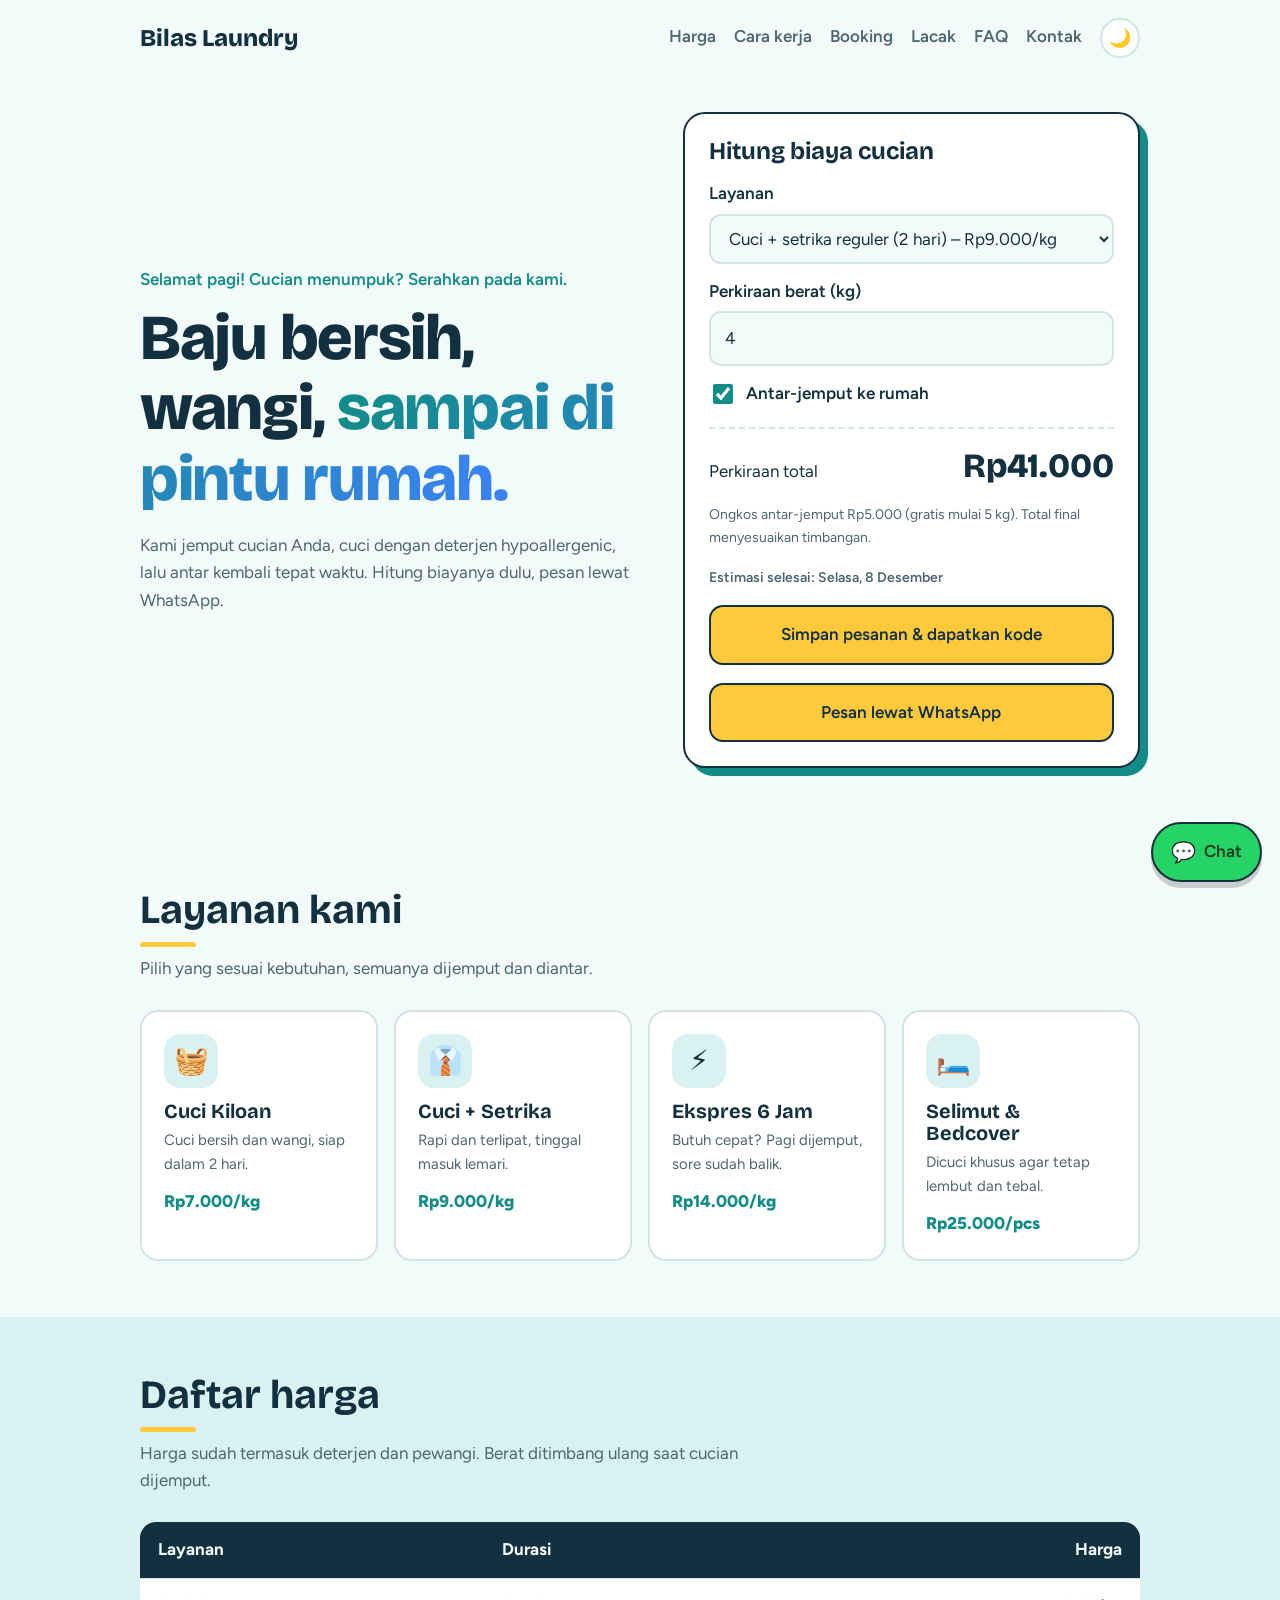
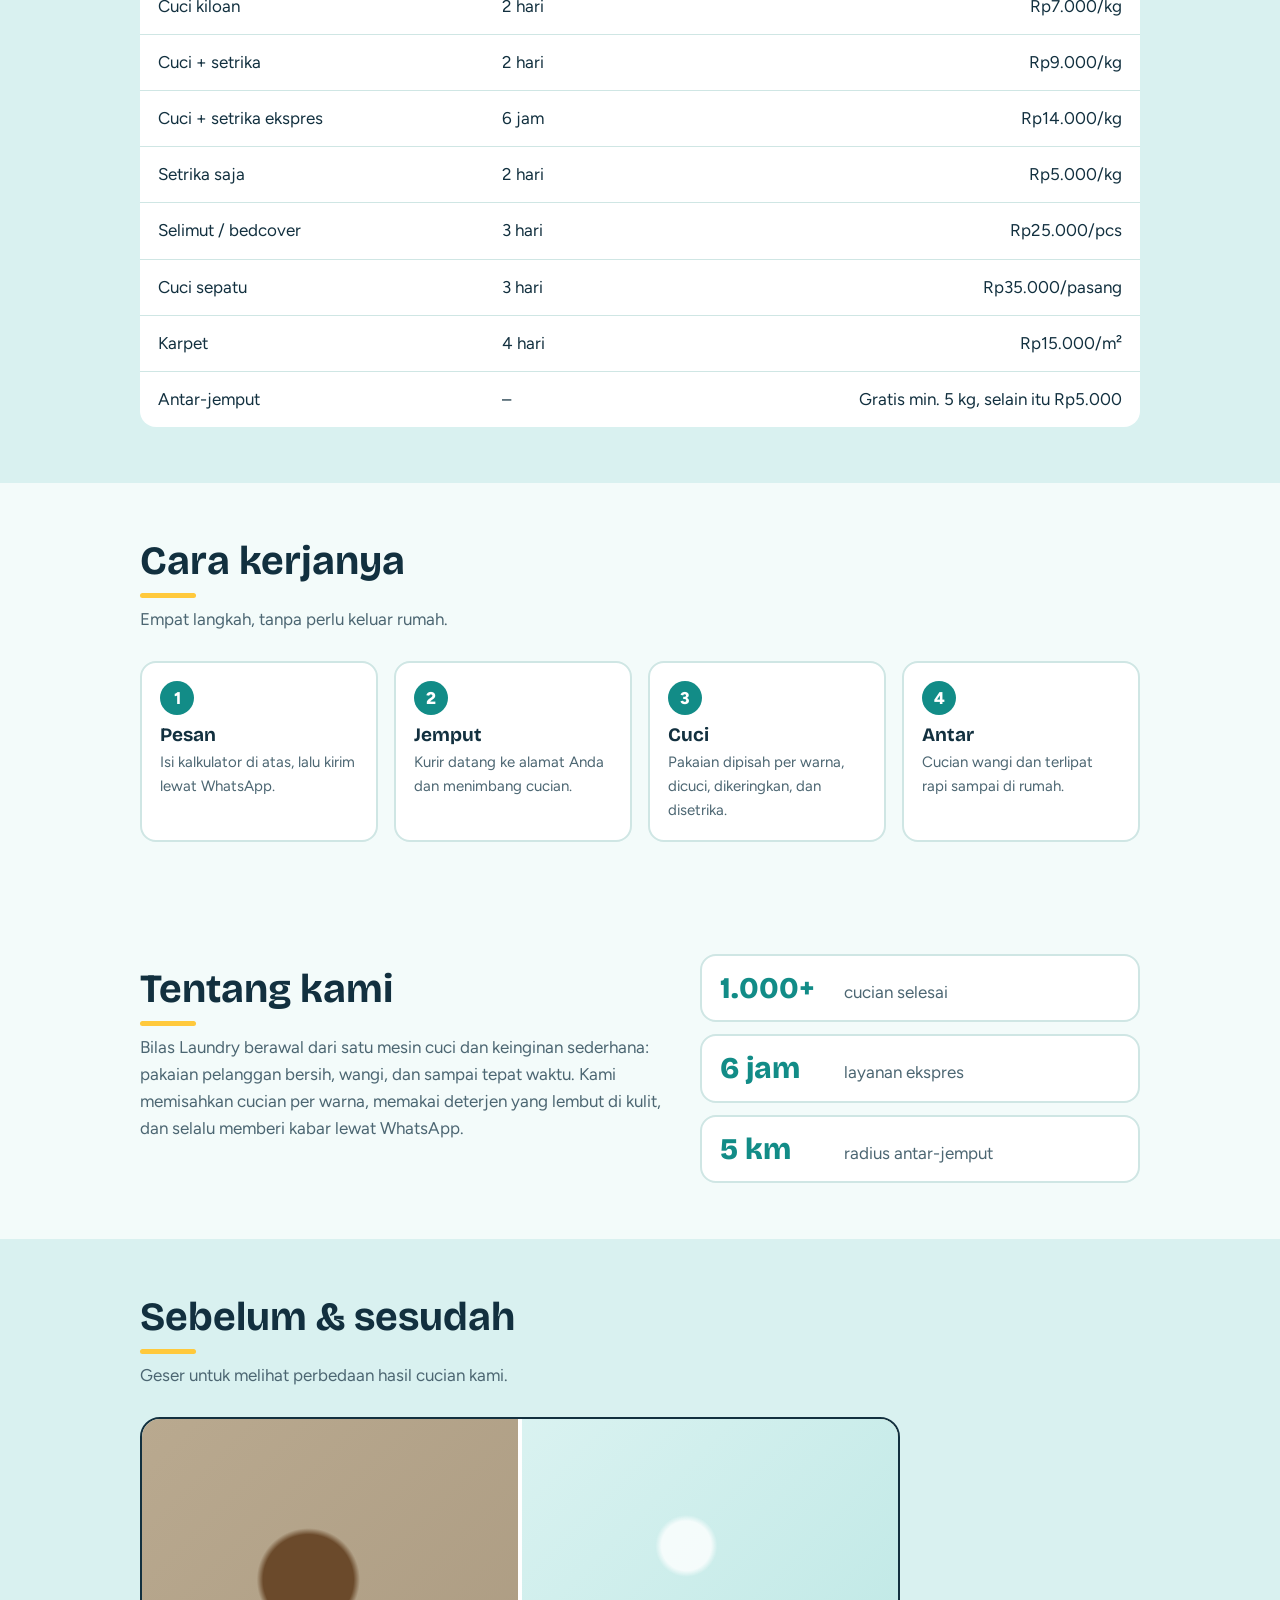
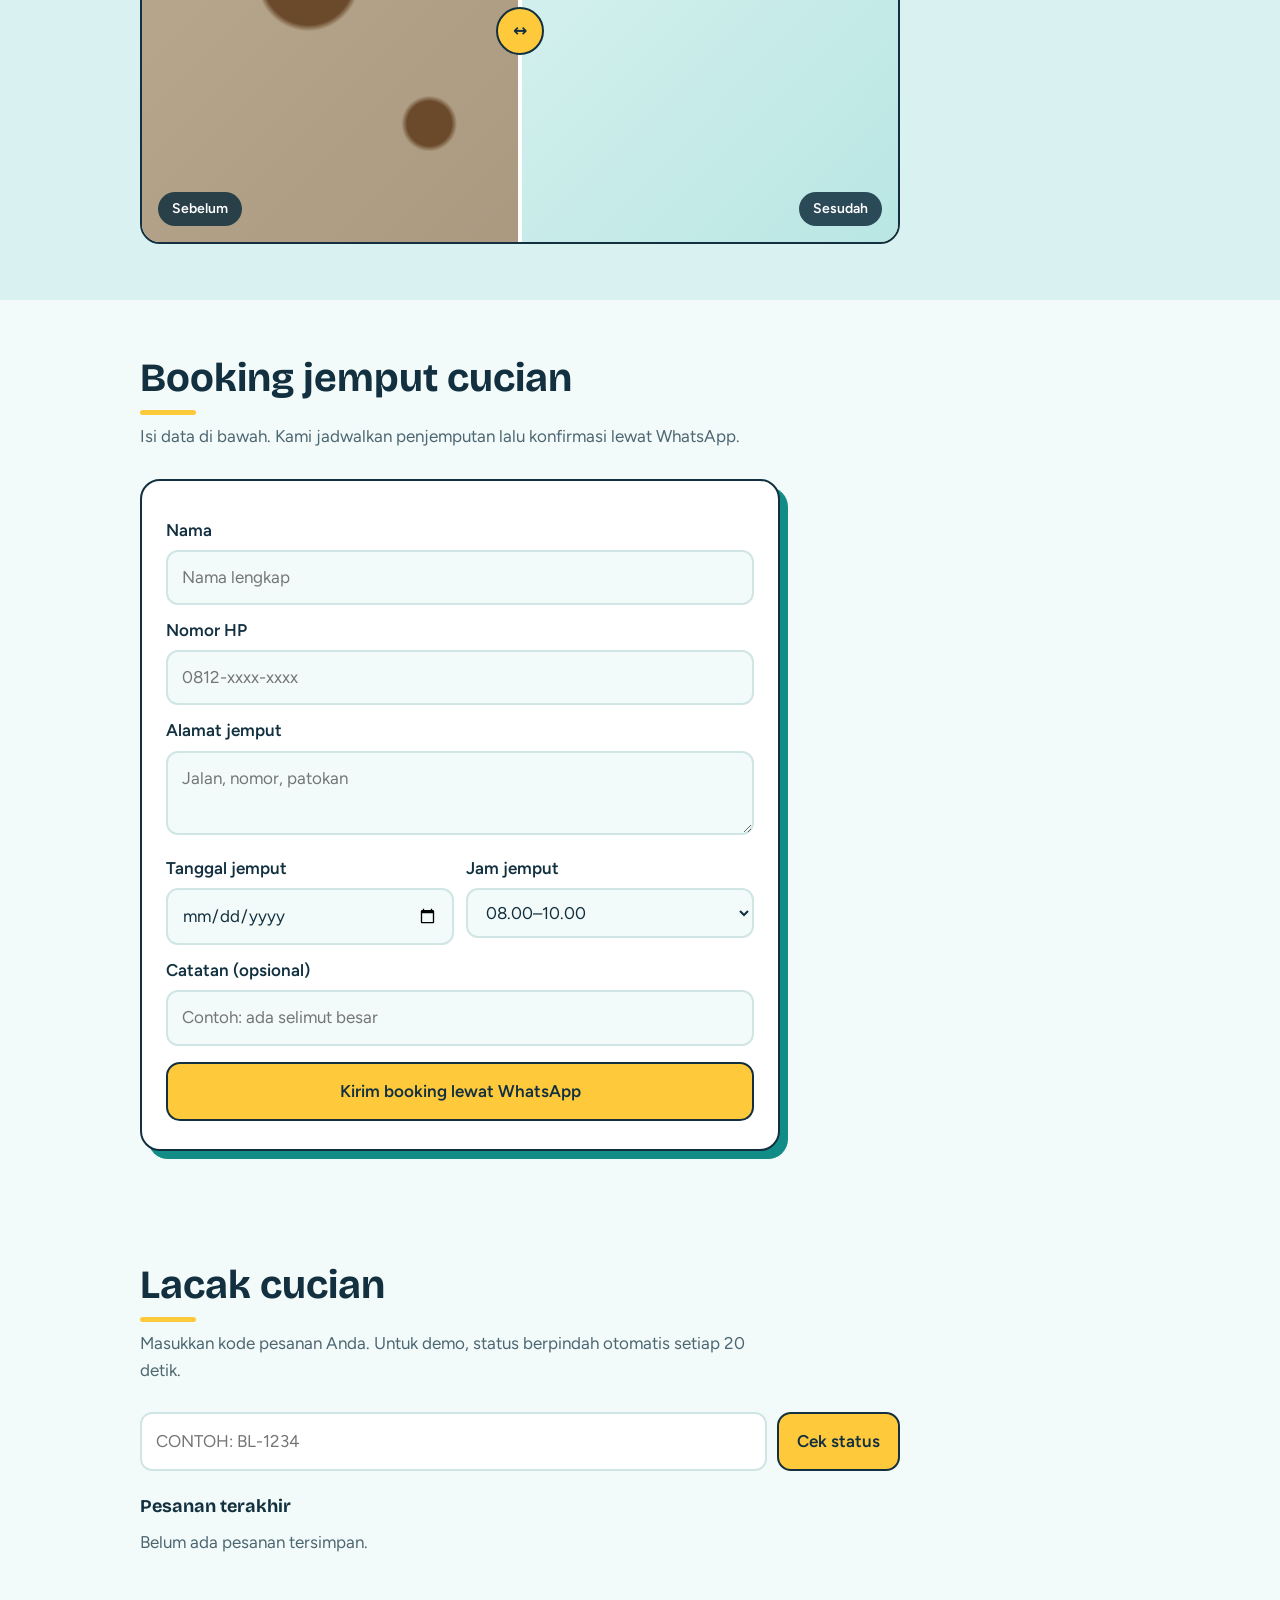
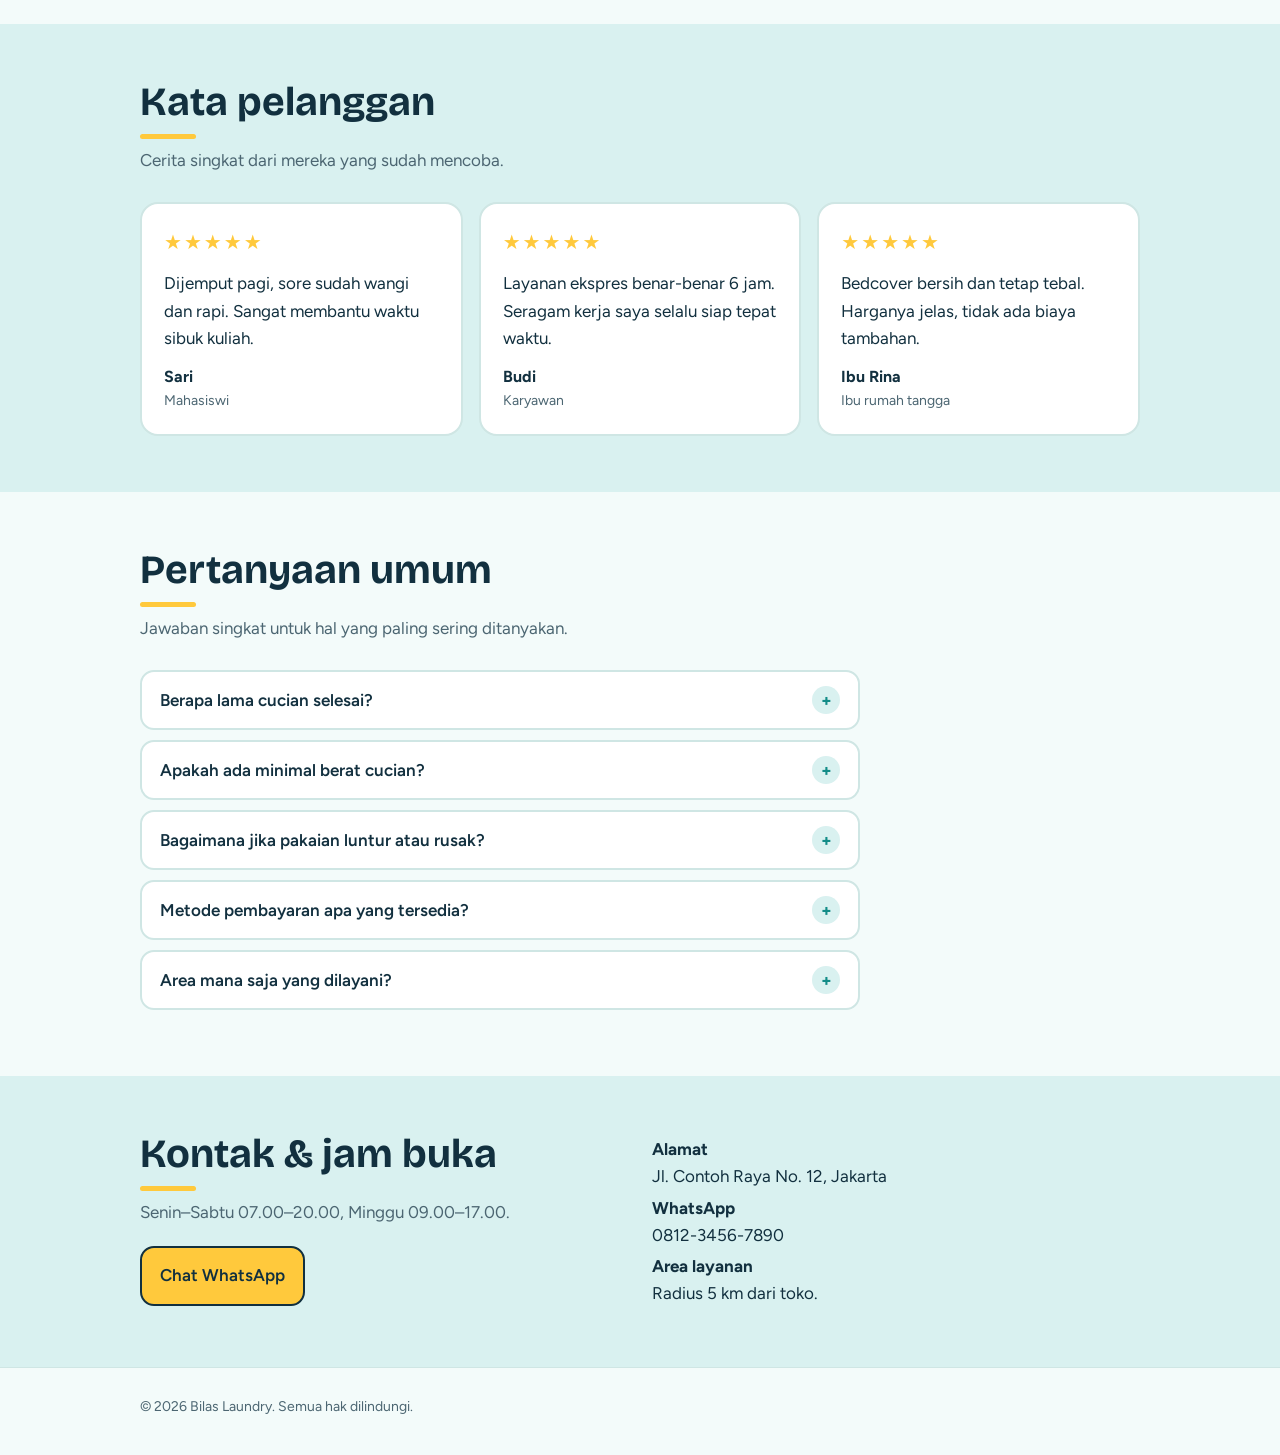
==== index.html @ c542b3e1 "Tambah pesan noscript" ====
<!DOCTYPE html>
<html lang="id">
<head>
<meta charset="utf-8">
<meta name="viewport" content="width=device-width, initial-scale=1, viewport-fit=cover">
<title>Bilas Laundry – Cuci, Setrika, Antar</title>
<meta name="description" content="Bilas Laundry: cuci kiloan, setrika, dan antar-jemput. Hitung biaya dan pesan lewat WhatsApp.">
<meta name="author" content="MariaPeronika12">
<link rel="icon" href="data:image/svg+xml,<svg xmlns=%22http://www.w3.org/2000/svg%22 viewBox=%220 0 100 100%22><text y=%22.9em%22 font-size=%2290%22>🧺</text></svg>">
<meta name="theme-color" content="#128C87">
<meta property="og:title" content="Bilas Laundry">
<meta property="og:description" content="Cuci, setrika, antar-jemput. Hitung biaya dan pesan lewat WhatsApp.">
<meta property="og:type" content="website">
<link href="https://fonts.googleapis.com/css2?family=Bricolage+Grotesque:wght@600;800&family=Figtree:wght@400;600&display=swap" rel="stylesheet">
<link rel="stylesheet" href="style.css">
</head>
<body>
<noscript>
  <p style="margin:0;padding:12px 16px;background:#FFC93C;color:#12303F;text-align:center;font-weight:600">
    Aktifkan JavaScript agar kalkulator, booking, dan pelacakan cucian berfungsi.
  </p>
</noscript>
<div class="wrap">
  <header>
    <a class="logo" href="#">Bilas Laundry</a>
    <nav><a href="#harga">Harga</a><a href="#cara">Cara kerja</a><a href="#booking">Booking</a><a href="#lacak">Lacak</a><a href="#faq">FAQ</a><a href="#kontak">Kontak</a><button id="tema" class="tema" type="button" aria-label="Ganti tema terang atau gelap" aria-pressed="false">🌙</button></nav>
  </header>

  <div class="hero">
    <div class="bubbles" aria-hidden="true"><i></i><i></i><i></i><i></i><i></i></div>
    <div>
      <h1>Baju bersih, wangi, <span>sampai di pintu rumah.</span></h1>
      <p>Kami jemput cucian Anda, cuci dengan deterjen hypoallergenic, lalu antar kembali tepat waktu. Hitung biayanya dulu, pesan lewat WhatsApp.</p>
    </div>
    <div class="calc" id="hitung">
      <h2>Hitung biaya cucian</h2>
      <label for="layanan">Layanan</label>
      <select id="layanan">
        <option value="7000" data-jam="48">Cuci kiloan reguler (2 hari) – Rp7.000/kg</option>
        <option value="9000" data-jam="48" selected>Cuci + setrika reguler (2 hari) – Rp9.000/kg</option>
        <option value="14000" data-jam="6">Cuci + setrika ekspres (6 jam) – Rp14.000/kg</option>
        <option value="5000" data-jam="48">Setrika saja (2 hari) – Rp5.000/kg</option>
        <option value="35000" data-jam="72" data-unit="pasang">Cuci sepatu (3 hari) – Rp35.000/pasang</option>
        <option value="15000" data-jam="96" data-unit="m²">Karpet (4 hari) – Rp15.000/m²</option>
      </select>
      <label for="berat" id="lblberat">Perkiraan berat (kg)</label>
      <input id="berat" type="number" min="1" max="50" step="0.5" value="4" inputmode="decimal">
      <label class="check"><input id="antar" type="checkbox" checked> Antar-jemput ke rumah</label>
      <div class="total"><span>Perkiraan total</span><strong id="total">Rp0</strong></div>
      <p class="note" id="ongkir"></p>
      <p class="note estimasi" id="estimasi"></p>
      <button class="btn" id="simpan" type="button">Simpan pesanan &amp; dapatkan kode</button>
      <p class="note" id="kode" role="status"></p>
      <a class="btn" id="wa" href="#" target="_blank" rel="noopener">Pesan lewat WhatsApp</a>
    </div>
  </div>
</div>

<section id="layanan"><div class="wrap">
  <h2>Layanan kami</h2>
  <p class="sub">Pilih yang sesuai kebutuhan, semuanya dijemput dan diantar.</p>
  <div class="cards">
    <article class="card"><b>🧺</b><h3>Cuci Kiloan</h3><p>Cuci bersih dan wangi, siap dalam 2 hari.</p><span>Rp7.000/kg</span></article>
    <article class="card"><b>👔</b><h3>Cuci + Setrika</h3><p>Rapi dan terlipat, tinggal masuk lemari.</p><span>Rp9.000/kg</span></article>
    <article class="card"><b>⚡</b><h3>Ekspres 6 Jam</h3><p>Butuh cepat? Pagi dijemput, sore sudah balik.</p><span>Rp14.000/kg</span></article>
    <article class="card"><b>🛏️</b><h3>Selimut &amp; Bedcover</h3><p>Dicuci khusus agar tetap lembut dan tebal.</p><span>Rp25.000/pcs</span></article>
  </div>
</div></section>

<section id="harga" class="alt"><div class="wrap">
  <h2>Daftar harga</h2>
  <p class="sub">Harga sudah termasuk deterjen dan pewangi. Berat ditimbang ulang saat cucian dijemput.</p>
  <div class="scroll"><table>
    <tr><th>Layanan</th><th>Durasi</th><th>Harga</th></tr>
    <tr><td>Cuci kiloan</td><td>2 hari</td><td>Rp7.000/kg</td></tr>
    <tr><td>Cuci + setrika</td><td>2 hari</td><td>Rp9.000/kg</td></tr>
    <tr><td>Cuci + setrika ekspres</td><td>6 jam</td><td>Rp14.000/kg</td></tr>
    <tr><td>Setrika saja</td><td>2 hari</td><td>Rp5.000/kg</td></tr>
    <tr><td>Selimut / bedcover</td><td>3 hari</td><td>Rp25.000/pcs</td></tr>
    <tr><td>Cuci sepatu</td><td>3 hari</td><td>Rp35.000/pasang</td></tr>
    <tr><td>Karpet</td><td>4 hari</td><td>Rp15.000/m²</td></tr>
    <tr><td>Antar-jemput</td><td>–</td><td>Gratis min. 5 kg, selain itu Rp5.000</td></tr>
  </table></div>
</div></section>

<section id="cara"><div class="wrap">
  <h2>Cara kerjanya</h2>
  <p class="sub">Empat langkah, tanpa perlu keluar rumah.</p>
  <ol>
    <li><h3>Pesan</h3><p>Isi kalkulator di atas, lalu kirim lewat WhatsApp.</p></li>
    <li><h3>Jemput</h3><p>Kurir datang ke alamat Anda dan menimbang cucian.</p></li>
    <li><h3>Cuci</h3><p>Pakaian dipisah per warna, dicuci, dikeringkan, dan disetrika.</p></li>
    <li><h3>Antar</h3><p>Cucian wangi dan terlipat rapi sampai di rumah.</p></li>
  </ol>
</div></section>

<section id="tentang"><div class="wrap tentang">
  <div>
    <h2>Tentang kami</h2>
    <p class="sub">Bilas Laundry berawal dari satu mesin cuci dan keinginan sederhana: pakaian pelanggan bersih, wangi, dan sampai tepat waktu. Kami memisahkan cucian per warna, memakai deterjen yang lembut di kulit, dan selalu memberi kabar lewat WhatsApp.</p>
  </div>
  <ul class="angka">
    <li><b>1.000+</b><span>cucian selesai</span></li>
    <li><b>6 jam</b><span>layanan ekspres</span></li>
    <li><b>5 km</b><span>radius antar-jemput</span></li>
  </ul>
</div></section>

<section id="galeri" class="alt"><div class="wrap">
  <h2>Sebelum &amp; sesudah</h2>
  <p class="sub">Geser untuk melihat perbedaan hasil cucian kami.</p>
  <div class="ba">
    <div class="ba-pane ba-sebelum"><span>Sebelum</span></div>
    <div class="ba-pane ba-sesudah" id="ba-sesudah"><span>Sesudah</span></div>
    <input type="range" min="0" max="100" value="50" id="ba-range" aria-label="Geser perbandingan sebelum dan sesudah">
    <div class="ba-garis" id="ba-garis"></div>
  </div>
</div></section>

<section id="booking"><div class="wrap">
  <h2>Booking jemput cucian</h2>
  <p class="sub">Isi data di bawah. Kami jadwalkan penjemputan lalu konfirmasi lewat WhatsApp.</p>
  <form class="booking" id="formbooking" novalidate>
    <label for="bk-nama">Nama</label>
    <input id="bk-nama" type="text" autocomplete="name" placeholder="Nama lengkap">
    <label for="bk-hp">Nomor HP</label>
    <input id="bk-hp" type="tel" autocomplete="tel" placeholder="0812-xxxx-xxxx">
    <label for="bk-alamat">Alamat jemput</label>
    <textarea id="bk-alamat" autocomplete="street-address" placeholder="Jalan, nomor, patokan"></textarea>
    <div class="dua">
      <div><label for="bk-tgl">Tanggal jemput</label><input id="bk-tgl" type="date"></div>
      <div><label for="bk-jam">Jam jemput</label>
        <select id="bk-jam">
          <option>08.00–10.00</option><option>10.00–12.00</option><option>13.00–15.00</option><option>15.00–17.00</option>
        </select></div>
    </div>
    <label for="bk-catatan">Catatan (opsional)</label>
    <input id="bk-catatan" type="text" placeholder="Contoh: ada selimut besar">
    <button class="btn" type="submit">Kirim booking lewat WhatsApp</button>
    <p class="note" id="bk-status" role="status"></p>
  </form>
</div></section>

<section id="lacak"><div class="wrap">
  <h2>Lacak cucian</h2>
  <p class="sub">Masukkan kode pesanan Anda. Untuk demo, status berpindah otomatis setiap 20 detik.</p>
  <div class="lacak">
    <div class="cari"><input id="kodeinput" placeholder="Contoh: BL-1234" aria-label="Kode pesanan" maxlength="8"><button class="btn" id="cari" type="button">Cek status</button></div>
    <div id="hasil" aria-live="polite"></div>
    <h3>Pesanan terakhir</h3>
    <div id="riwayat"></div>
  </div>
</div></section>

<section id="testimoni" class="alt"><div class="wrap">
  <h2>Kata pelanggan</h2>
  <p class="sub">Cerita singkat dari mereka yang sudah mencoba.</p>
  <div class="testi">
    <figure><div class="stars" aria-label="5 dari 5 bintang">★★★★★</div><blockquote>Dijemput pagi, sore sudah wangi dan rapi. Sangat membantu waktu sibuk kuliah.</blockquote><figcaption><b>Sari</b>Mahasiswi</figcaption></figure>
    <figure><div class="stars" aria-label="5 dari 5 bintang">★★★★★</div><blockquote>Layanan ekspres benar-benar 6 jam. Seragam kerja saya selalu siap tepat waktu.</blockquote><figcaption><b>Budi</b>Karyawan</figcaption></figure>
    <figure><div class="stars" aria-label="5 dari 5 bintang">★★★★★</div><blockquote>Bedcover bersih dan tetap tebal. Harganya jelas, tidak ada biaya tambahan.</blockquote><figcaption><b>Ibu Rina</b>Ibu rumah tangga</figcaption></figure>
  </div>
</div></section>

<section id="faq"><div class="wrap">
  <h2>Pertanyaan umum</h2>
  <p class="sub">Jawaban singkat untuk hal yang paling sering ditanyakan.</p>
  <div class="faq">
    <details>
      <summary>Berapa lama cucian selesai?</summary>
      <p>Layanan reguler selesai dalam 2 hari, ekspres dalam 6 jam, dan selimut atau bedcover dalam 3 hari.</p>
    </details>
    <details>
      <summary>Apakah ada minimal berat cucian?</summary>
      <p>Tidak ada minimal. Antar-jemput gratis mulai 5 kg, di bawah itu dikenakan Rp5.000.</p>
    </details>
    <details>
      <summary>Bagaimana jika pakaian luntur atau rusak?</summary>
      <p>Pakaian dipisah per warna sebelum dicuci. Jika ada kerusakan dari pihak kami, hubungi kami maksimal 1 hari setelah cucian diterima.</p>
    </details>
    <details>
      <summary>Metode pembayaran apa yang tersedia?</summary>
      <p>Tunai, transfer bank, dan dompet digital saat cucian diantar atau diambil.</p>
    </details>
    <details>
      <summary>Area mana saja yang dilayani?</summary>
      <p>Radius 5 km dari toko. Di luar itu, tanyakan lewat WhatsApp.</p>
    </details>
  </div>
</div></section>

<section id="kontak" class="alt"><div class="wrap contact">
  <div>
    <h2>Kontak &amp; jam buka</h2>
    <p class="sub">Senin–Sabtu 07.00–20.00, Minggu 09.00–17.00.</p>
    <a class="btn" href="https://wa.me/6281234567890" target="_blank" rel="noopener" style="display:inline-block">Chat WhatsApp</a>
  </div>
  <div>
    <p><strong>Alamat</strong><br>Jl. Contoh Raya No. 12, Jakarta</p>
    <p><strong>WhatsApp</strong><br>0812-3456-7890</p>
    <p><strong>Area layanan</strong><br>Radius 5 km dari toko.</p>
  </div>
</div></section>

<footer><div class="wrap">© 2026 Bilas Laundry. Semua hak dilindungi.</div></footer>

<button id="atas" class="atas" type="button" aria-label="Kembali ke atas" hidden>↑</button>

<a class="wa-float" href="https://wa.me/6281234567890" target="_blank" rel="noopener" aria-label="Chat WhatsApp"><span>💬</span> Chat</a>

<script src="script.js"></script>
</body>
</html>
---- style.css ----
:root{
  --bg:#F3FBFA;--surface:#FFFFFF;--ink:#12303F;--muted:#4C6672;--line:#CFE6E4;
  --teal:#128C87;--teal-ink:#FFFFFF;--sun:#FFC93C;--sun-ink:#12303F;--wash:#D9F1F0;
  box-sizing:border-box;padding-top:env(safe-area-inset-top,0px);padding-bottom:env(safe-area-inset-bottom,0px);
}
@media (prefers-color-scheme:dark){:root:not([data-theme="light"]){
  --bg:#0D1F28;--surface:#14303C;--ink:#E8F5F4;--muted:#9DBBC2;--line:#25465A;
  --teal:#3CC4BC;--teal-ink:#0D1F28;--wash:#173B47;}}
:root[data-theme="dark"]{
  --bg:#0D1F28;--surface:#14303C;--ink:#E8F5F4;--muted:#9DBBC2;--line:#25465A;
  --teal:#3CC4BC;--teal-ink:#0D1F28;--wash:#173B47;}
html{scroll-padding-top:env(safe-area-inset-top,0px);scroll-behavior:smooth}
*{box-sizing:border-box}
body{margin:0;background:var(--bg);color:var(--ink);font:400 17px/1.6 Figtree,system-ui,sans-serif}
h1,h2,h3{font-family:"Bricolage Grotesque",Figtree,system-ui,sans-serif;line-height:1.1;margin:0}
a{color:inherit}
:focus-visible{outline:3px solid var(--sun);outline-offset:2px}
.wrap{max-width:1040px;margin:0 auto;padding:0 20px}
header{display:flex;justify-content:space-between;align-items:center;padding:18px 0}
.logo{font:800 24px "Bricolage Grotesque",sans-serif;text-decoration:none}
nav a{margin-left:18px;text-decoration:none;color:var(--muted);font-weight:600}
nav a:hover{color:var(--ink)}
.hero{display:grid;grid-template-columns:1.1fr 1fr;gap:40px;align-items:center;padding:36px 0 64px}
.hero h1{font-size:clamp(38px,6vw,64px);font-weight:800;letter-spacing:-.02em}
.hero p{color:var(--muted);max-width:46ch;margin:18px 0 0}
.calc{background:var(--surface);border:2px solid var(--ink);border-radius:22px;padding:24px;box-shadow:8px 8px 0 var(--teal)}
.calc h2{font-size:24px;margin-bottom:16px}
label{display:block;font-weight:600;margin:14px 0 6px}
select,input[type=number]{width:100%;font:inherit;padding:12px 14px;border-radius:12px;border:2px solid var(--line);background:var(--bg);color:var(--ink)}
.check{display:flex;gap:10px;align-items:center;margin-top:14px;font-weight:600}
.check input{width:20px;height:20px;accent-color:var(--teal)}
.total{display:flex;justify-content:space-between;align-items:baseline;margin-top:20px;padding-top:16px;border-top:2px dashed var(--line)}
.total strong{font:800 34px "Bricolage Grotesque",sans-serif}
.note{font-size:14px;color:var(--muted);margin:4px 0 0}
.btn{display:block;text-align:center;margin-top:16px;padding:14px 18px;border-radius:14px;background:var(--sun);color:var(--sun-ink);font-weight:600;text-decoration:none;border:2px solid var(--ink)}
.btn:hover{background:var(--teal);color:var(--teal-ink)}
section{padding:56px 0}
section.alt{background:var(--wash)}
section h2{font-size:clamp(28px,4vw,40px);margin-bottom:8px}
.sub{color:var(--muted);margin:0 0 28px;max-width:56ch}
table{width:100%;border-collapse:collapse;background:var(--surface);border-radius:16px;overflow:hidden}
th,td{text-align:left;padding:14px 18px;border-bottom:1px solid var(--line)}
th{background:var(--ink);color:var(--bg)}
td:last-child,th:last-child{text-align:right;white-space:nowrap}
tr:last-child td{border-bottom:0}
.scroll{overflow-x:auto}
ol{list-style:none;padding:0;margin:0;display:grid;grid-template-columns:repeat(4,1fr);gap:16px;counter-reset:s}
ol li{counter-increment:s;background:var(--surface);border:2px solid var(--line);border-radius:16px;padding:18px}
ol li::before{content:counter(s);display:grid;place-items:center;width:34px;height:34px;border-radius:50%;background:var(--teal);color:var(--teal-ink);font-weight:800;margin-bottom:10px}
ol h3{font-size:19px;margin-bottom:4px}
ol p{margin:0;color:var(--muted);font-size:15px}
.contact{display:grid;grid-template-columns:1fr 1fr;gap:24px}
.contact p{margin:4px 0}
footer{padding:28px 0 36px;color:var(--muted);font-size:14px;border-top:1px solid var(--line)}
.faq{max-width:720px}
.faq details{background:var(--surface);border:2px solid var(--line);border-radius:14px;padding:14px 18px;margin-bottom:10px}
.faq summary{cursor:pointer;font-weight:600}
.faq details p{margin:10px 0 0;color:var(--muted)}
@media (max-width:820px){
  .hero,.contact{grid-template-columns:1fr}
  ol{grid-template-columns:1fr 1fr}
  nav a:not(:last-child){display:none}
}
@media (max-width:480px){ol{grid-template-columns:1fr}}

/* Hari 6: tampilan lebih menarik */
body{background:radial-gradient(1100px 480px at 90% -10%,var(--wash),transparent 60%),var(--bg)}
.hero{position:relative}
.hero h1 span{background:linear-gradient(90deg,var(--teal),#3B82F6);-webkit-background-clip:text;background-clip:text;color:transparent}
.bubbles{position:absolute;inset:0;overflow:hidden;pointer-events:none;z-index:-1}
.bubbles i{position:absolute;bottom:-60px;border-radius:50%;border:2px solid var(--teal);opacity:.35;animation:naik 12s linear infinite}
.bubbles i:nth-child(1){left:5%;width:26px;height:26px}
.bubbles i:nth-child(2){left:30%;width:44px;height:44px;animation-delay:3s;animation-duration:15s}
.bubbles i:nth-child(3){left:52%;width:18px;height:18px;animation-delay:6s}
.bubbles i:nth-child(4){left:74%;width:34px;height:34px;animation-delay:2s;animation-duration:14s}
.bubbles i:nth-child(5){left:92%;width:22px;height:22px;animation-delay:8s}
@keyframes naik{to{transform:translateY(-560px);opacity:0}}
section h2::after{content:"";display:block;width:56px;height:5px;border-radius:3px;background:var(--sun);margin-top:10px}
.cards{display:grid;grid-template-columns:repeat(4,1fr);gap:16px}
.card{background:var(--surface);border:2px solid var(--line);border-radius:18px;padding:22px;transition:transform .2s,border-color .2s,box-shadow .2s}
.card:hover{transform:translateY(-6px);border-color:var(--teal);box-shadow:0 10px 0 var(--wash)}
.card b{display:grid;place-items:center;width:54px;height:54px;border-radius:16px;background:var(--wash);font-size:28px;margin-bottom:12px}
.card h3{font-size:20px}
.card p{color:var(--muted);font-size:15px;margin:6px 0 12px}
.card span{font-weight:800;color:var(--teal)}
.btn{transition:transform .15s,background .15s}
.btn:hover{transform:translateY(-2px)}
.faq summary{list-style:none;display:flex;justify-content:space-between;align-items:center;gap:12px}
.faq summary::-webkit-details-marker{display:none}
.faq summary::after{content:"+";display:grid;place-items:center;flex:none;width:28px;height:28px;border-radius:50%;background:var(--wash);color:var(--teal);font-weight:800;transition:transform .2s}
.faq details[open]{border-color:var(--teal)}
.faq details[open] summary::after{content:"\2212";transform:rotate(180deg)}
@media (max-width:820px){.cards{grid-template-columns:1fr 1fr}}
@media (max-width:480px){.cards{grid-template-columns:1fr}}
@media (prefers-reduced-motion:reduce){.bubbles i{animation:none}.card,.btn{transition:none}}

/* Hari 7: testimoni */
.testi{display:grid;grid-template-columns:repeat(3,1fr);gap:16px}
.testi figure{margin:0;background:var(--surface);border:2px solid var(--line);border-radius:18px;padding:22px;display:flex;flex-direction:column;gap:12px}
.stars{color:var(--sun);font-size:20px;letter-spacing:2px}
.testi blockquote{margin:0;flex:1}
.testi figcaption{color:var(--muted);font-size:14px}
.testi figcaption b{display:block;color:var(--ink);font-size:16px}
@media (max-width:820px){.testi{grid-template-columns:1fr}}

/* Hari 8: tombol WhatsApp melayang */
.wa-float{position:fixed;right:18px;bottom:calc(18px + env(safe-area-inset-bottom,0px));z-index:50;display:flex;align-items:center;gap:8px;padding:12px 18px;border-radius:999px;background:#25D366;color:#073B1A;font-weight:600;text-decoration:none;border:2px solid var(--ink);box-shadow:0 6px 0 rgba(0,0,0,.18);animation:denyut 2.4s ease-in-out infinite}
.wa-float span{font-size:20px}
.wa-float:hover{transform:translateY(-3px)}
@keyframes denyut{50%{box-shadow:0 6px 0 rgba(0,0,0,.18),0 0 0 10px rgba(37,211,102,.25)}}
@media (prefers-reduced-motion:reduce){.wa-float{animation:none}}

/* Hari 9: lacak cucian */
button.btn{font:inherit;font-weight:600;cursor:pointer;width:100%}
.lacak{max-width:760px}
.cari{display:flex;gap:10px}
.cari input{flex:1;font:inherit;padding:12px 14px;border-radius:12px;border:2px solid var(--line);background:var(--surface);color:var(--ink);text-transform:uppercase}
.cari .btn{width:auto;margin:0}
.detail{display:flex;justify-content:space-between;align-items:center;gap:12px;background:var(--surface);border:2px solid var(--ink);border-radius:16px;padding:16px 18px;margin-top:18px}
.detail b{display:block;font:800 22px "Bricolage Grotesque",sans-serif}
.detail span{color:var(--muted);font-size:14px}
.detail strong{font:800 22px "Bricolage Grotesque",sans-serif;color:var(--teal)}
.steps{list-style:none;display:grid;grid-template-columns:repeat(4,1fr);gap:8px;padding:0;margin:16px 0 8px}
.steps li{text-align:center;font-weight:600;font-size:14px;padding:12px 6px;border-radius:12px;background:var(--wash);color:var(--muted);border:2px solid transparent}
.steps li.done{background:var(--teal);color:var(--teal-ink)}
.steps li.now{border-color:var(--sun);background:var(--surface);color:var(--ink);animation:denyut 2s ease-in-out infinite}
.lacak h3{margin:26px 0 10px;font-size:18px}
.chip{font:inherit;font-weight:600;cursor:pointer;margin:0 8px 8px 0;padding:8px 14px;border-radius:999px;border:2px solid var(--line);background:var(--surface);color:var(--ink)}
.chip:hover{border-color:var(--teal)}
.kosong{color:var(--muted);margin:12px 0}
@media (max-width:480px){.cari{flex-direction:column}.cari .btn{width:100%}.steps{grid-template-columns:1fr 1fr}}
@media (prefers-reduced-motion:reduce){.steps li.now{animation:none}}

/* Tombol tema */
.tema{margin-left:18px;width:40px;height:40px;border-radius:50%;border:2px solid var(--line);background:var(--surface);color:var(--ink);font-size:18px;cursor:pointer;vertical-align:middle}
.tema:hover{border-color:var(--teal)}
@media (max-width:820px){nav a:last-of-type{display:inline}}

/* Galeri sebelum & sesudah */
.ba{position:relative;max-width:760px;aspect-ratio:16/9;border-radius:20px;overflow:hidden;border:2px solid var(--ink);touch-action:pan-y}
.ba-pane{position:absolute;inset:0;display:flex;align-items:flex-end;padding:16px}
.ba-pane span{padding:6px 14px;border-radius:999px;background:rgba(18,48,63,.85);color:#fff;font-weight:600;font-size:14px}
.ba-sebelum{background:radial-gradient(circle at 22% 38%,#6b4a2b 0 7%,transparent 8%),radial-gradient(circle at 58% 58%,#7a5a35 0 9%,transparent 10%),radial-gradient(circle at 80% 28%,#5a3d22 0 5%,transparent 6%),radial-gradient(circle at 38% 72%,#6b4a2b 0 4%,transparent 5%),linear-gradient(135deg,#b9a98f,#a39279)}
.ba-sesudah{justify-content:flex-end;background:radial-gradient(circle at 72% 30%,rgba(255,255,255,.8) 0 4%,transparent 5%),radial-gradient(circle at 30% 65%,rgba(255,255,255,.6) 0 3%,transparent 4%),linear-gradient(135deg,#e9f8f7,#b9e6e3);clip-path:inset(0 0 0 50%)}
.ba input{position:absolute;inset:0;width:100%;height:100%;margin:0;opacity:0;cursor:ew-resize;z-index:3}
.ba-garis{position:absolute;top:0;bottom:0;left:50%;width:4px;margin-left:-2px;background:#fff;z-index:2;pointer-events:none}
.ba-garis::after{content:"\2194";position:absolute;top:50%;left:50%;transform:translate(-50%,-50%);width:44px;height:44px;border-radius:50%;background:var(--sun);color:#12303F;display:grid;place-items:center;font-weight:800;border:2px solid #12303F}
.ba input:focus-visible ~ .ba-garis{box-shadow:0 0 0 4px var(--sun)}

/* Estimasi selesai dan tombol kembali ke atas */
.estimasi{font-weight:600;color:var(--teal)}
.atas{position:fixed;left:18px;bottom:calc(18px + env(safe-area-inset-bottom,0px));z-index:50;width:46px;height:46px;border-radius:50%;border:2px solid var(--ink);background:var(--surface);color:var(--ink);font-size:20px;font-weight:800;cursor:pointer}
.atas[hidden]{display:none}
.atas:hover{background:var(--sun);color:#12303F}

/* Tentang kami */
.tentang{display:grid;grid-template-columns:1.2fr 1fr;gap:32px;align-items:center}
.angka{list-style:none;margin:0;padding:0;display:grid;gap:12px}
.angka li{display:flex;align-items:baseline;gap:14px;background:var(--surface);border:2px solid var(--line);border-radius:16px;padding:14px 18px}
.angka b{font:800 30px "Bricolage Grotesque",sans-serif;color:var(--teal);min-width:110px}
.angka span{color:var(--muted)}
@media (max-width:820px){.tentang{grid-template-columns:1fr}}

/* Booking */
.booking{max-width:640px;background:var(--surface);border:2px solid var(--ink);border-radius:20px;padding:24px;box-shadow:8px 8px 0 var(--teal)}
.booking label{margin-top:12px}
.booking input,.booking textarea,.booking select{width:100%;font:inherit;padding:12px 14px;border-radius:12px;border:2px solid var(--line);background:var(--bg);color:var(--ink)}
.booking textarea{min-height:84px;resize:vertical}
.booking .dua{display:grid;grid-template-columns:1fr 1fr;gap:12px}
@media (max-width:480px){.booking .dua{grid-template-columns:1fr}}

/* Animasi muncul saat digulir */
.muncul{opacity:0;transform:translateY(24px);transition:opacity .6s,transform .6s}
.muncul.tampak{opacity:1;transform:none}
@media (prefers-reduced-motion:reduce){.muncul{opacity:1;transform:none;transition:none}}
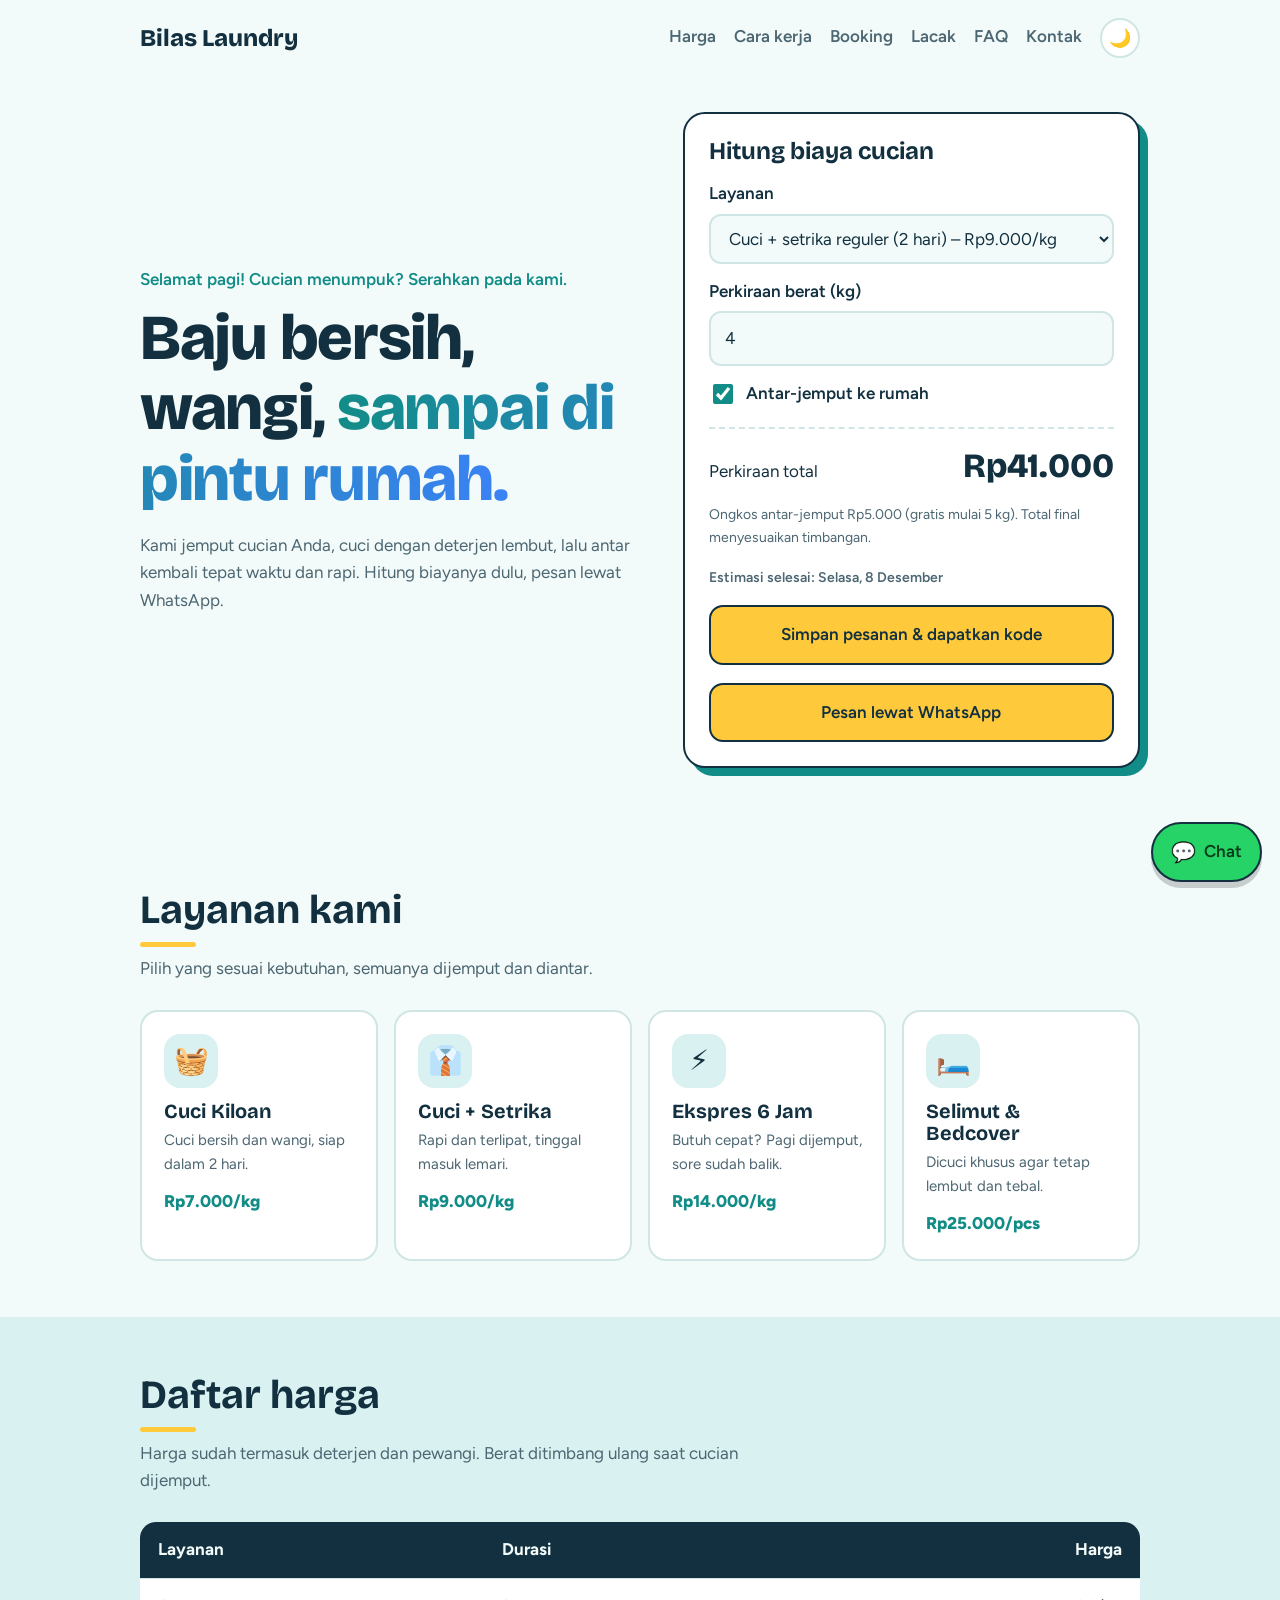
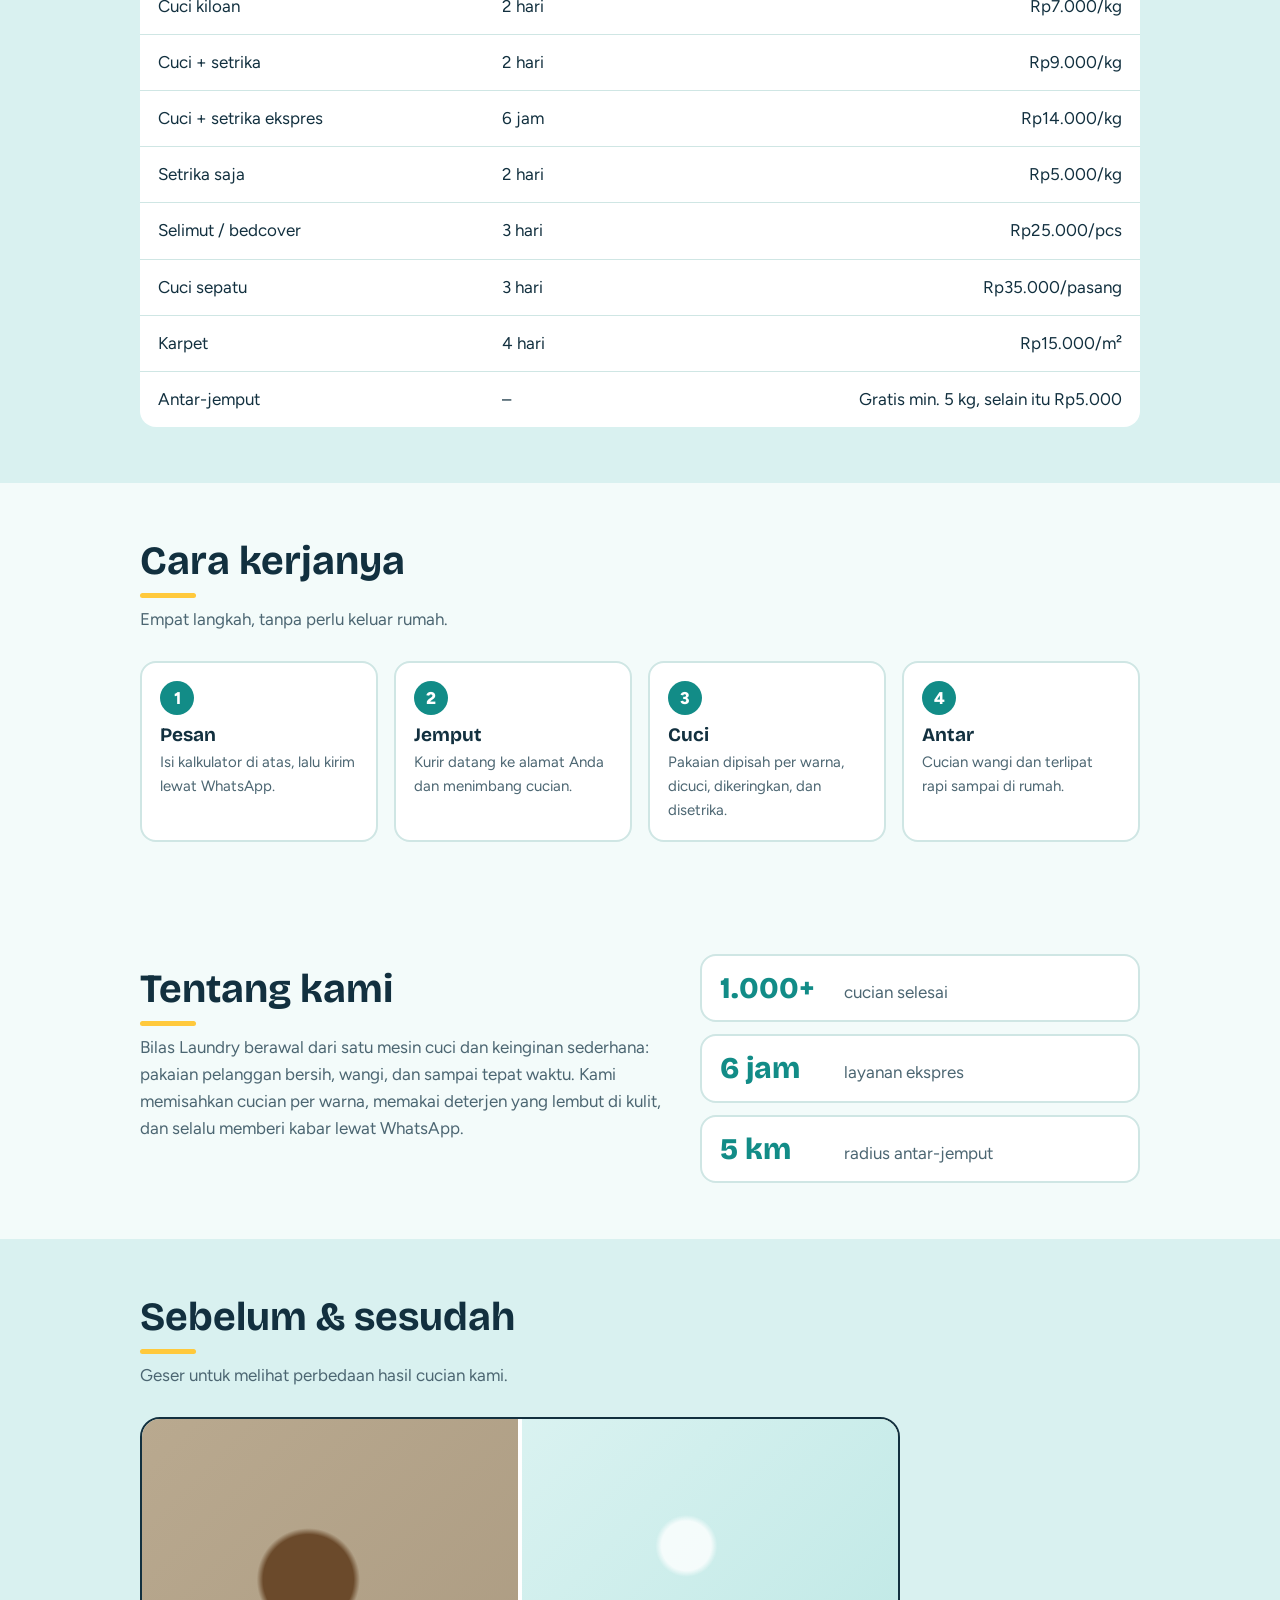
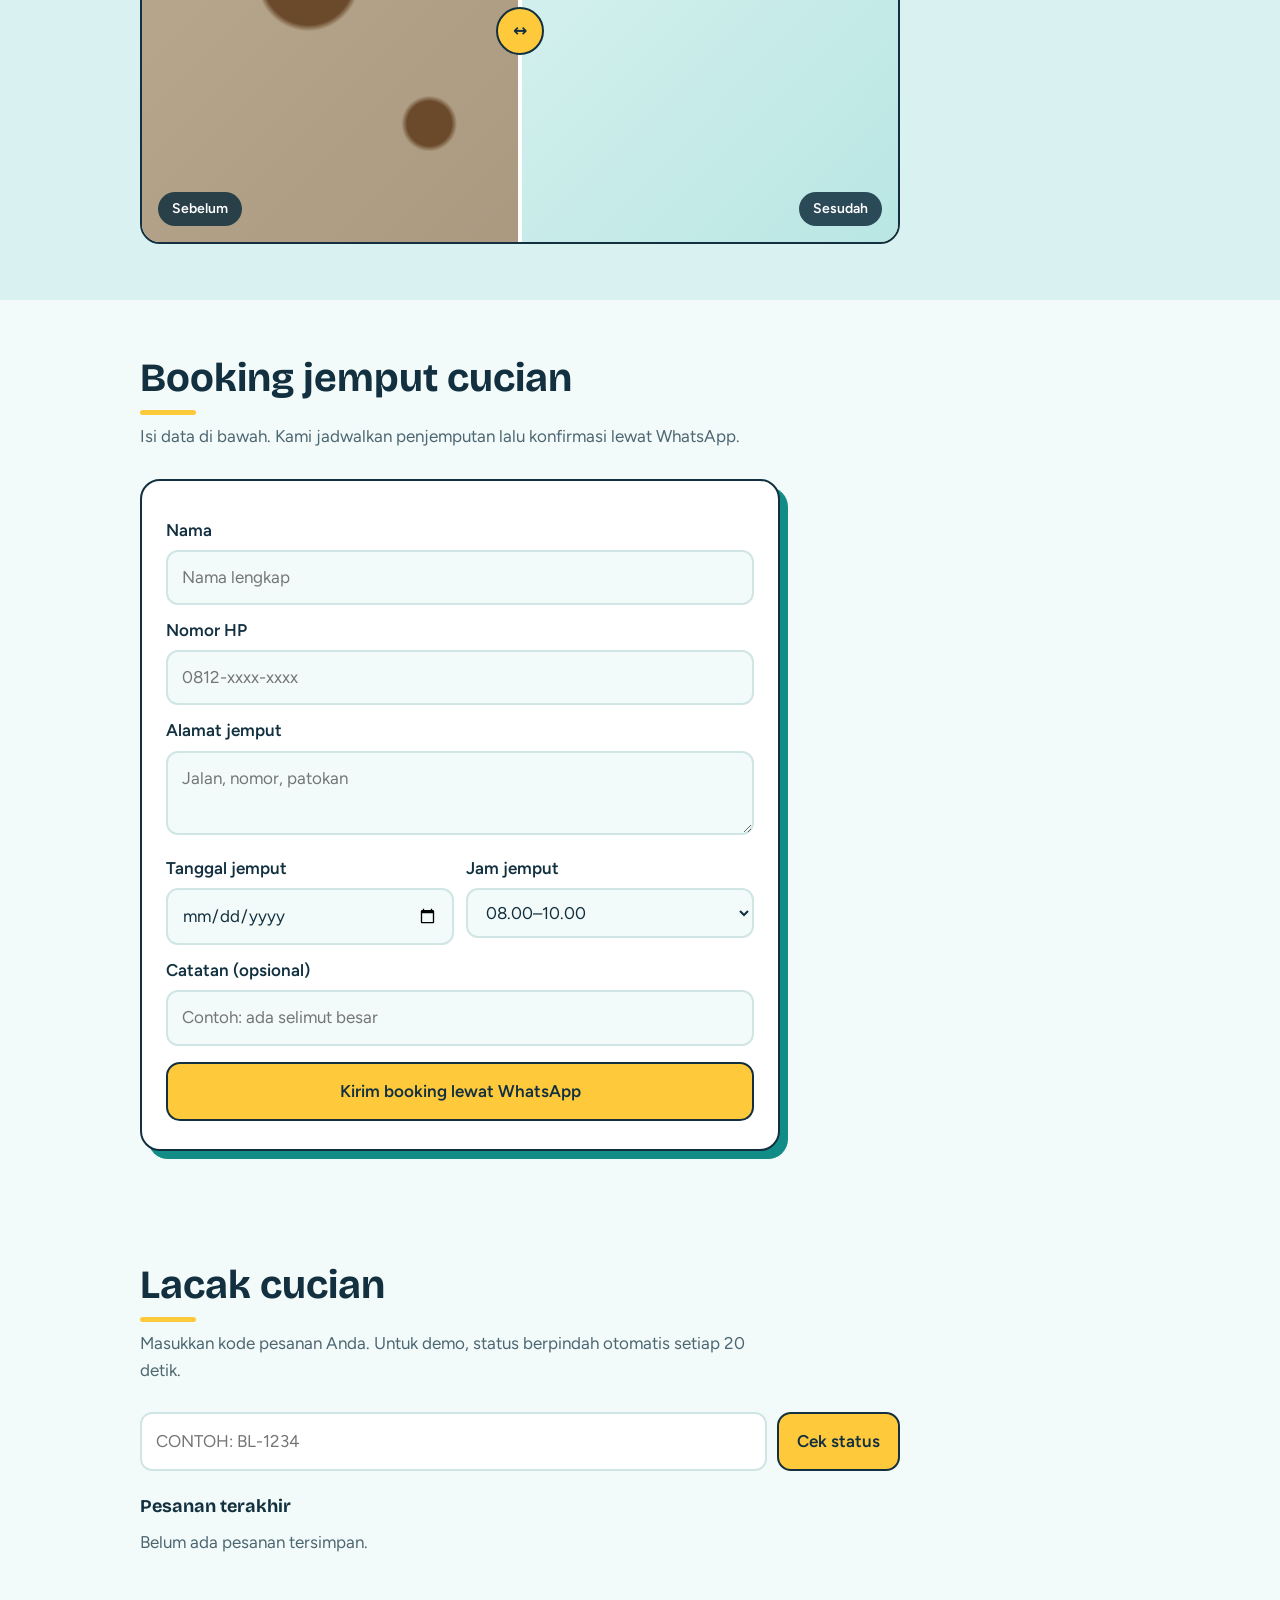
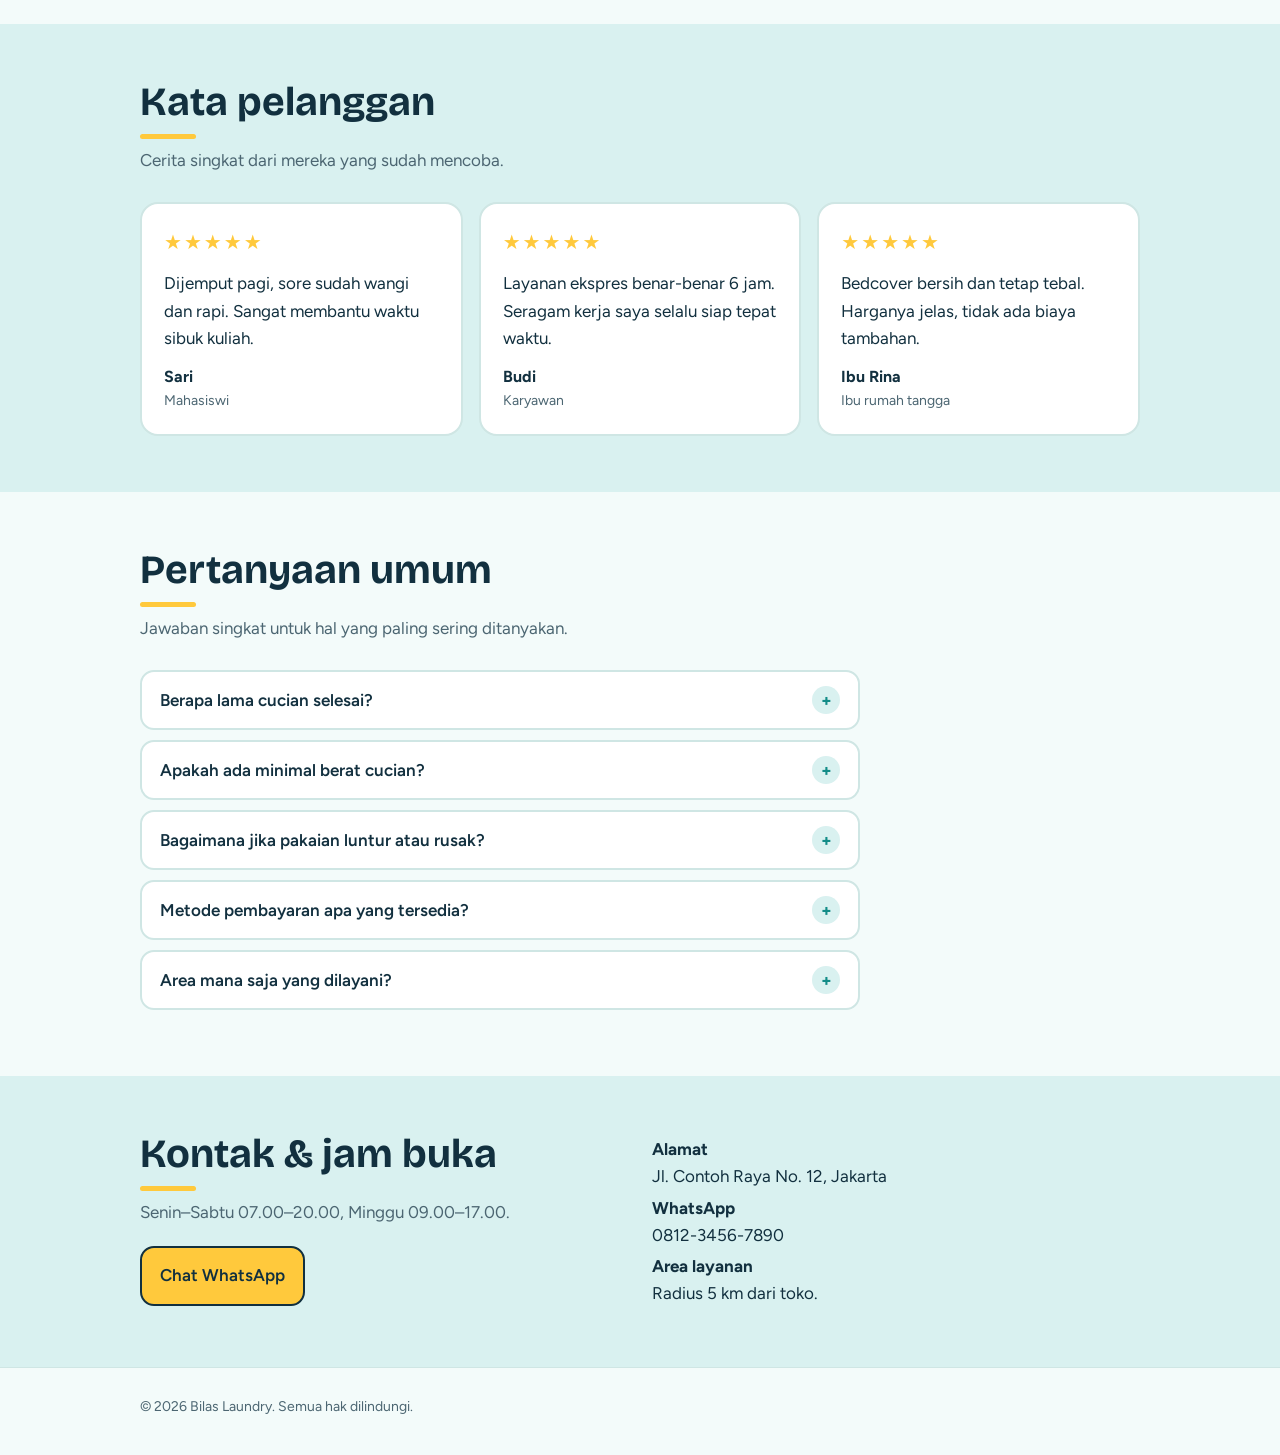
==== commit 5fc36583: "Ubah kalimat pengantar di halaman utama" ====
--- a/index.html
+++ b/index.html
@@ -30,7 +30,7 @@
     <div class="bubbles" aria-hidden="true"><i></i><i></i><i></i><i></i><i></i></div>
     <div>
       <h1>Baju bersih, wangi, <span>sampai di pintu rumah.</span></h1>
-      <p>Kami jemput cucian Anda, cuci dengan deterjen hypoallergenic, lalu antar kembali tepat waktu. Hitung biayanya dulu, pesan lewat WhatsApp.</p>
+      <p>Kami jemput cucian Anda, cuci dengan deterjen lembut, lalu antar kembali tepat waktu dan rapi. Hitung biayanya dulu, pesan lewat WhatsApp.</p>
     </div>
     <div class="calc" id="hitung">
       <h2>Hitung biaya cucian</h2>
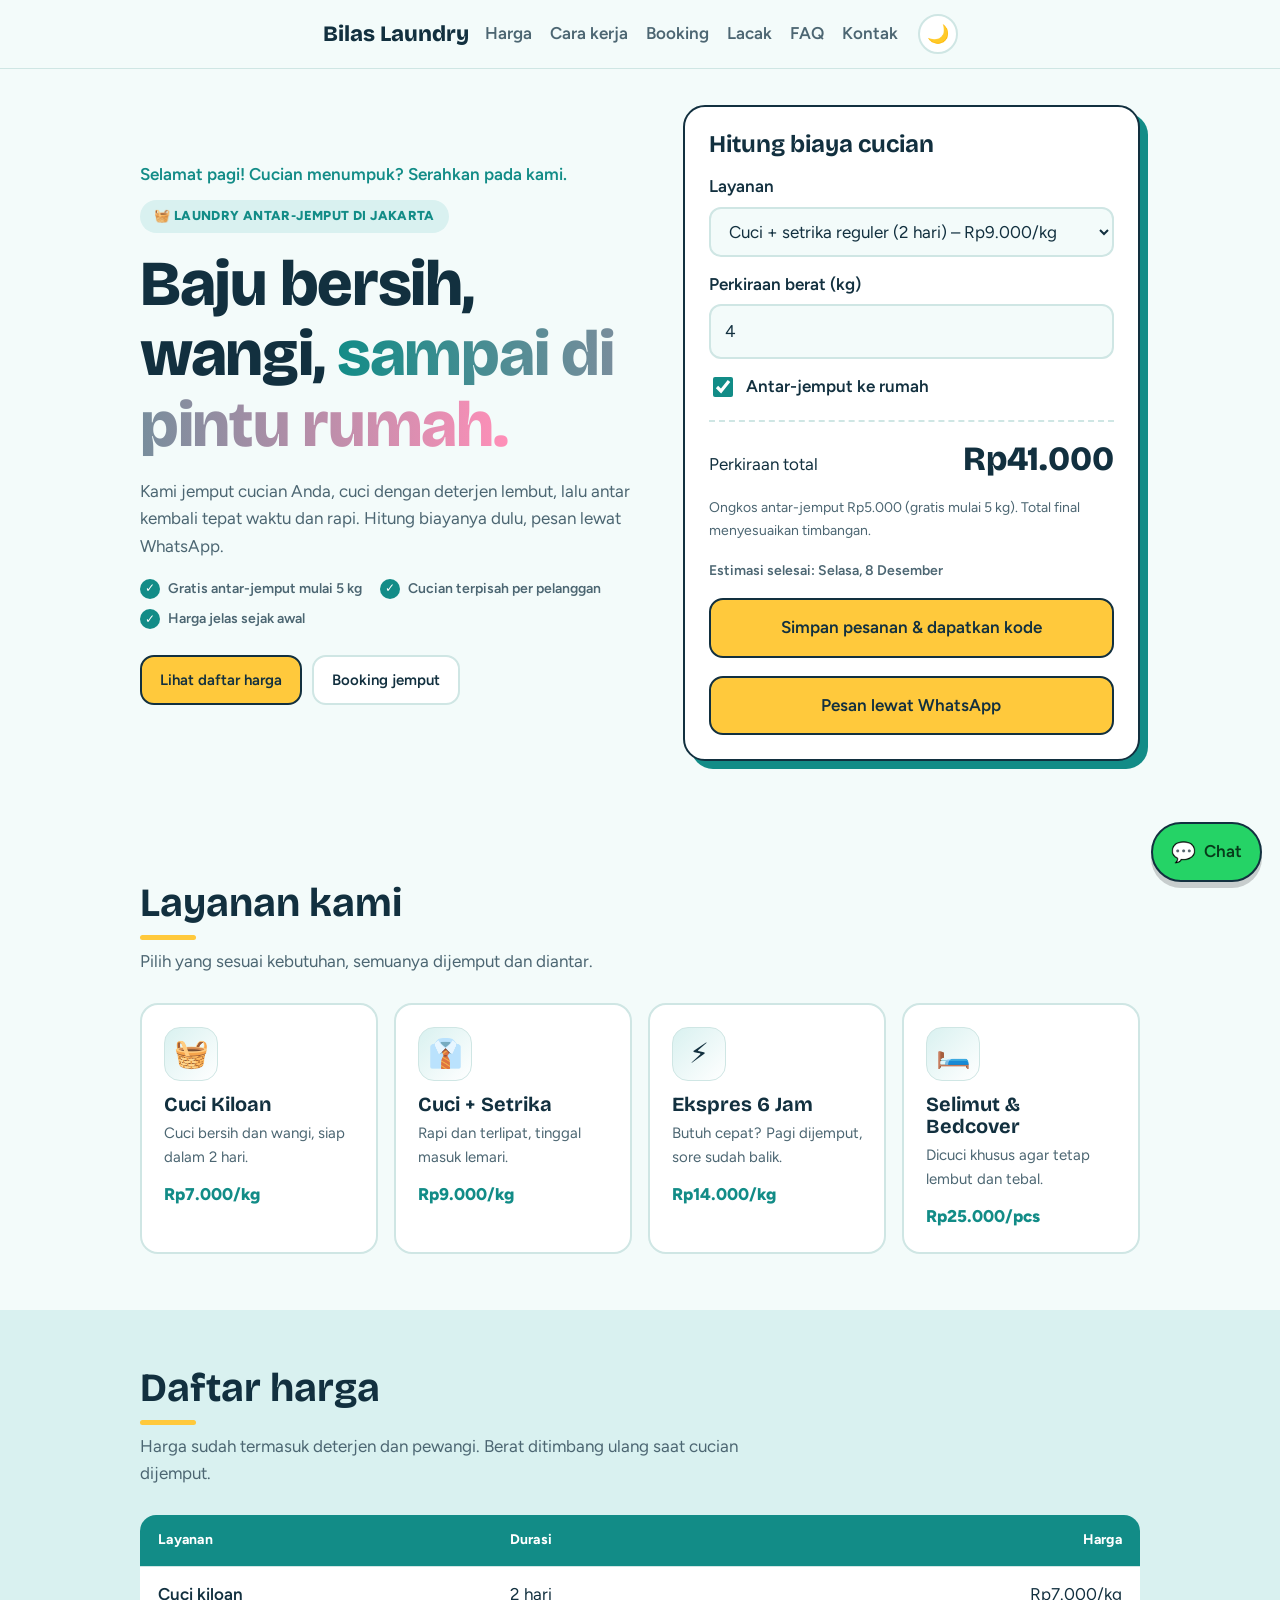
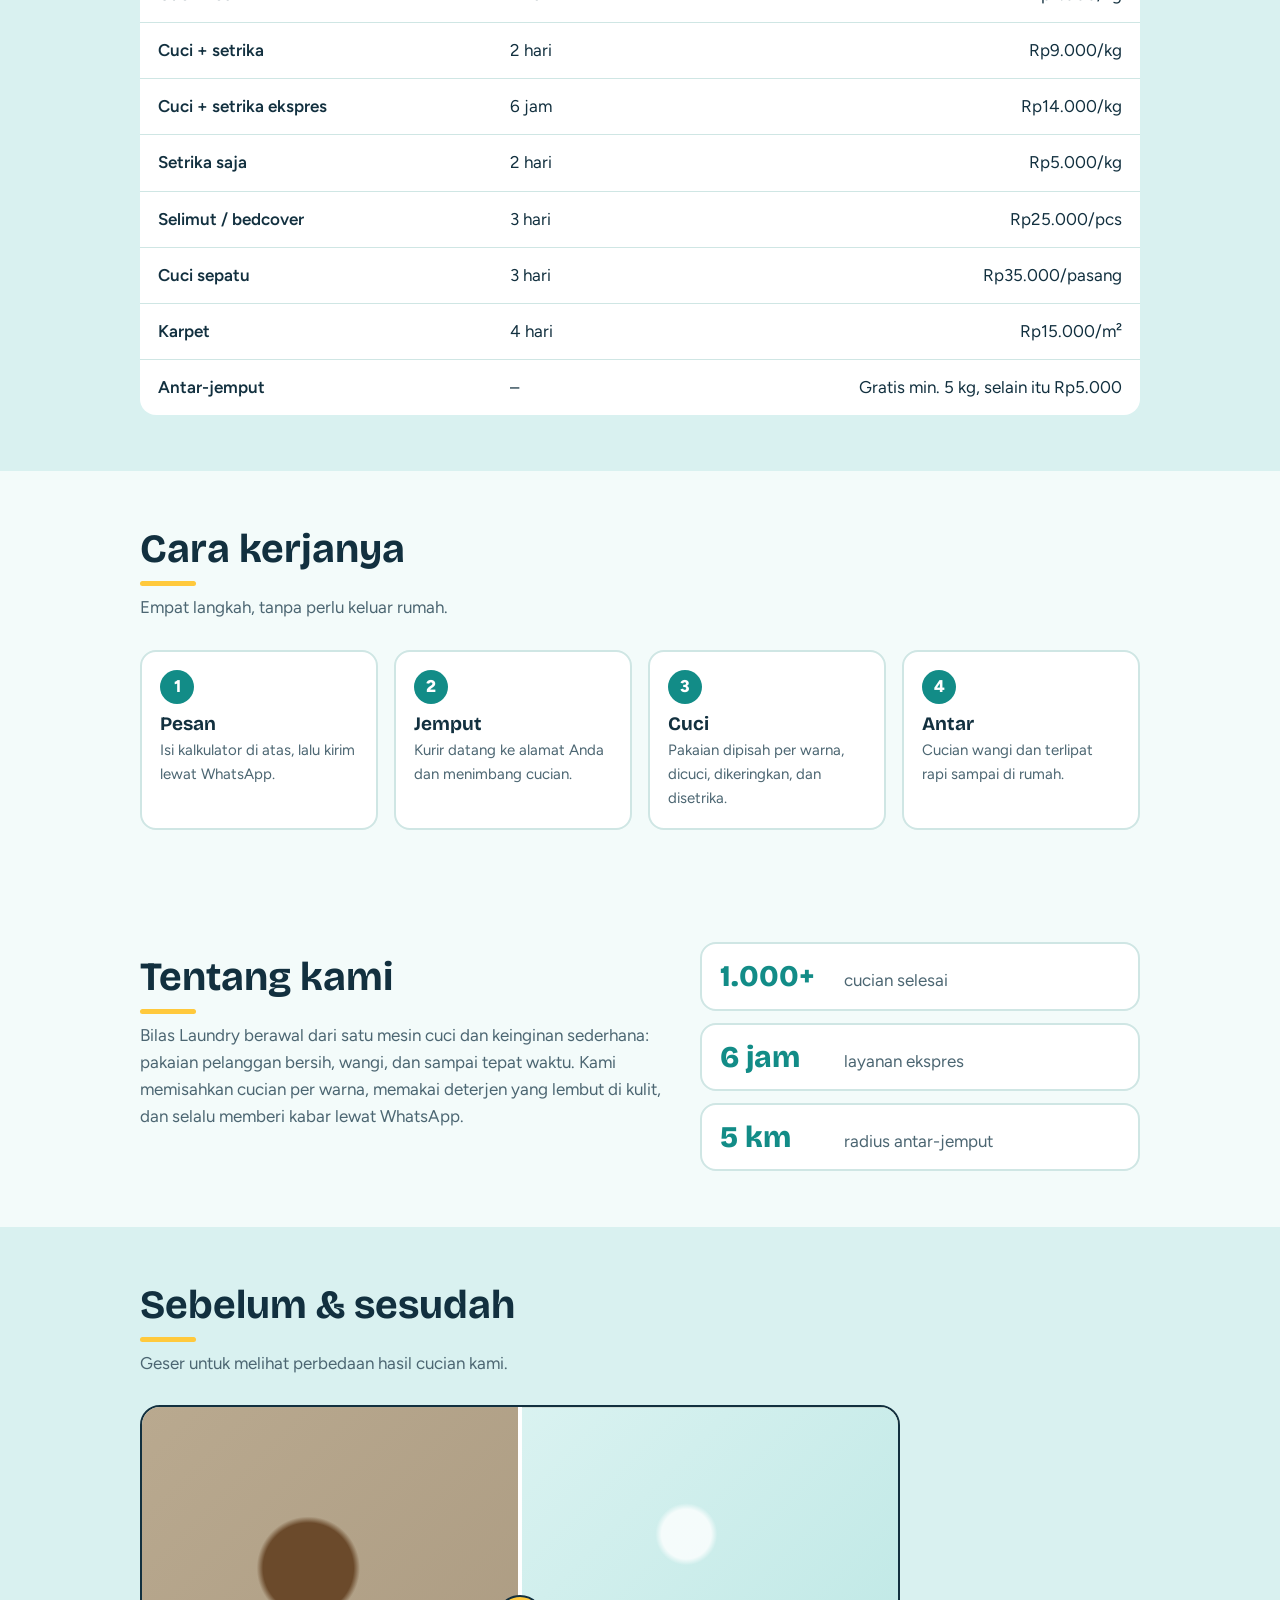
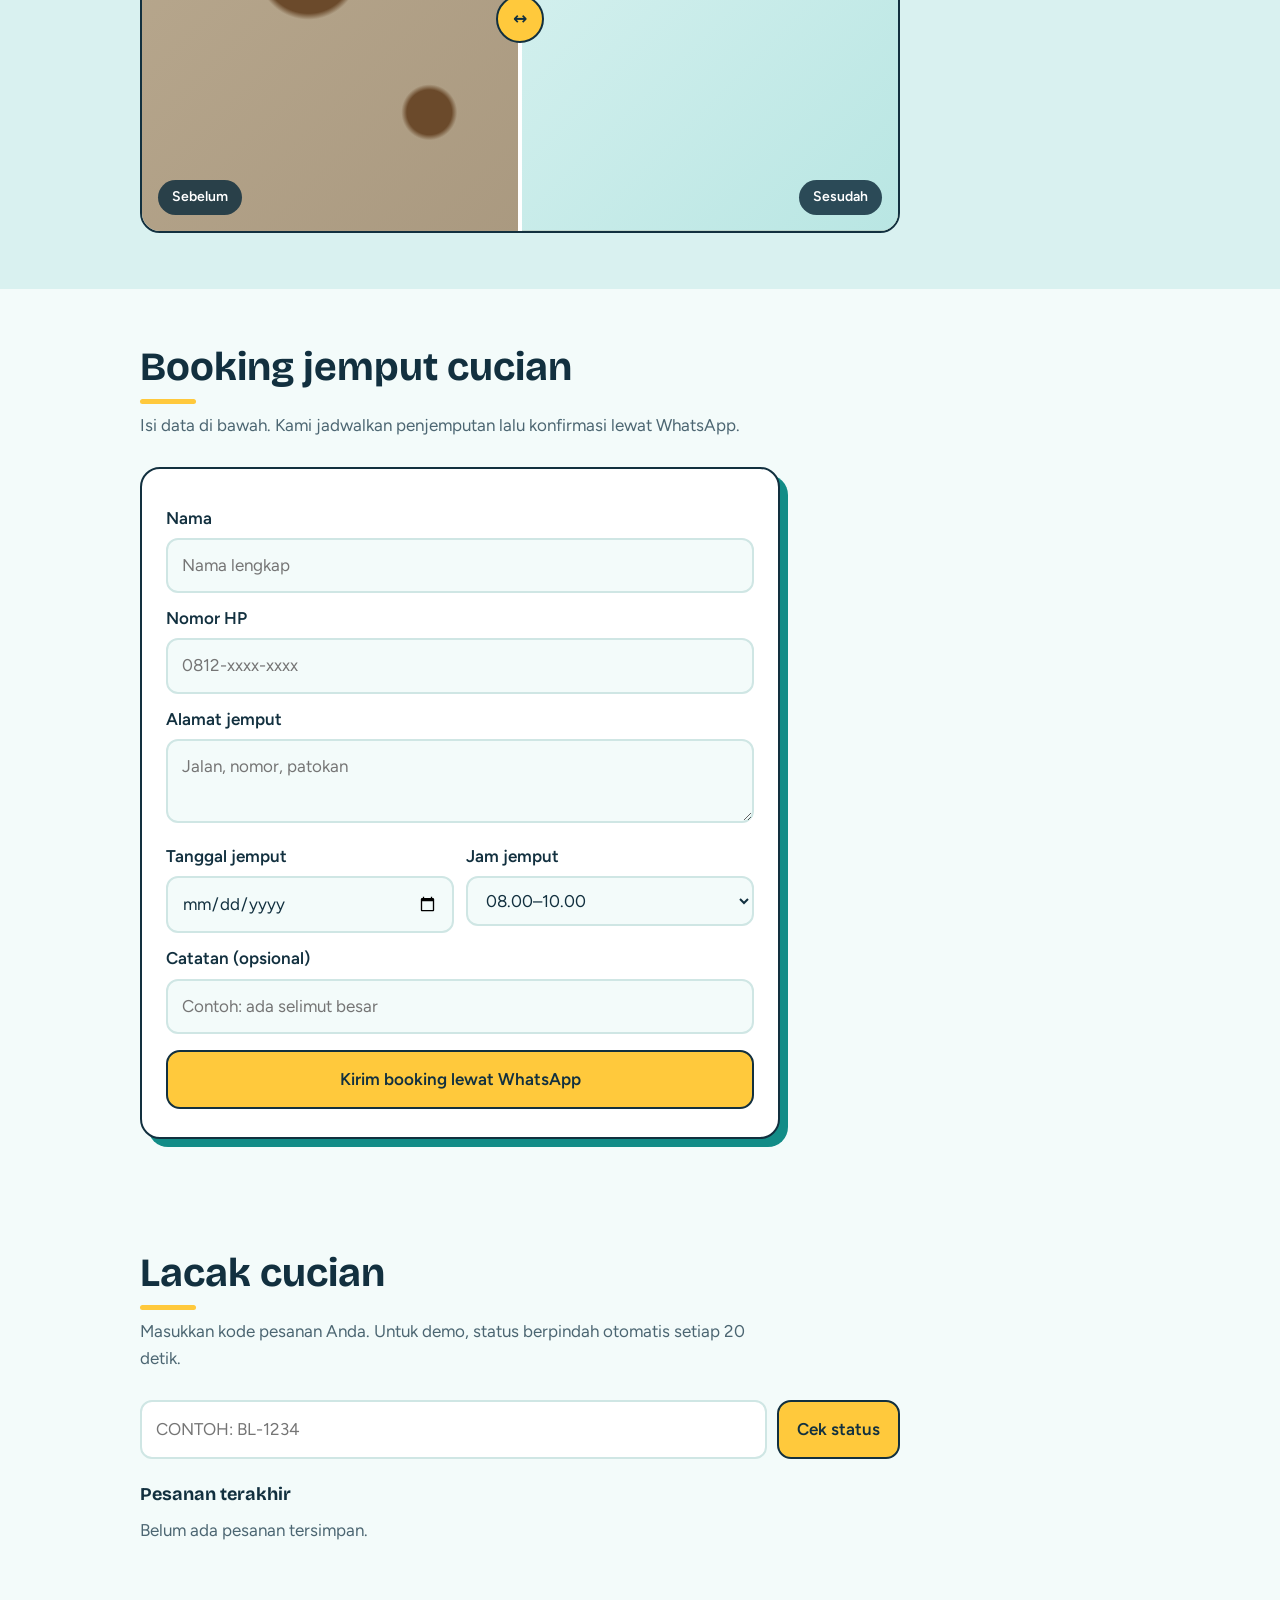
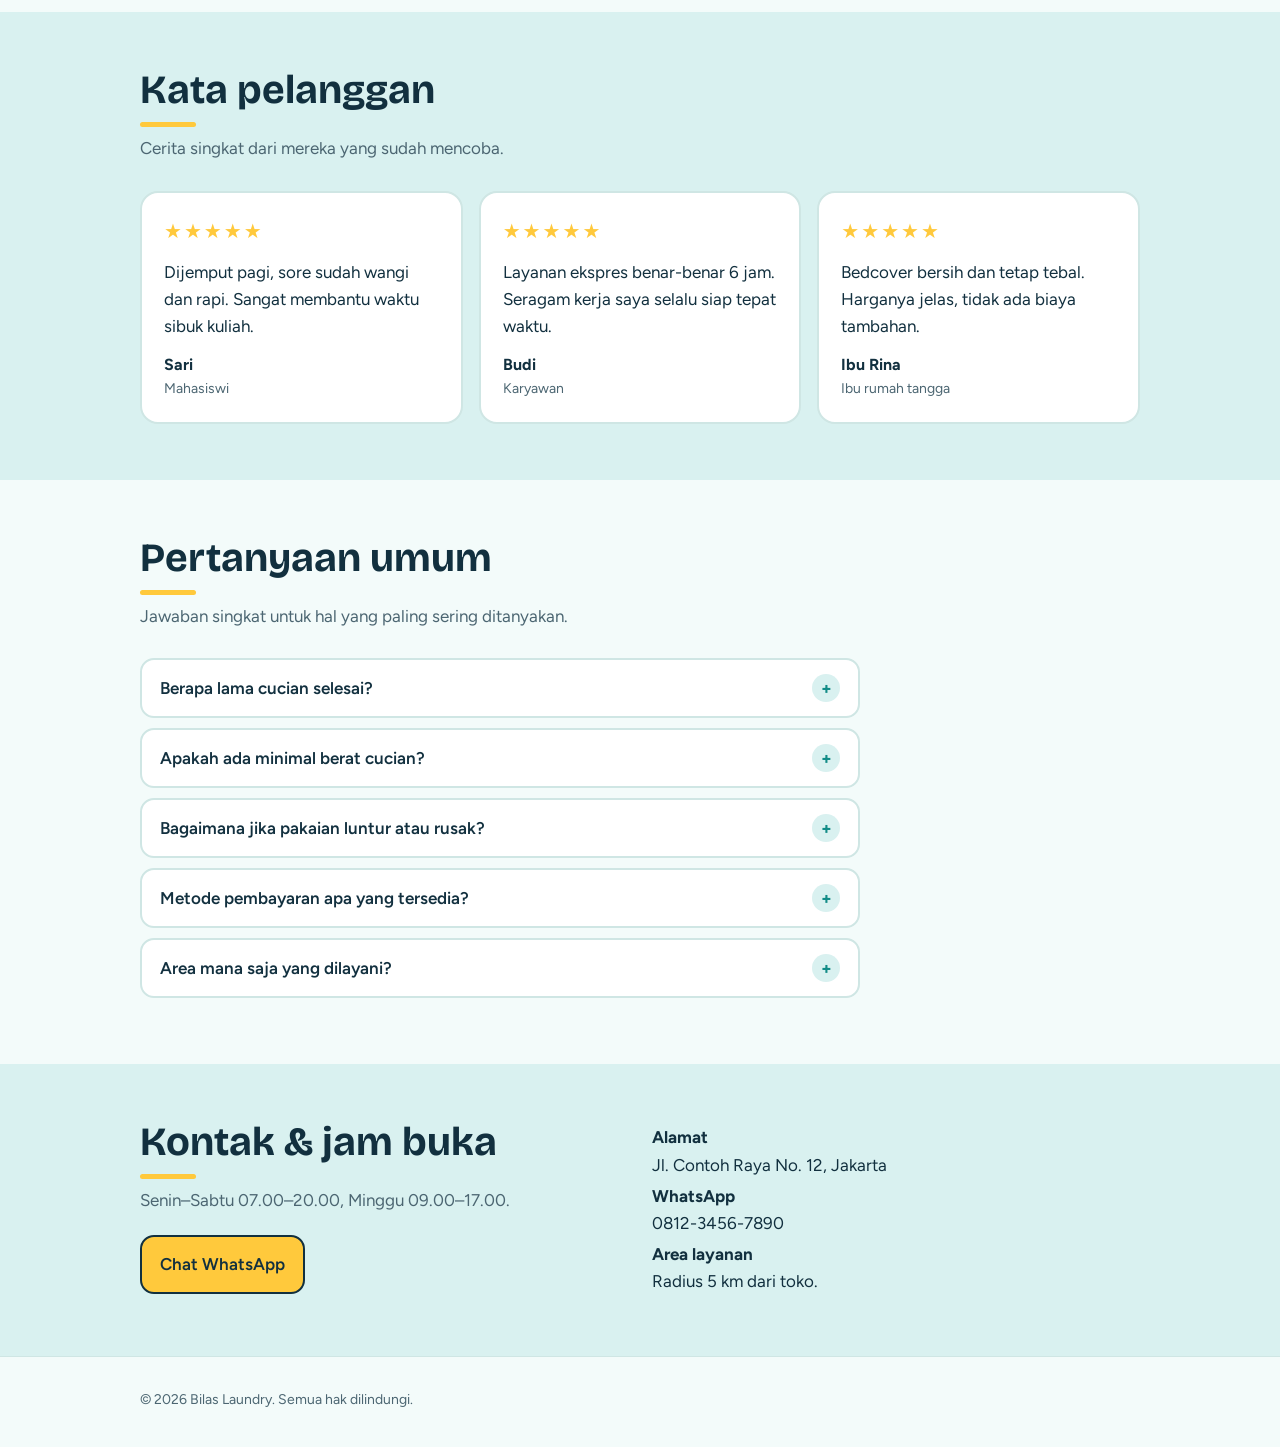
==== commit d696fe55: "Perbagus tampilan halaman utama" ====
--- a/index.html
+++ b/index.html
@@ -20,17 +20,30 @@
     Aktifkan JavaScript agar kalkulator, booking, dan pelacakan cucian berfungsi.
   </p>
 </noscript>
-<div class="wrap">
-  <header>
+<header class="site-header">
+  <div class="wrap header-inner">
     <a class="logo" href="#">Bilas Laundry</a>
     <nav><a href="#harga">Harga</a><a href="#cara">Cara kerja</a><a href="#booking">Booking</a><a href="#lacak">Lacak</a><a href="#faq">FAQ</a><a href="#kontak">Kontak</a><button id="tema" class="tema" type="button" aria-label="Ganti tema terang atau gelap" aria-pressed="false">🌙</button></nav>
-  </header>
-
+  </div>
+</header>
+
+<main>
+<div class="wrap">
   <div class="hero">
     <div class="bubbles" aria-hidden="true"><i></i><i></i><i></i><i></i><i></i></div>
     <div>
+      <span class="eyebrow">🧺 Laundry antar-jemput di Jakarta</span>
       <h1>Baju bersih, wangi, <span>sampai di pintu rumah.</span></h1>
       <p>Kami jemput cucian Anda, cuci dengan deterjen lembut, lalu antar kembali tepat waktu dan rapi. Hitung biayanya dulu, pesan lewat WhatsApp.</p>
+      <ul class="trust">
+        <li>Gratis antar-jemput mulai 5 kg</li>
+        <li>Cucian terpisah per pelanggan</li>
+        <li>Harga jelas sejak awal</li>
+      </ul>
+      <div class="hero-cta">
+        <a class="btn kecil" href="#harga">Lihat daftar harga</a>
+        <a class="btn kecil outline" href="#booking">Booking jemput</a>
+      </div>
     </div>
     <div class="calc" id="hitung">
       <h2>Hitung biaya cucian</h2>
@@ -71,15 +84,17 @@
   <h2>Daftar harga</h2>
   <p class="sub">Harga sudah termasuk deterjen dan pewangi. Berat ditimbang ulang saat cucian dijemput.</p>
   <div class="scroll"><table>
-    <tr><th>Layanan</th><th>Durasi</th><th>Harga</th></tr>
-    <tr><td>Cuci kiloan</td><td>2 hari</td><td>Rp7.000/kg</td></tr>
-    <tr><td>Cuci + setrika</td><td>2 hari</td><td>Rp9.000/kg</td></tr>
-    <tr><td>Cuci + setrika ekspres</td><td>6 jam</td><td>Rp14.000/kg</td></tr>
-    <tr><td>Setrika saja</td><td>2 hari</td><td>Rp5.000/kg</td></tr>
-    <tr><td>Selimut / bedcover</td><td>3 hari</td><td>Rp25.000/pcs</td></tr>
-    <tr><td>Cuci sepatu</td><td>3 hari</td><td>Rp35.000/pasang</td></tr>
-    <tr><td>Karpet</td><td>4 hari</td><td>Rp15.000/m²</td></tr>
-    <tr><td>Antar-jemput</td><td>–</td><td>Gratis min. 5 kg, selain itu Rp5.000</td></tr>
+    <thead><tr><th>Layanan</th><th>Durasi</th><th>Harga</th></tr></thead>
+    <tbody>
+      <tr><td>Cuci kiloan</td><td>2 hari</td><td>Rp7.000/kg</td></tr>
+      <tr><td>Cuci + setrika</td><td>2 hari</td><td>Rp9.000/kg</td></tr>
+      <tr><td>Cuci + setrika ekspres</td><td>6 jam</td><td>Rp14.000/kg</td></tr>
+      <tr><td>Setrika saja</td><td>2 hari</td><td>Rp5.000/kg</td></tr>
+      <tr><td>Selimut / bedcover</td><td>3 hari</td><td>Rp25.000/pcs</td></tr>
+      <tr><td>Cuci sepatu</td><td>3 hari</td><td>Rp35.000/pasang</td></tr>
+      <tr><td>Karpet</td><td>4 hari</td><td>Rp15.000/m²</td></tr>
+      <tr><td>Antar-jemput</td><td>–</td><td>Gratis min. 5 kg, selain itu Rp5.000</td></tr>
+    </tbody>
   </table></div>
 </div></section>
 
@@ -202,7 +217,9 @@
   </div>
 </div></section>
 
-<footer><div class="wrap">© 2026 Bilas Laundry. Semua hak dilindungi.</div></footer>
+</main>
+
+<footer><div class="wrap"><span>© 2026 Bilas Laundry. Semua hak dilindungi.</span></div></footer>
 
 <button id="atas" class="atas" type="button" aria-label="Kembali ke atas" hidden>↑</button>
 
--- a/style.css
+++ b/style.css
@@ -9,7 +9,7 @@
 :root[data-theme="dark"]{
   --bg:#0D1F28;--surface:#14303C;--ink:#E8F5F4;--muted:#9DBBC2;--line:#25465A;
   --teal:#3CC4BC;--teal-ink:#0D1F28;--wash:#173B47;}
-html{scroll-padding-top:env(safe-area-inset-top,0px);scroll-behavior:smooth}
+html{scroll-padding-top:calc(84px + env(safe-area-inset-top,0px));scroll-behavior:smooth}
 *{box-sizing:border-box}
 body{margin:0;background:var(--bg);color:var(--ink);font:400 17px/1.6 Figtree,system-ui,sans-serif}
 h1,h2,h3{font-family:"Bricolage Grotesque",Figtree,system-ui,sans-serif;line-height:1.1;margin:0}
@@ -66,7 +66,7 @@
 /* Hari 6: tampilan lebih menarik */
 body{background:radial-gradient(1100px 480px at 90% -10%,var(--wash),transparent 60%),var(--bg)}
 .hero{position:relative}
-.hero h1 span{background:linear-gradient(90deg,var(--teal),#3B82F6);-webkit-background-clip:text;background-clip:text;color:transparent}
+.hero h1 span{background:linear-gradient(90deg,var(--teal),#FF8FB8);-webkit-background-clip:text;background-clip:text;color:transparent}
 .bubbles{position:absolute;inset:0;overflow:hidden;pointer-events:none;z-index:-1}
 .bubbles i{position:absolute;bottom:-60px;border-radius:50%;border:2px solid var(--teal);opacity:.35;animation:naik 12s linear infinite}
 .bubbles i:nth-child(1){left:5%;width:26px;height:26px}
@@ -172,4 +172,32 @@
 /* Animasi muncul saat digulir */
 .muncul{opacity:0;transform:translateY(24px);transition:opacity .6s,transform .6s}
 .muncul.tampak{opacity:1;transform:none}
-@media (prefers-reduced-motion:reduce){.muncul{opacity:1;transform:none;transition:none}}+@media (prefers-reduced-motion:reduce){.muncul{opacity:1;transform:none;transition:none}}
+
+/* Penyempurnaan tampilan beranda */
+.site-header{position:sticky;top:0;z-index:40;padding:0;background:var(--bg);background:color-mix(in srgb,var(--bg) 90%,transparent);backdrop-filter:blur(14px);-webkit-backdrop-filter:blur(14px);border-bottom:1px solid var(--line)}
+.site-header .header-inner{display:flex;justify-content:space-between;align-items:center;gap:16px;padding-top:14px;padding-bottom:14px}
+.site-header .logo{font-size:22px;white-space:nowrap}
+.site-header nav{display:flex;align-items:center;flex-wrap:wrap;gap:2px 18px;margin-left:auto}
+.site-header nav a{margin-left:0}
+.site-header .tema{margin-left:2px;flex:none}
+.eyebrow{display:inline-flex;align-items:center;gap:8px;margin:0 0 16px;padding:6px 14px;border-radius:999px;background:var(--wash);color:var(--teal);font-size:13px;font-weight:800;letter-spacing:.03em;text-transform:uppercase}
+.trust{list-style:none;margin:18px 0 0;padding:0;display:flex;flex-wrap:wrap;gap:8px 18px;color:var(--muted);font-size:14px;font-weight:600}
+.trust li{display:flex;align-items:center;gap:8px}
+.trust li::before{content:"\2713";display:grid;place-items:center;flex:none;width:20px;height:20px;border-radius:50%;background:var(--teal);color:var(--teal-ink);font-size:12px;font-weight:800}
+.hero-cta{display:flex;flex-wrap:wrap;gap:10px;margin-top:24px}
+.hero-cta .btn{width:auto;margin:0;padding:11px 18px;font-size:15px}
+.hero-cta .outline{background:var(--surface);color:var(--ink);border-color:var(--line)}
+.hero-cta .outline:hover{background:var(--wash);color:var(--teal);border-color:var(--teal)}
+table thead th{background:var(--teal);color:var(--teal-ink);font-size:14px;letter-spacing:.02em}
+table tbody tr:hover td{background:var(--wash)}
+table tbody td:first-child{font-weight:600}
+.card b{background:linear-gradient(135deg,var(--wash),var(--surface));border:1px solid var(--line);transition:background .2s,color .2s}
+.card:hover b{background:var(--teal);color:var(--teal-ink);border-color:var(--teal)}
+.pk.pop{border-color:var(--teal);box-shadow:0 12px 0 var(--wash)}
+.testi figure{transition:transform .2s,border-color .2s,box-shadow .2s}
+.testi figure:hover{transform:translateY(-4px);border-color:var(--teal);box-shadow:0 8px 0 var(--wash)}
+footer{padding:32px 0 36px}
+footer .wrap{display:flex;align-items:center;justify-content:space-between;gap:14px;flex-wrap:wrap}
+@media (max-width:640px){footer .wrap{justify-content:center;text-align:center}}
+@media (prefers-reduced-motion:reduce){.testi figure{transition:none}.testi figure:hover{transform:none}}
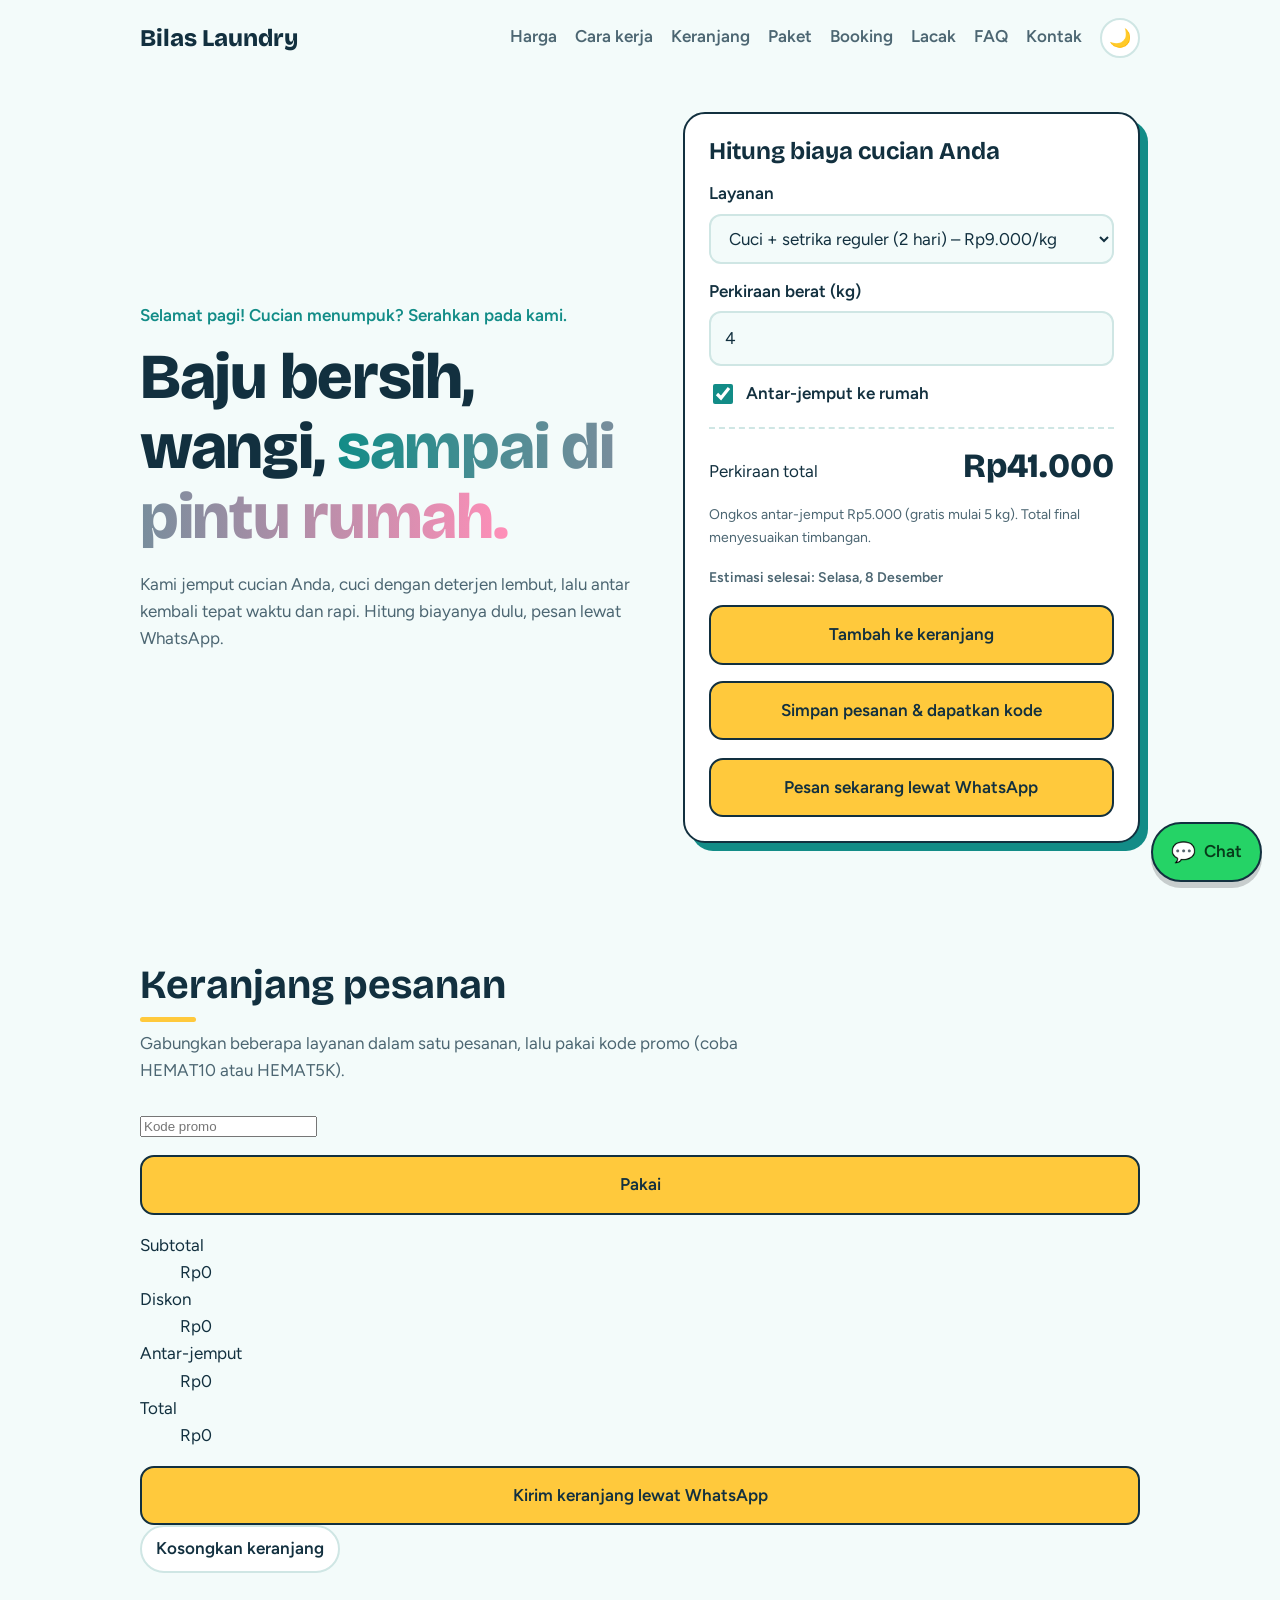
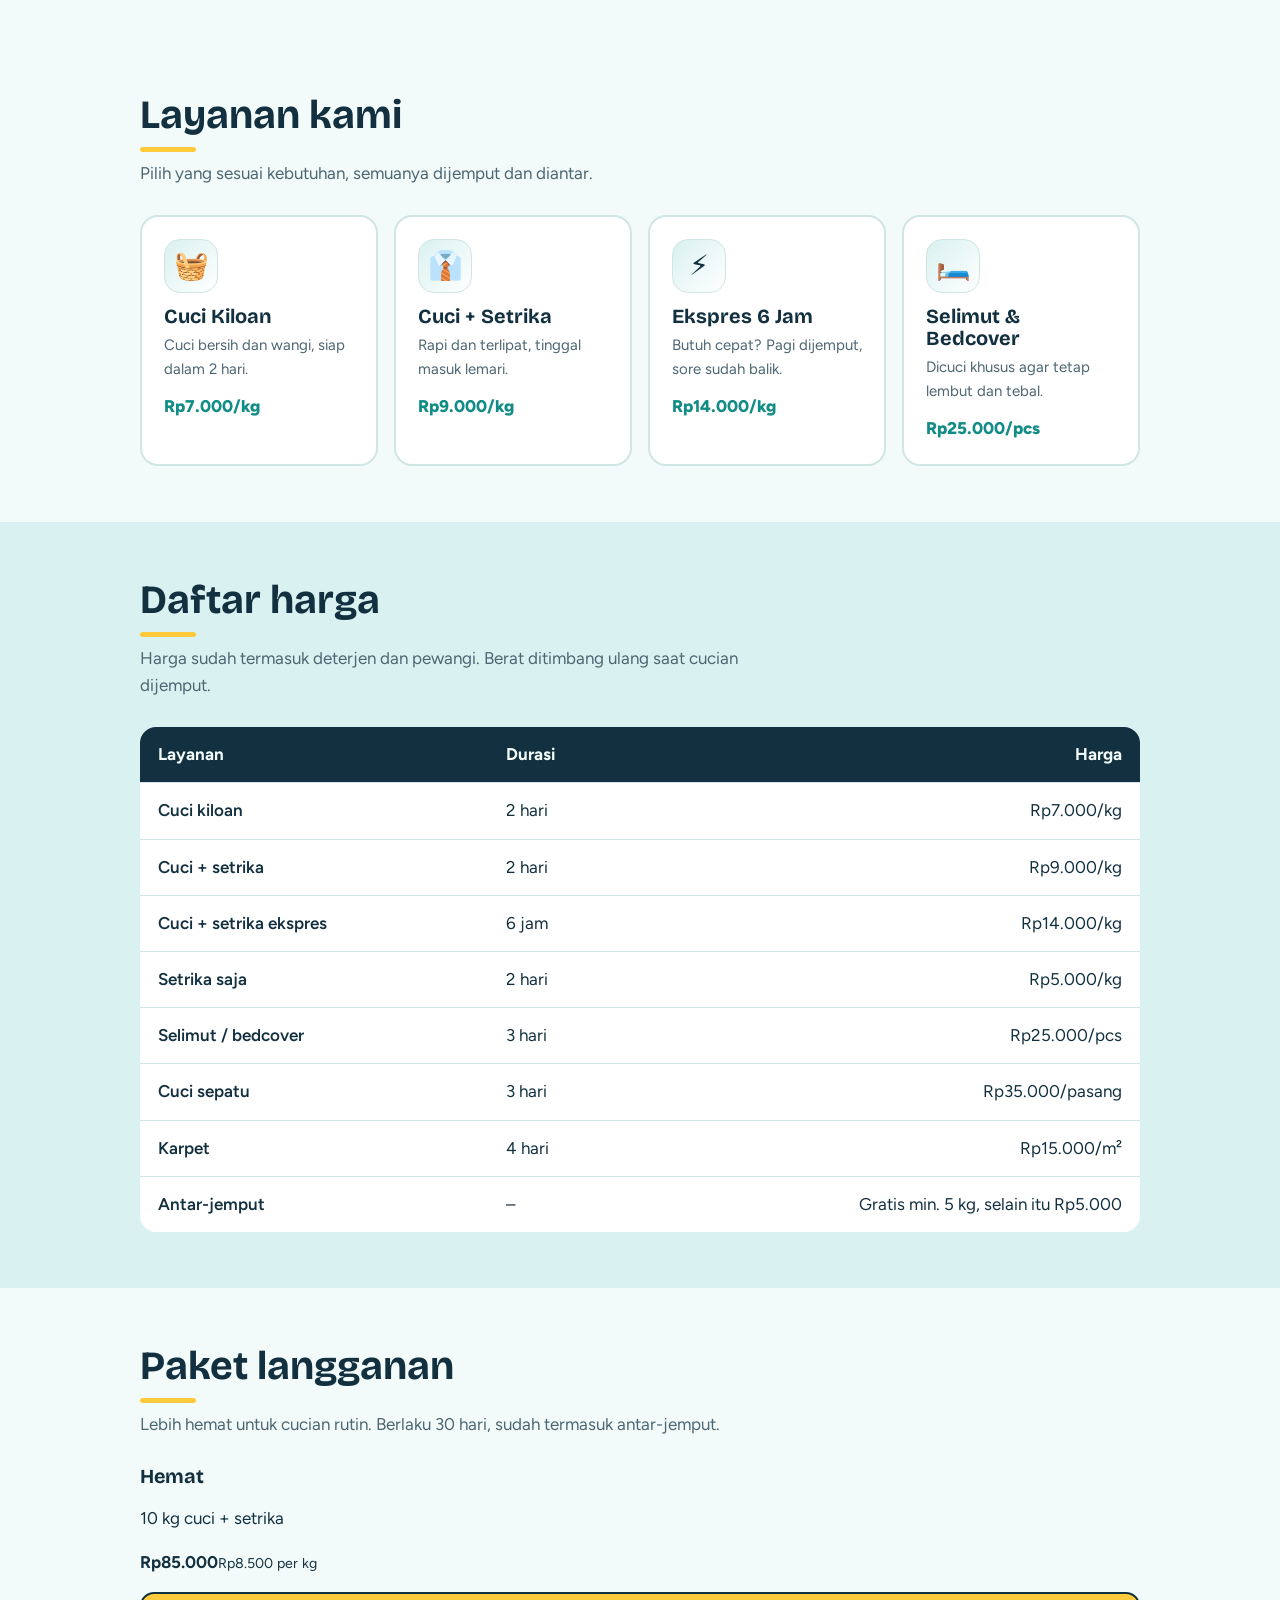
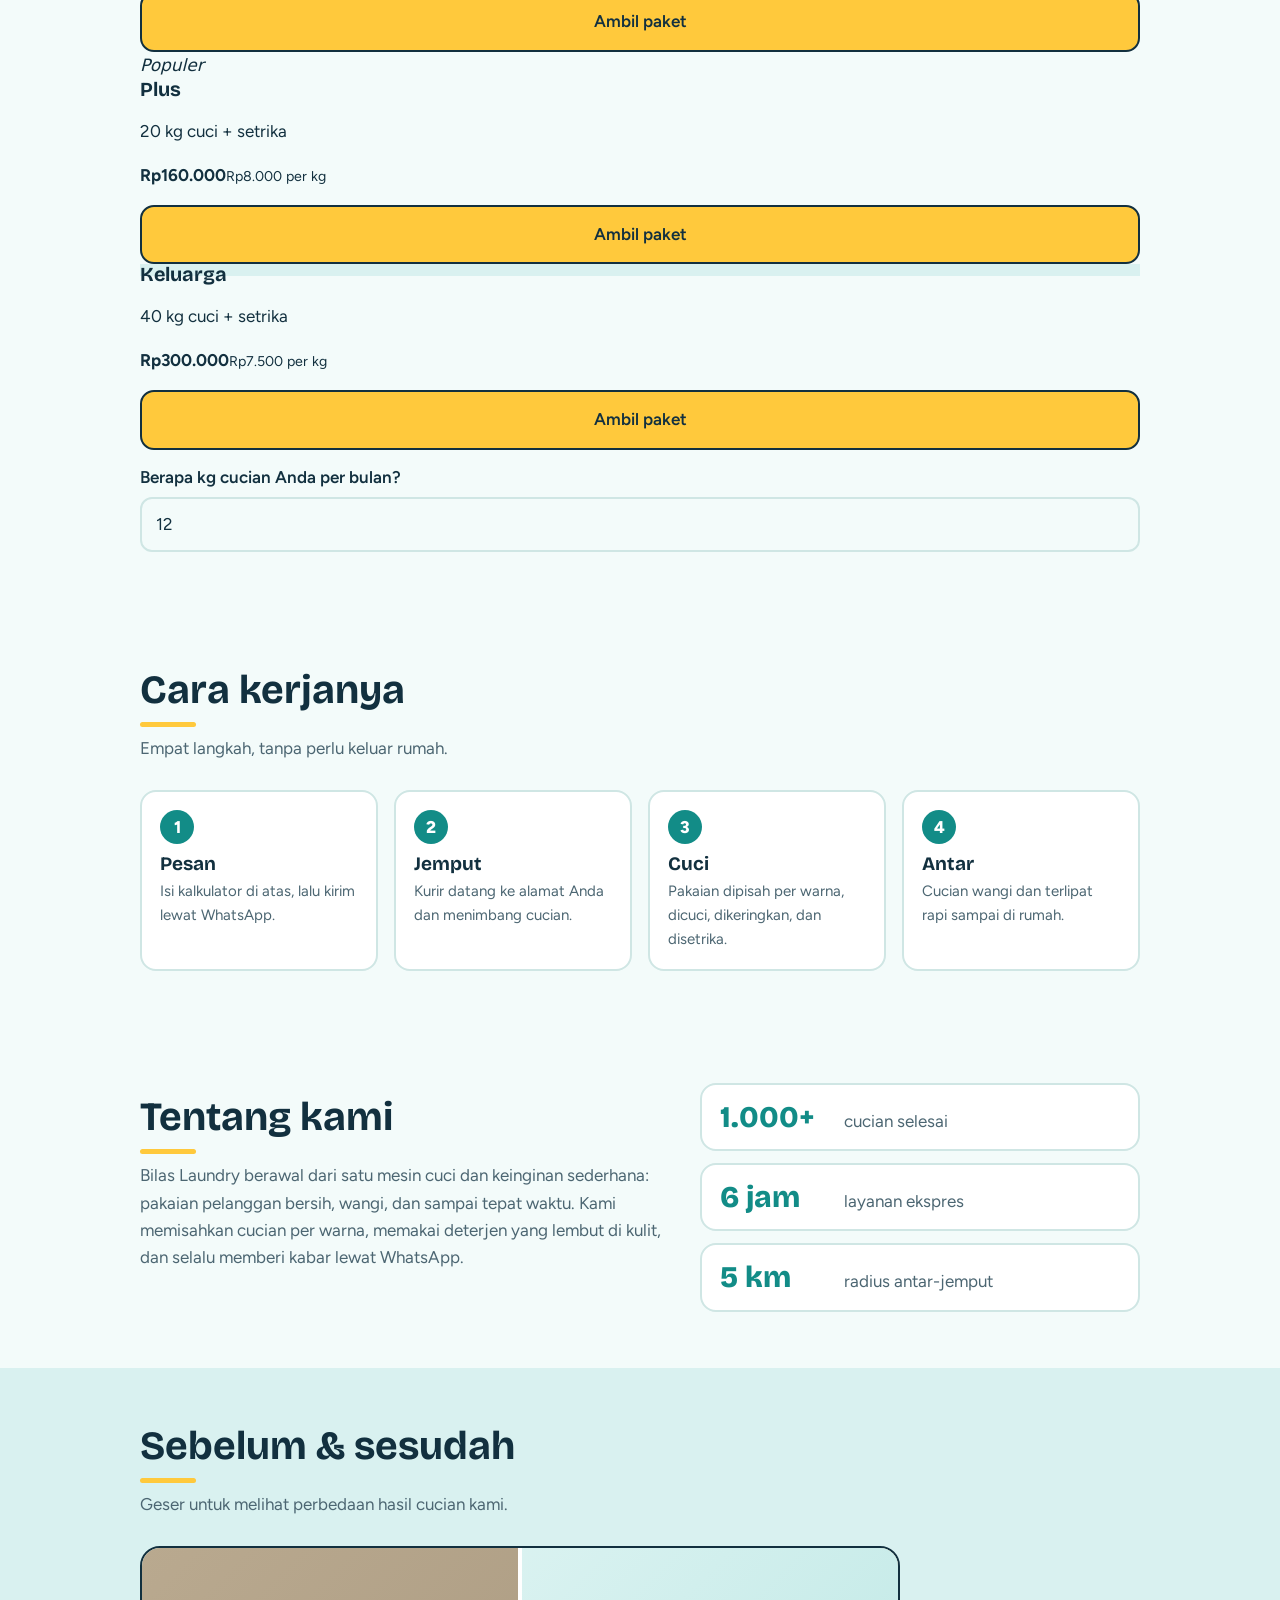
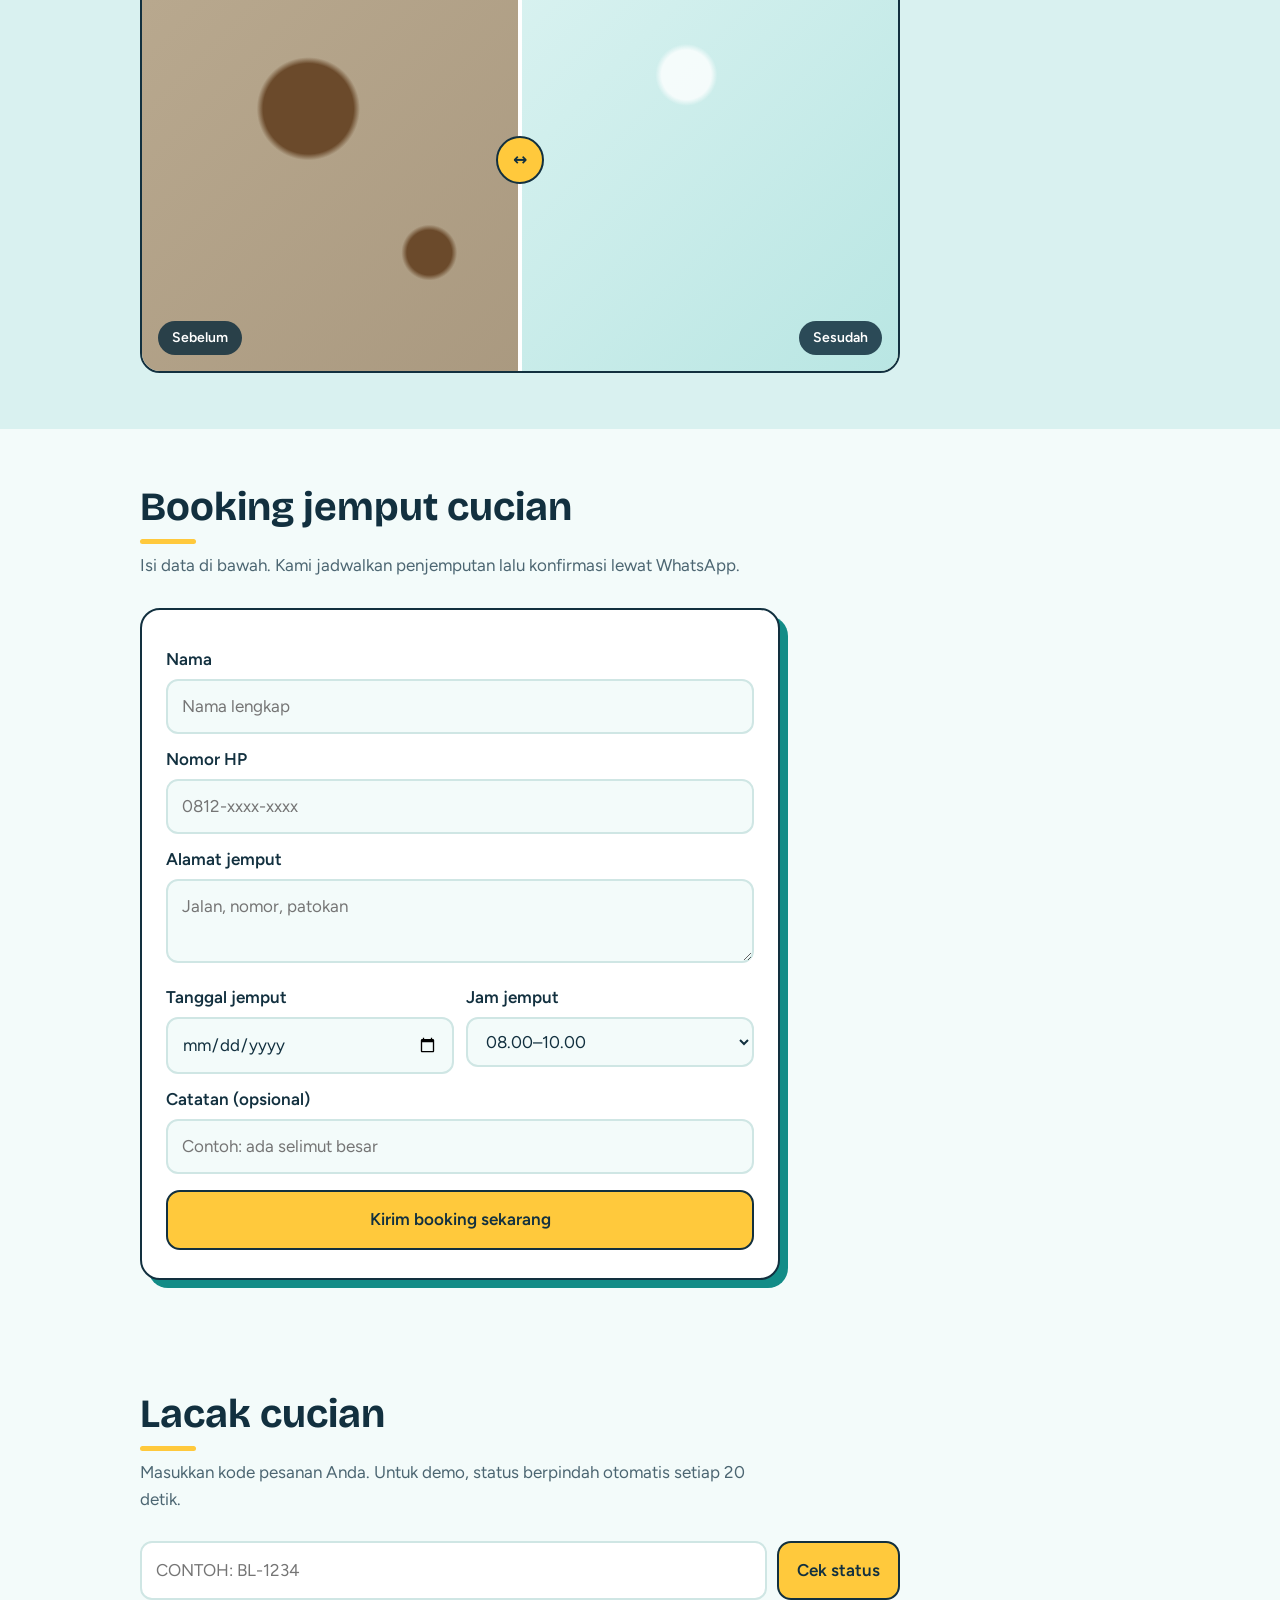
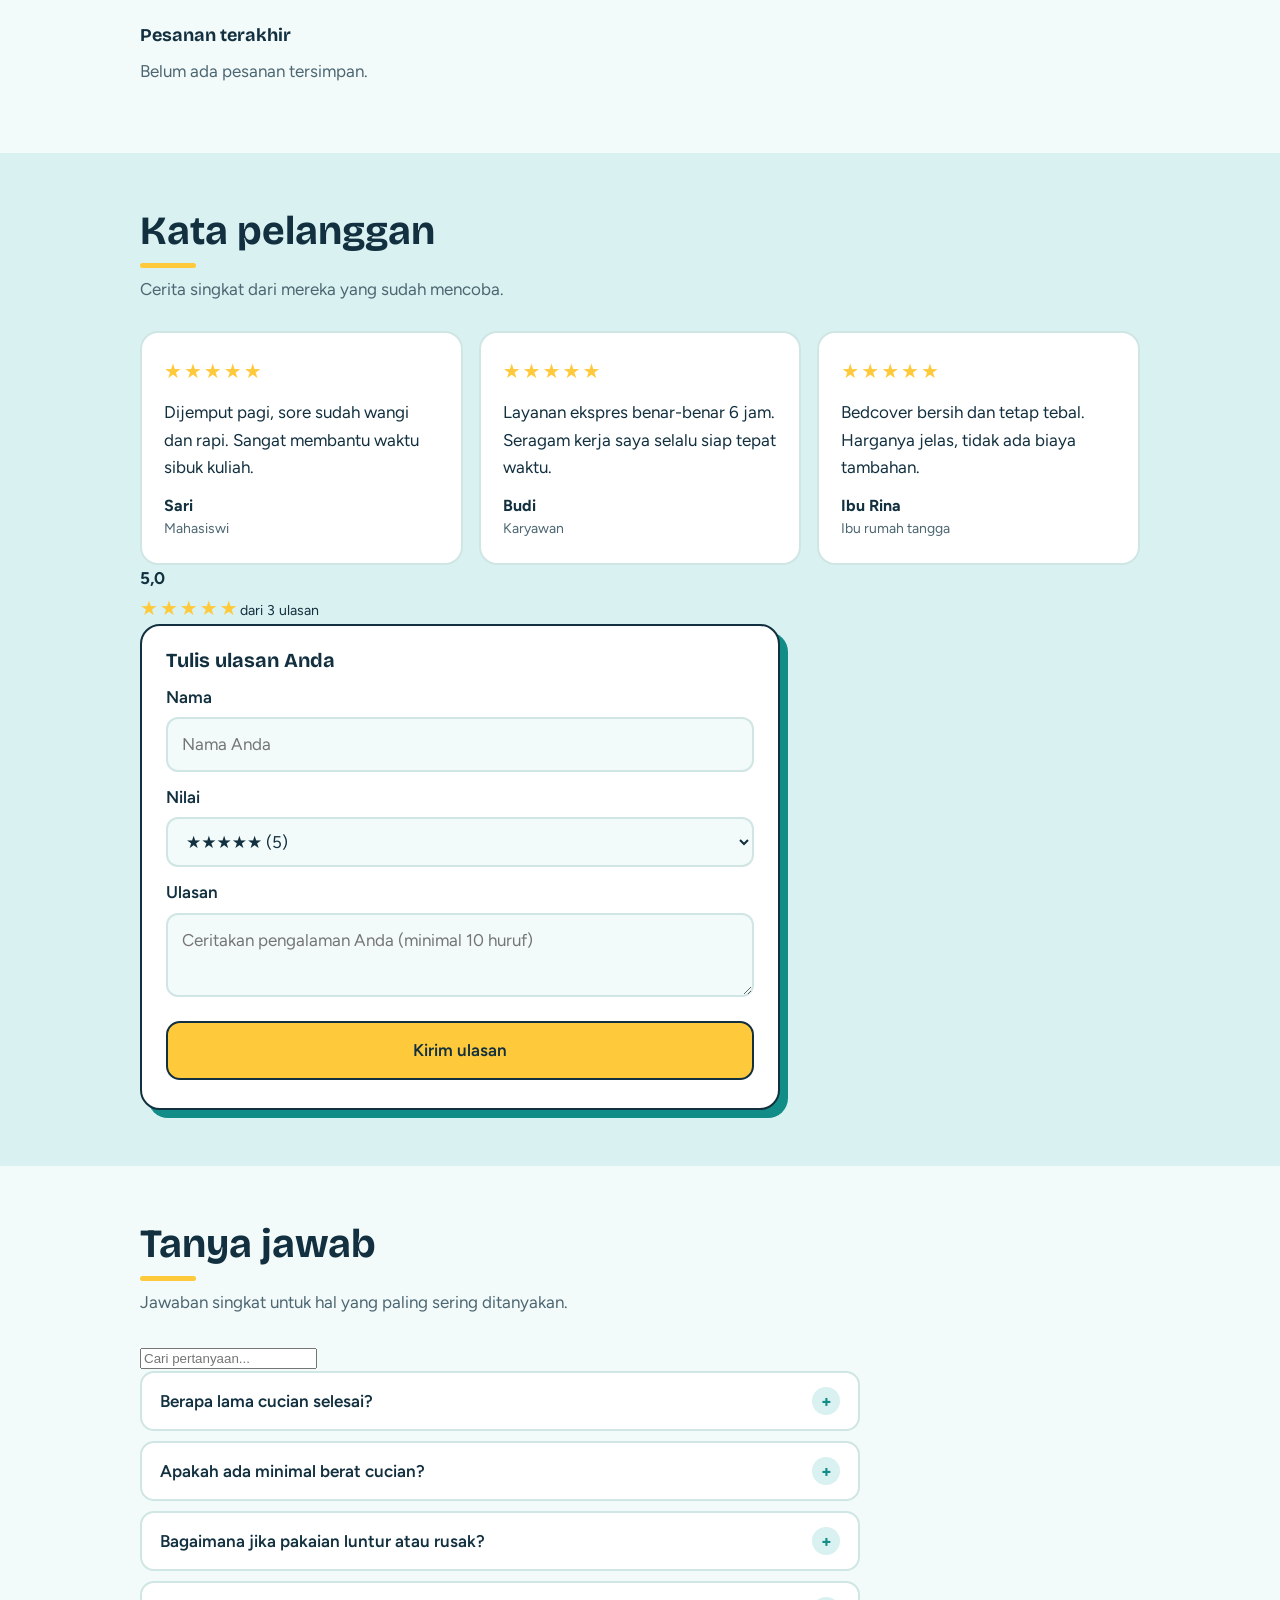
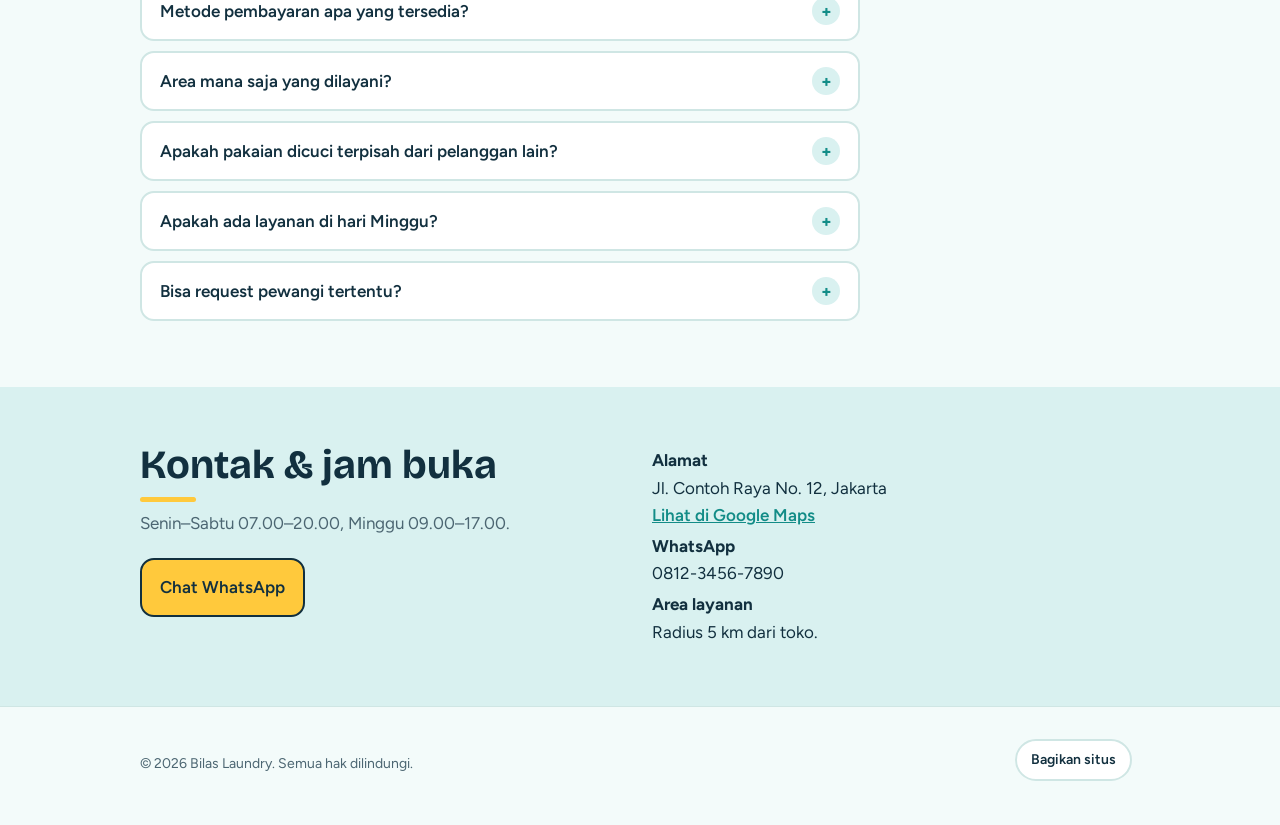
==== commit 2f70fca5: "Perbarui index.html ke versi terbaru" ====
--- a/index.html
+++ b/index.html
@@ -3,11 +3,12 @@
 <head>
 <meta charset="utf-8">
 <meta name="viewport" content="width=device-width, initial-scale=1, viewport-fit=cover">
-<title>Bilas Laundry – Cuci, Setrika, Antar</title>
+<title>Bilas Laundry – Cuci Wangi, Antar Cepat</title>
 <meta name="description" content="Bilas Laundry: cuci kiloan, setrika, dan antar-jemput. Hitung biaya dan pesan lewat WhatsApp.">
 <meta name="author" content="MariaPeronika12">
 <link rel="icon" href="data:image/svg+xml,<svg xmlns=%22http://www.w3.org/2000/svg%22 viewBox=%220 0 100 100%22><text y=%22.9em%22 font-size=%2290%22>🧺</text></svg>">
-<meta name="theme-color" content="#128C87">
+<meta name="theme-color" content="#D6336C">
+<meta name="color-scheme" content="light dark">
 <meta property="og:title" content="Bilas Laundry">
 <meta property="og:description" content="Cuci, setrika, antar-jemput. Hitung biaya dan pesan lewat WhatsApp.">
 <meta property="og:type" content="website">
@@ -16,37 +17,24 @@
 </head>
 <body>
 <noscript>
-  <p style="margin:0;padding:12px 16px;background:#FFC93C;color:#12303F;text-align:center;font-weight:600">
+  <p style="margin:0;padding:12px 16px;background:#FFC93C;color:#3B1230;text-align:center;font-weight:600">
     Aktifkan JavaScript agar kalkulator, booking, dan pelacakan cucian berfungsi.
   </p>
 </noscript>
-<header class="site-header">
-  <div class="wrap header-inner">
+<div class="wrap">
+  <header>
     <a class="logo" href="#">Bilas Laundry</a>
-    <nav><a href="#harga">Harga</a><a href="#cara">Cara kerja</a><a href="#booking">Booking</a><a href="#lacak">Lacak</a><a href="#faq">FAQ</a><a href="#kontak">Kontak</a><button id="tema" class="tema" type="button" aria-label="Ganti tema terang atau gelap" aria-pressed="false">🌙</button></nav>
-  </div>
-</header>
-
-<main>
-<div class="wrap">
+    <nav><a href="#harga">Harga</a><a href="#cara">Cara kerja</a><a href="#keranjang">Keranjang</a><a href="#paket">Paket</a><a href="#booking">Booking</a><a href="#lacak">Lacak</a><a href="#faq">FAQ</a><a href="#kontak">Kontak</a><button id="tema" class="tema" type="button" title="Ganti tema terang atau gelap" aria-label="Ganti tema terang atau gelap" aria-pressed="false">🌙</button></nav>
+  </header>
+
   <div class="hero">
     <div class="bubbles" aria-hidden="true"><i></i><i></i><i></i><i></i><i></i></div>
     <div>
-      <span class="eyebrow">🧺 Laundry antar-jemput di Jakarta</span>
       <h1>Baju bersih, wangi, <span>sampai di pintu rumah.</span></h1>
       <p>Kami jemput cucian Anda, cuci dengan deterjen lembut, lalu antar kembali tepat waktu dan rapi. Hitung biayanya dulu, pesan lewat WhatsApp.</p>
-      <ul class="trust">
-        <li>Gratis antar-jemput mulai 5 kg</li>
-        <li>Cucian terpisah per pelanggan</li>
-        <li>Harga jelas sejak awal</li>
-      </ul>
-      <div class="hero-cta">
-        <a class="btn kecil" href="#harga">Lihat daftar harga</a>
-        <a class="btn kecil outline" href="#booking">Booking jemput</a>
-      </div>
     </div>
     <div class="calc" id="hitung">
-      <h2>Hitung biaya cucian</h2>
+      <h2>Hitung biaya cucian Anda</h2>
       <label for="layanan">Layanan</label>
       <select id="layanan">
         <option value="7000" data-jam="48">Cuci kiloan reguler (2 hari) – Rp7.000/kg</option>
@@ -62,12 +50,31 @@
       <div class="total"><span>Perkiraan total</span><strong id="total">Rp0</strong></div>
       <p class="note" id="ongkir"></p>
       <p class="note estimasi" id="estimasi"></p>
+      <button class="btn" id="tambah" type="button">Tambah ke keranjang</button>
       <button class="btn" id="simpan" type="button">Simpan pesanan &amp; dapatkan kode</button>
       <p class="note" id="kode" role="status"></p>
-      <a class="btn" id="wa" href="#" target="_blank" rel="noopener">Pesan lewat WhatsApp</a>
+      <a class="btn" id="wa" href="#" target="_blank" rel="noopener">Pesan sekarang lewat WhatsApp</a>
     </div>
   </div>
 </div>
+
+<section id="keranjang"><div class="wrap">
+  <h2>Keranjang pesanan</h2>
+  <p class="sub">Gabungkan beberapa layanan dalam satu pesanan, lalu pakai kode promo (coba HEMAT10 atau HEMAT5K).</p>
+  <div class="cart">
+    <div id="cart-list"></div>
+    <div class="promo"><input id="promo" placeholder="Kode promo" aria-label="Kode promo" maxlength="12"><button class="btn" id="pakai" type="button">Pakai</button></div>
+    <p class="note" id="c-pesan" role="status"></p>
+    <dl class="rincian">
+      <div><dt>Subtotal</dt><dd id="c-sub">Rp0</dd></div>
+      <div><dt>Diskon</dt><dd id="c-disk">Rp0</dd></div>
+      <div><dt>Antar-jemput</dt><dd id="c-ongkir">Rp0</dd></div>
+      <div class="tot"><dt>Total</dt><dd id="c-total">Rp0</dd></div>
+    </dl>
+    <button class="btn" id="c-wa" type="button">Kirim keranjang lewat WhatsApp</button>
+    <button class="chip" id="c-kosong" type="button">Kosongkan keranjang</button>
+  </div>
+</div></section>
 
 <section id="layanan"><div class="wrap">
   <h2>Layanan kami</h2>
@@ -84,18 +91,31 @@
   <h2>Daftar harga</h2>
   <p class="sub">Harga sudah termasuk deterjen dan pewangi. Berat ditimbang ulang saat cucian dijemput.</p>
   <div class="scroll"><table>
-    <thead><tr><th>Layanan</th><th>Durasi</th><th>Harga</th></tr></thead>
-    <tbody>
-      <tr><td>Cuci kiloan</td><td>2 hari</td><td>Rp7.000/kg</td></tr>
-      <tr><td>Cuci + setrika</td><td>2 hari</td><td>Rp9.000/kg</td></tr>
-      <tr><td>Cuci + setrika ekspres</td><td>6 jam</td><td>Rp14.000/kg</td></tr>
-      <tr><td>Setrika saja</td><td>2 hari</td><td>Rp5.000/kg</td></tr>
-      <tr><td>Selimut / bedcover</td><td>3 hari</td><td>Rp25.000/pcs</td></tr>
-      <tr><td>Cuci sepatu</td><td>3 hari</td><td>Rp35.000/pasang</td></tr>
-      <tr><td>Karpet</td><td>4 hari</td><td>Rp15.000/m²</td></tr>
-      <tr><td>Antar-jemput</td><td>–</td><td>Gratis min. 5 kg, selain itu Rp5.000</td></tr>
-    </tbody>
+    <tr><th>Layanan</th><th>Durasi</th><th>Harga</th></tr>
+    <tr><td>Cuci kiloan</td><td>2 hari</td><td>Rp7.000/kg</td></tr>
+    <tr><td>Cuci + setrika</td><td>2 hari</td><td>Rp9.000/kg</td></tr>
+    <tr><td>Cuci + setrika ekspres</td><td>6 jam</td><td>Rp14.000/kg</td></tr>
+    <tr><td>Setrika saja</td><td>2 hari</td><td>Rp5.000/kg</td></tr>
+    <tr><td>Selimut / bedcover</td><td>3 hari</td><td>Rp25.000/pcs</td></tr>
+    <tr><td>Cuci sepatu</td><td>3 hari</td><td>Rp35.000/pasang</td></tr>
+    <tr><td>Karpet</td><td>4 hari</td><td>Rp15.000/m²</td></tr>
+    <tr><td>Antar-jemput</td><td>–</td><td>Gratis min. 5 kg, selain itu Rp5.000</td></tr>
   </table></div>
+</div></section>
+
+<section id="paket"><div class="wrap">
+  <h2>Paket langganan</h2>
+  <p class="sub">Lebih hemat untuk cucian rutin. Berlaku 30 hari, sudah termasuk antar-jemput.</p>
+  <div class="paket">
+    <article class="pk"><h3>Hemat</h3><p>10 kg cuci + setrika</p><strong>Rp85.000</strong><small>Rp8.500 per kg</small><button class="btn" type="button" data-paket="Hemat (10 kg) Rp85.000">Ambil paket</button></article>
+    <article class="pk pop"><em>Populer</em><h3>Plus</h3><p>20 kg cuci + setrika</p><strong>Rp160.000</strong><small>Rp8.000 per kg</small><button class="btn" type="button" data-paket="Plus (20 kg) Rp160.000">Ambil paket</button></article>
+    <article class="pk"><h3>Keluarga</h3><p>40 kg cuci + setrika</p><strong>Rp300.000</strong><small>Rp7.500 per kg</small><button class="btn" type="button" data-paket="Keluarga (40 kg) Rp300.000">Ambil paket</button></article>
+  </div>
+  <div class="saran">
+    <label for="kg-bulan">Berapa kg cucian Anda per bulan?</label>
+    <input id="kg-bulan" type="number" min="1" max="100" step="1" value="12" inputmode="numeric">
+    <p id="saran-hasil" class="note" role="status"></p>
+  </div>
 </div></section>
 
 <section id="cara"><div class="wrap">
@@ -151,7 +171,7 @@
     </div>
     <label for="bk-catatan">Catatan (opsional)</label>
     <input id="bk-catatan" type="text" placeholder="Contoh: ada selimut besar">
-    <button class="btn" type="submit">Kirim booking lewat WhatsApp</button>
+    <button class="btn" type="submit">Kirim booking sekarang</button>
     <p class="note" id="bk-status" role="status"></p>
   </form>
 </div></section>
@@ -175,11 +195,26 @@
     <figure><div class="stars" aria-label="5 dari 5 bintang">★★★★★</div><blockquote>Layanan ekspres benar-benar 6 jam. Seragam kerja saya selalu siap tepat waktu.</blockquote><figcaption><b>Budi</b>Karyawan</figcaption></figure>
     <figure><div class="stars" aria-label="5 dari 5 bintang">★★★★★</div><blockquote>Bedcover bersih dan tetap tebal. Harganya jelas, tidak ada biaya tambahan.</blockquote><figcaption><b>Ibu Rina</b>Ibu rumah tangga</figcaption></figure>
   </div>
+  <div class="rata"><strong id="u-rata">5,0</strong><div><span id="u-bintang" class="stars" aria-hidden="true">★★★★★</span><small id="u-jumlah">dari 3 ulasan</small></div></div>
+  <div id="u-daftar" class="testi baru"></div>
+  <form id="fulasan" class="booking ulas" novalidate>
+    <h3>Tulis ulasan Anda</h3>
+    <label for="u-nama">Nama</label>
+    <input id="u-nama" type="text" maxlength="30" placeholder="Nama Anda">
+    <label for="u-nilai">Nilai</label>
+    <select id="u-nilai"><option value="5">★★★★★ (5)</option><option value="4">★★★★☆ (4)</option><option value="3">★★★☆☆ (3)</option><option value="2">★★☆☆☆ (2)</option><option value="1">★☆☆☆☆ (1)</option></select>
+    <label for="u-teks">Ulasan</label>
+    <textarea id="u-teks" maxlength="200" placeholder="Ceritakan pengalaman Anda (minimal 10 huruf)"></textarea>
+    <button class="btn" type="submit">Kirim ulasan</button>
+    <p class="note" id="u-pesan" role="status"></p>
+  </form>
 </div></section>
 
 <section id="faq"><div class="wrap">
-  <h2>Pertanyaan umum</h2>
+  <h2>Tanya jawab</h2>
   <p class="sub">Jawaban singkat untuk hal yang paling sering ditanyakan.</p>
+  <input id="faq-cari" class="cari-faq" type="search" placeholder="Cari pertanyaan..." aria-label="Cari pertanyaan">
+  <p id="faq-kosong" class="kosong" hidden>Tidak ada pertanyaan yang cocok.</p>
   <div class="faq">
     <details>
       <summary>Berapa lama cucian selesai?</summary>
@@ -200,6 +235,18 @@
     <details>
       <summary>Area mana saja yang dilayani?</summary>
       <p>Radius 5 km dari toko. Di luar itu, tanyakan lewat WhatsApp.</p>
+    </details>
+    <details>
+      <summary>Apakah pakaian dicuci terpisah dari pelanggan lain?</summary>
+      <p>Ya, setiap pesanan dicuci terpisah dan diberi tanda agar tidak tertukar.</p>
+    </details>
+    <details>
+      <summary>Apakah ada layanan di hari Minggu?</summary>
+      <p>Ada. Pada hari Minggu kami buka pukul 09.00 sampai 17.00, dan penjemputan tetap bisa dijadwalkan lewat form booking.</p>
+    </details>
+    <details>
+      <summary>Bisa request pewangi tertentu?</summary>
+      <p>Bisa. Tulis pilihan pewangi di kolom catatan saat booking, dan kami usahakan sesuai permintaan.</p>
     </details>
   </div>
 </div></section>
@@ -211,17 +258,15 @@
     <a class="btn" href="https://wa.me/6281234567890" target="_blank" rel="noopener" style="display:inline-block">Chat WhatsApp</a>
   </div>
   <div>
-    <p><strong>Alamat</strong><br>Jl. Contoh Raya No. 12, Jakarta</p>
+    <p><strong>Alamat</strong><br>Jl. Contoh Raya No. 12, Jakarta<br><a href="https://www.google.com/maps/search/?api=1&query=Jl.+Contoh+Raya+No.+12,+Jakarta" target="_blank" rel="noopener" style="color:var(--teal);font-weight:600">Lihat di Google Maps</a></p>
     <p><strong>WhatsApp</strong><br>0812-3456-7890</p>
     <p><strong>Area layanan</strong><br>Radius 5 km dari toko.</p>
   </div>
 </div></section>
 
-</main>
-
-<footer><div class="wrap"><span>© 2026 Bilas Laundry. Semua hak dilindungi.</span></div></footer>
-
-<button id="atas" class="atas" type="button" aria-label="Kembali ke atas" hidden>↑</button>
+<footer><div class="wrap">© 2026 Bilas Laundry. Semua hak dilindungi. <button id="bagikan" class="chip" type="button" style="margin-left:12px">Bagikan situs</button></div></footer>
+
+<button id="atas" class="atas" type="button" title="Kembali ke atas" aria-label="Kembali ke atas" hidden>↑</button>
 
 <a class="wa-float" href="https://wa.me/6281234567890" target="_blank" rel="noopener" aria-label="Chat WhatsApp"><span>💬</span> Chat</a>
 
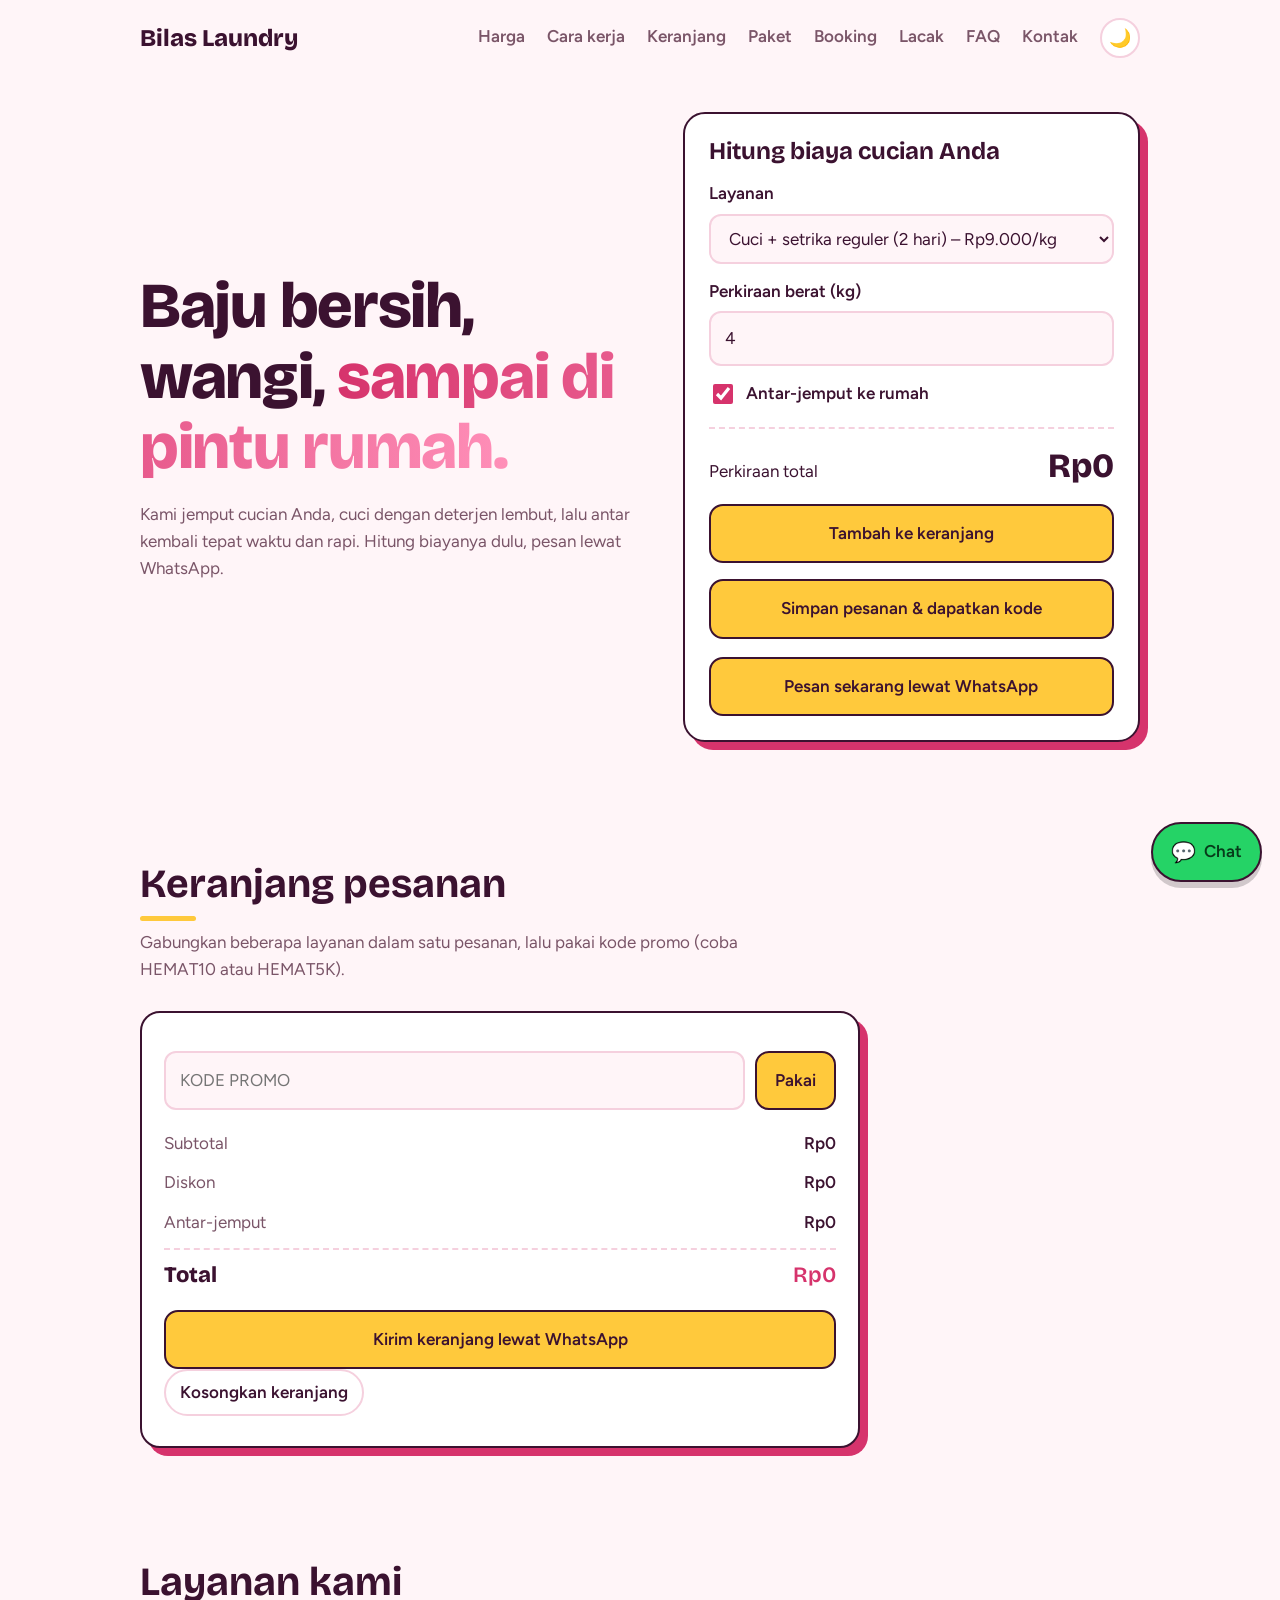
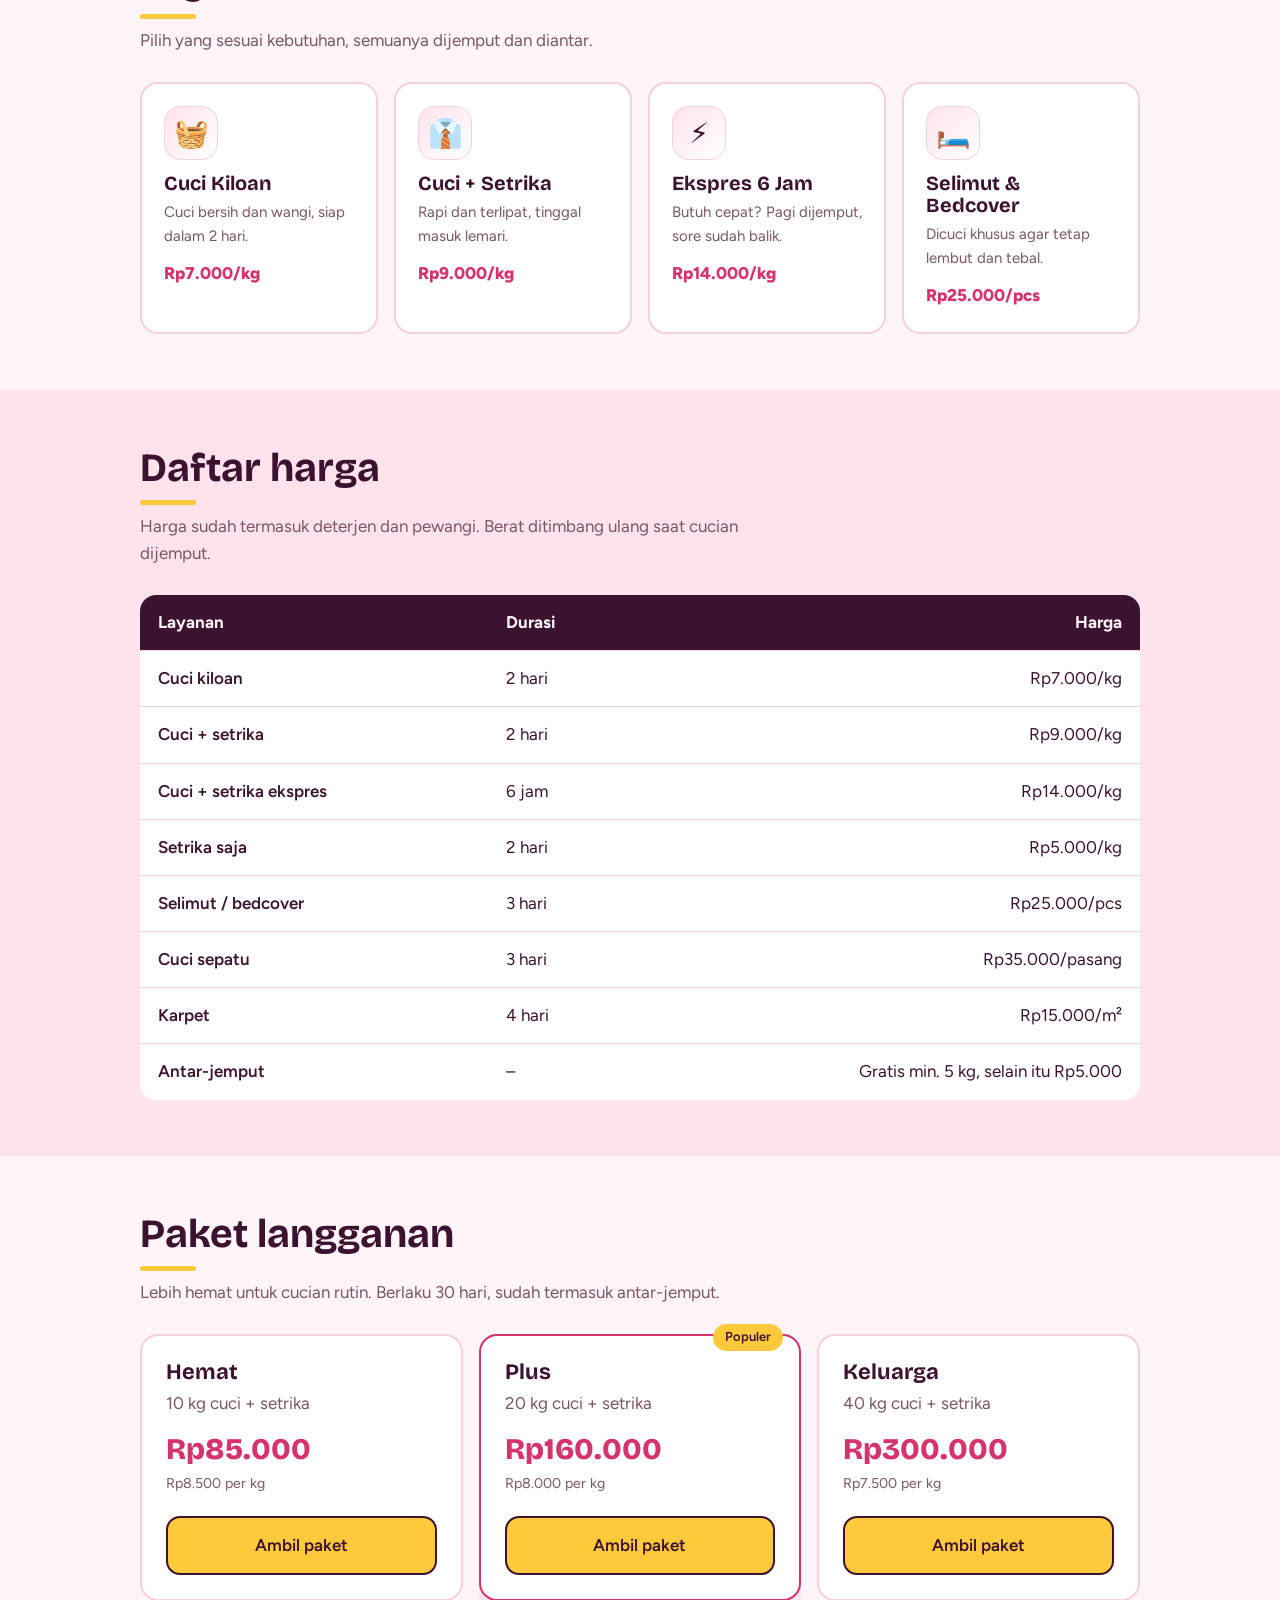
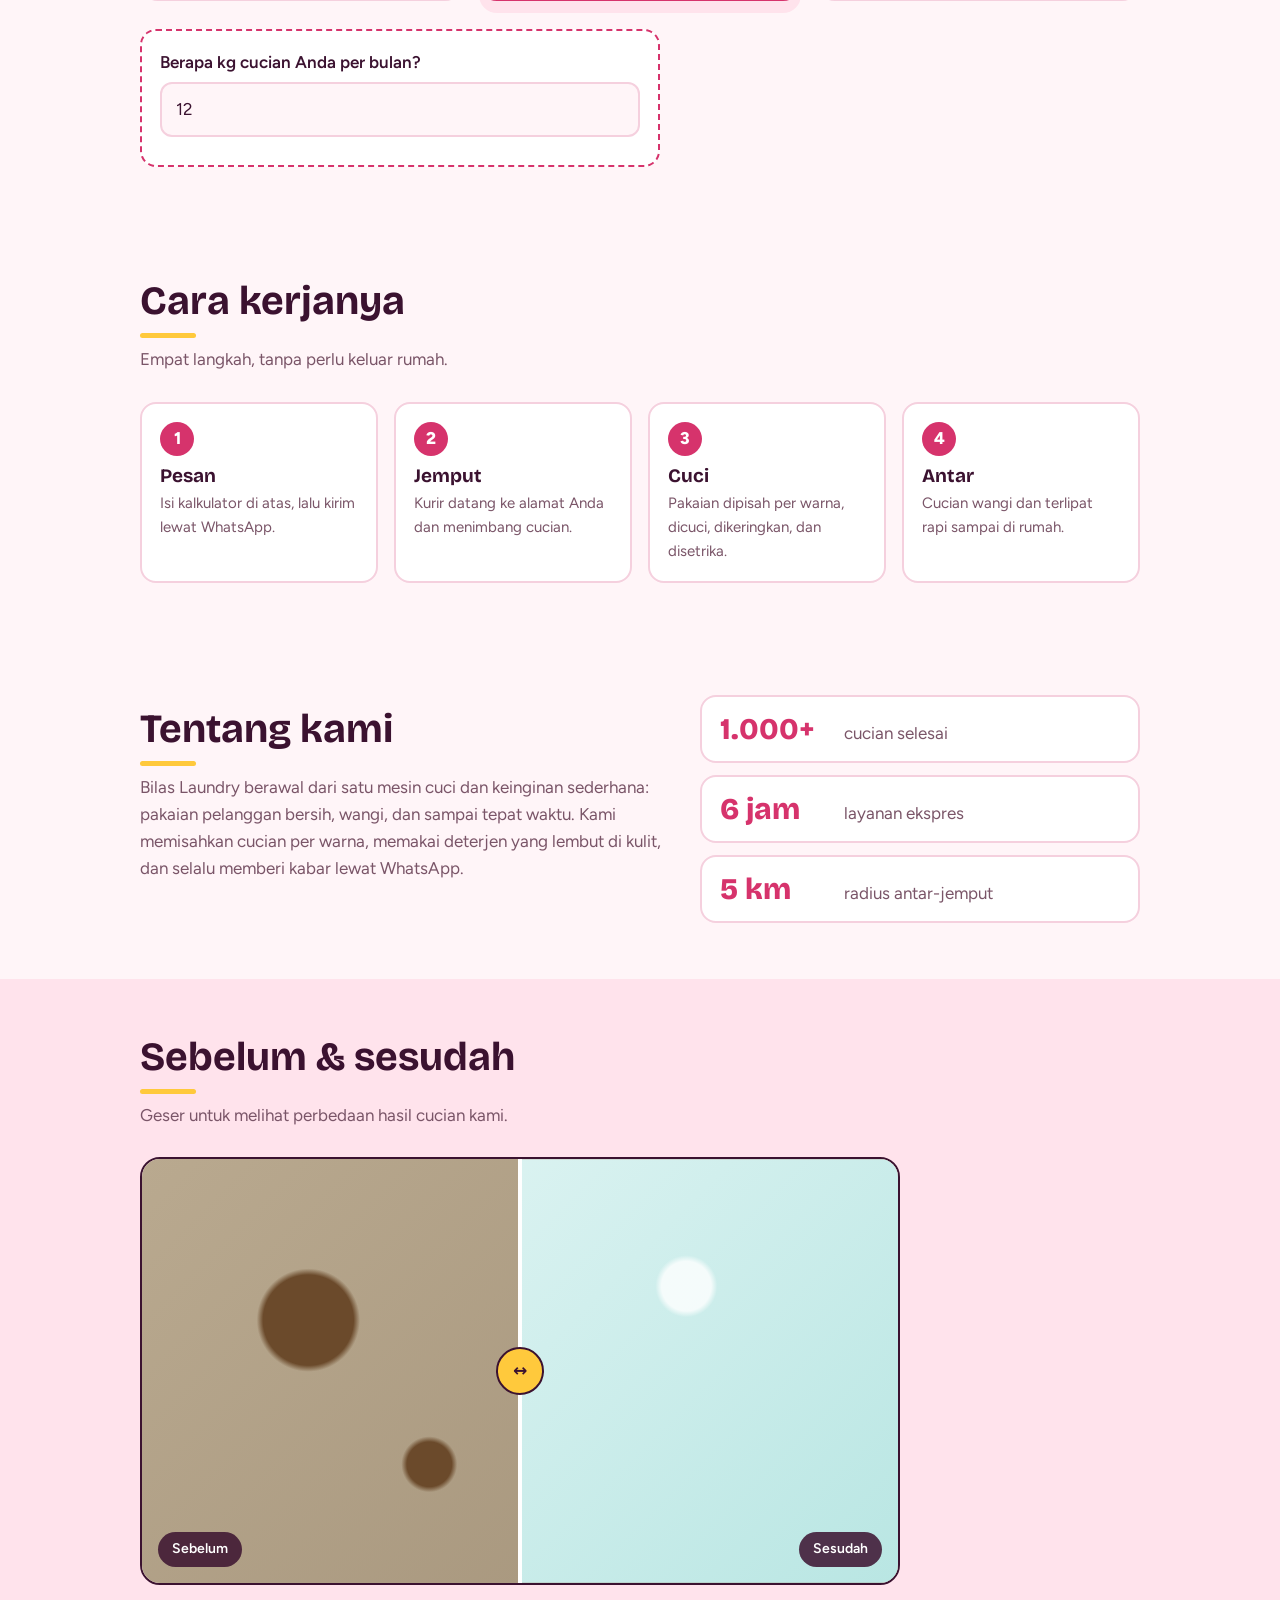
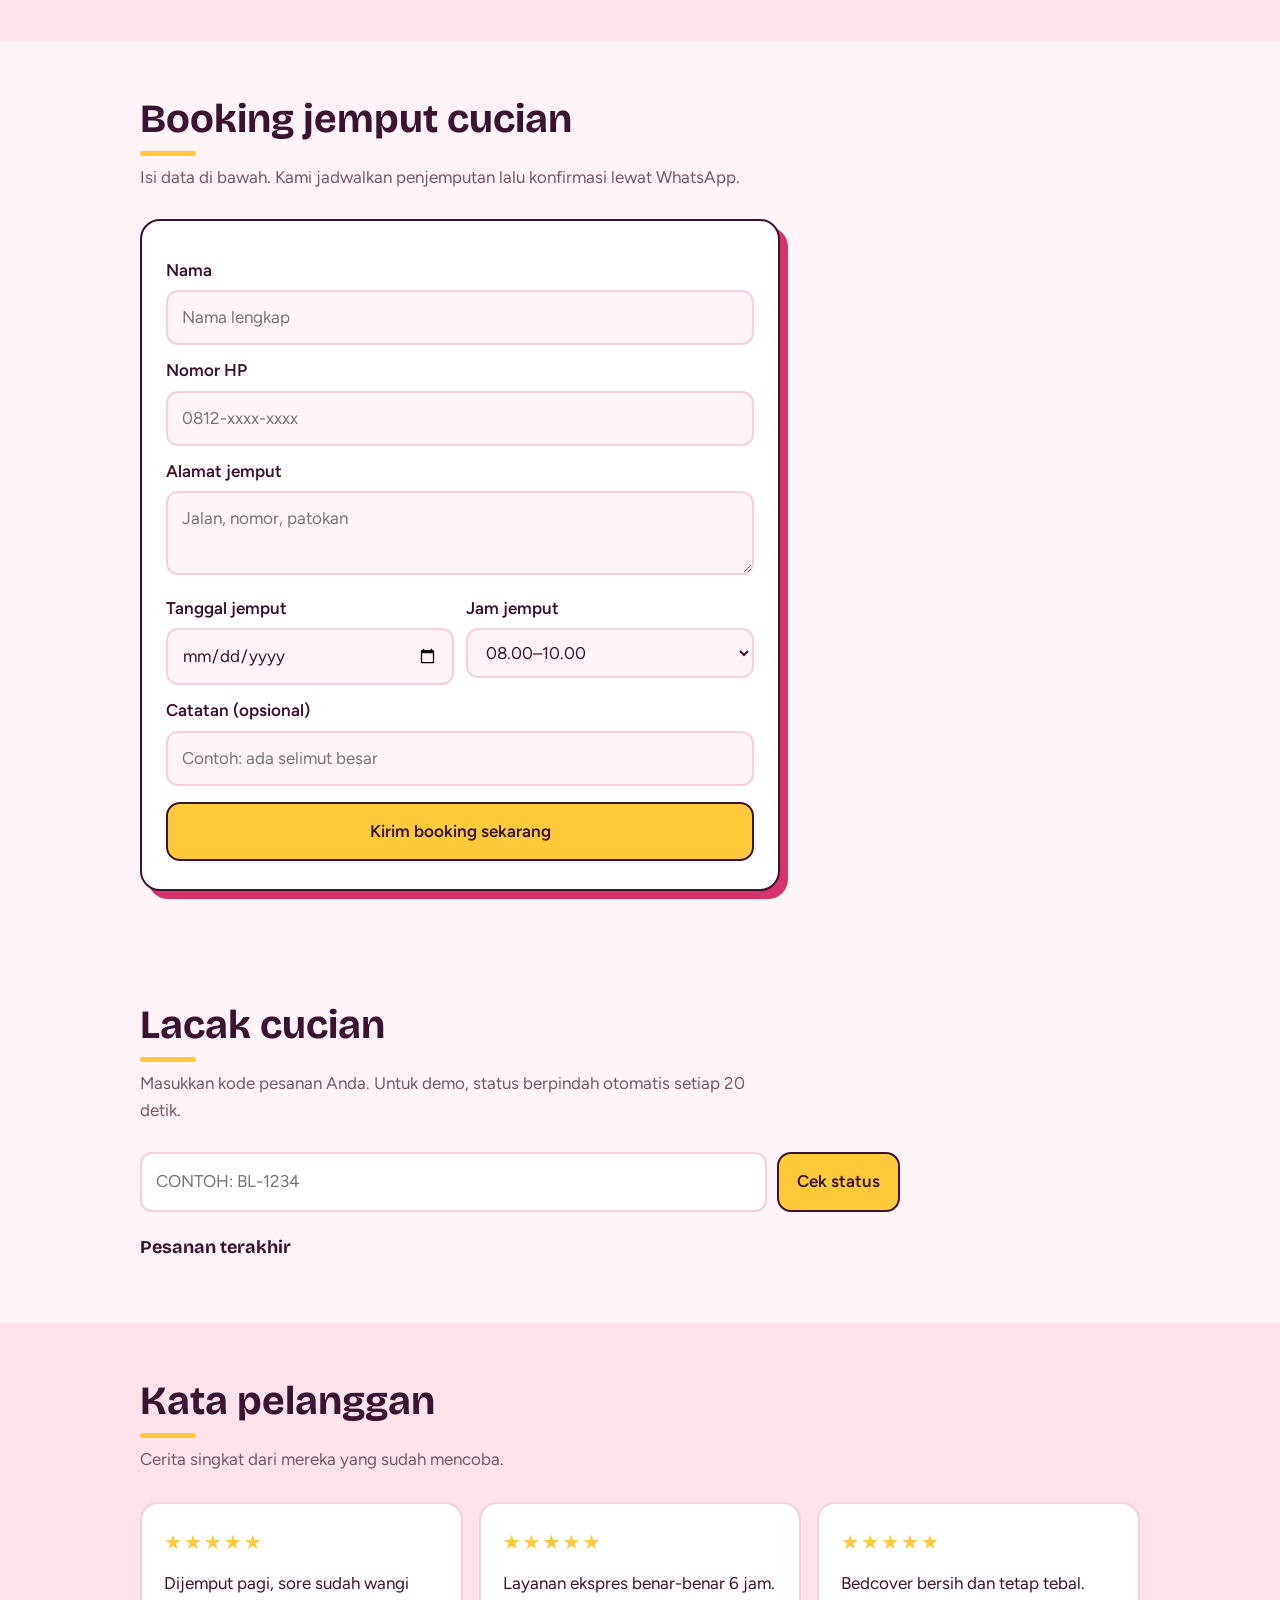
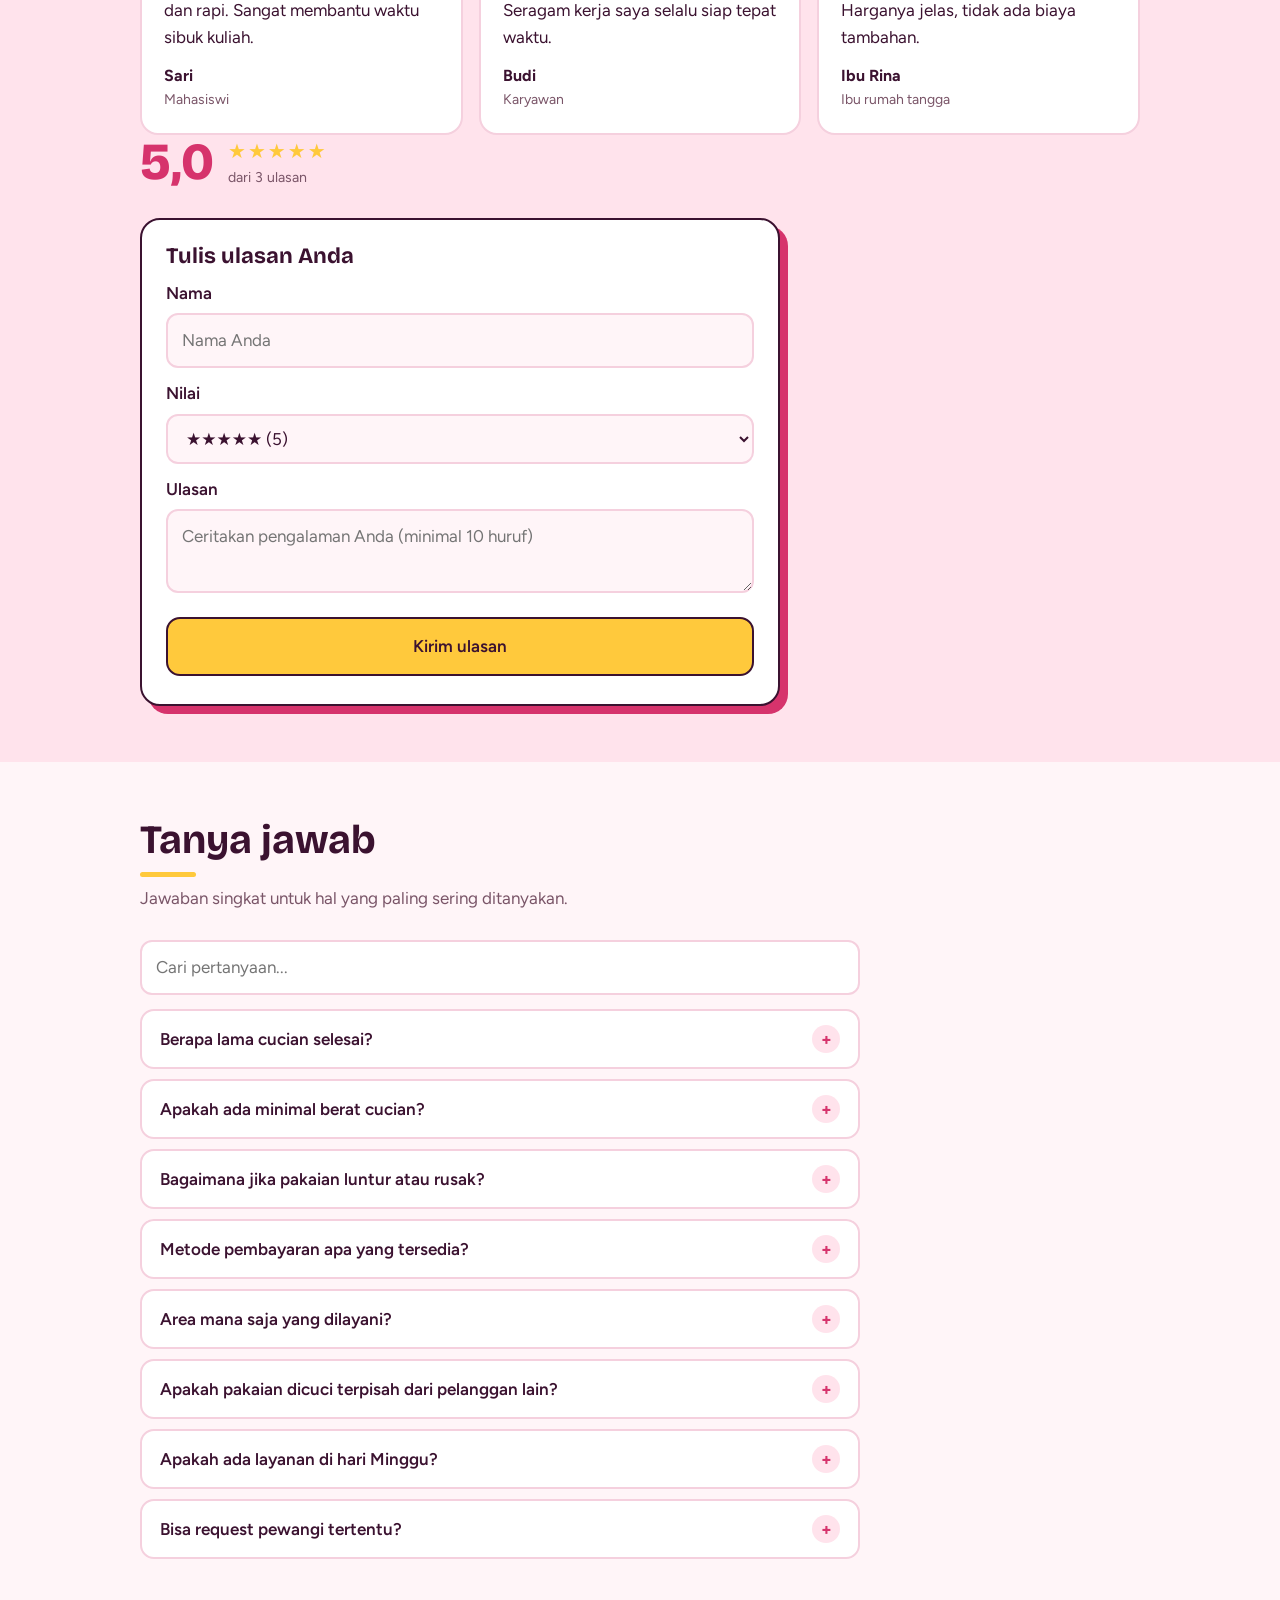
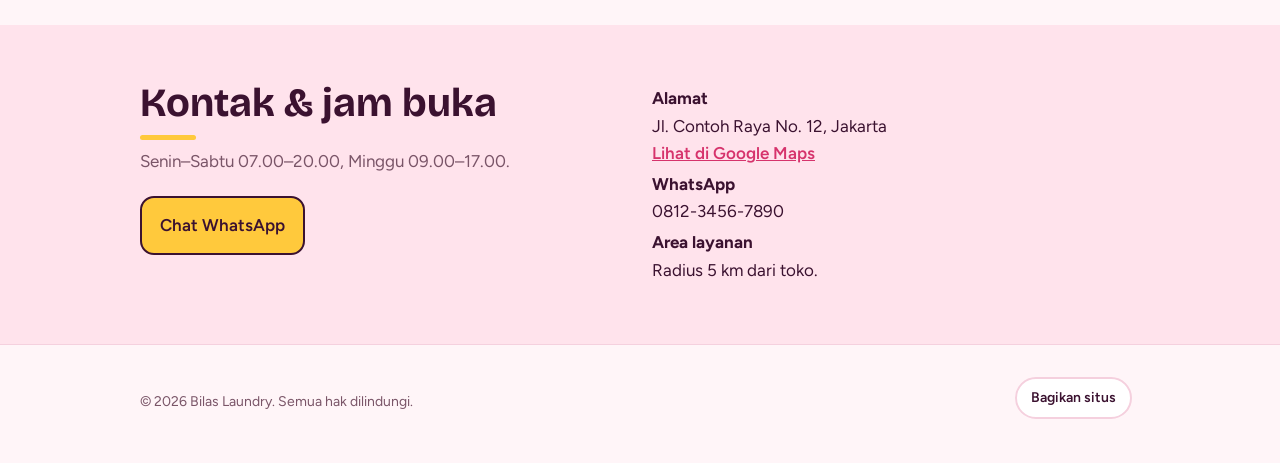
==== commit 34673b32: "feat: Major v2.0 update - PWA, i18n, Loyalty, SEO, Offline support New Features: - PWA Support: mani" ====
--- a/index.html
+++ b/index.html
@@ -9,33 +9,93 @@
 <link rel="icon" href="data:image/svg+xml,<svg xmlns=%22http://www.w3.org/2000/svg%22 viewBox=%220 0 100 100%22><text y=%22.9em%22 font-size=%2290%22>🧺</text></svg>">
 <meta name="theme-color" content="#D6336C">
 <meta name="color-scheme" content="light dark">
+<link rel="manifest" href="manifest.json">
 <meta property="og:title" content="Bilas Laundry">
 <meta property="og:description" content="Cuci, setrika, antar-jemput. Hitung biaya dan pesan lewat WhatsApp.">
 <meta property="og:type" content="website">
+<meta property="og:image" content="data:image/svg+xml,<svg xmlns='http://www.w3.org/2000/svg' viewBox='0 0 1200 630'><rect fill='%23FFF5F8' width='1200' height='630'/><text x='600' y='315' font-size='120' text-anchor='middle' dominant-baseline='middle'>🧺</text><text x='600' y='420' font-size='48' text-anchor='middle' fill='%233B1230' font-family='system-ui'>Bilas Laundry</text></svg>">
+<meta name="twitter:card" content="summary_large_image">
+<meta name="twitter:title" content="Bilas Laundry">
+<meta name="twitter:description" content="Cuci, setrika, antar-jemput. Hitung biaya dan pesan lewat WhatsApp.">
+<link rel="preconnect" href="https://fonts.googleapis.com">
+<link rel="preconnect" href="https://fonts.gstatic.com" crossorigin>
 <link href="https://fonts.googleapis.com/css2?family=Bricolage+Grotesque:wght@600;800&family=Figtree:wght@400;600&display=swap" rel="stylesheet">
 <link rel="stylesheet" href="style.css">
+<!-- JSON-LD Structured Data for SEO -->
+<script type="application/ld+json">
+{
+  "@context": "https://schema.org",
+  "@type": "LocalBusiness",
+  "name": "Bilas Laundry",
+  "description": "Layanan laundry kiloan, setrika, dan antar-jemput di Jakarta",
+  "url": "https://mariaperonika12.github.io/laundry/",
+  "telephone": "+62-812-3456-7890",
+  "address": {
+    "@type": "PostalAddress",
+    "streetAddress": "Jl. Contoh Raya No. 12",
+    "addressLocality": "Jakarta",
+    "addressCountry": "ID"
+  },
+  "openingHoursSpecification": [
+    {
+      "@type": "OpeningHoursSpecification",
+      "dayOfWeek": ["Monday", "Tuesday", "Wednesday", "Thursday", "Friday", "Saturday"],
+      "opens": "07:00",
+      "closes": "20:00"
+    },
+    {
+      "@type": "OpeningHoursSpecification",
+      "dayOfWeek": "Sunday",
+      "opens": "09:00",
+      "closes": "17:00"
+    }
+  ],
+  "priceRange": "Rp7.000 - Rp35.000",
+  "paymentAccepted": "Cash, Bank Transfer, Digital Wallet",
+  "currenciesAccepted": "IDR",
+  "areaServed": {
+    "@type": "GeoCircle",
+    "geoMidpoint": {
+      "@type": "GeoCoordinates",
+      "latitude": -6.2088,
+      "longitude": 106.8456
+    },
+    "geoRadius": "5000"
+  }
+}
+</script>
 </head>
 <body>
 <noscript>
-  <p style="margin:0;padding:12px 16px;background:#FFC93C;color:#3B1230;text-align:center;font-weight:600">
+  <p style="margin:0;padding:12px 16px;background:#FFC93C;color:#3B1230;text-align:center;font-weight:600" data-i18n="js_required">
     Aktifkan JavaScript agar kalkulator, booking, dan pelacakan cucian berfungsi.
   </p>
 </noscript>
 <div class="wrap">
   <header>
     <a class="logo" href="#">Bilas Laundry</a>
-    <nav><a href="#harga">Harga</a><a href="#cara">Cara kerja</a><a href="#keranjang">Keranjang</a><a href="#paket">Paket</a><a href="#booking">Booking</a><a href="#lacak">Lacak</a><a href="#faq">FAQ</a><a href="#kontak">Kontak</a><button id="tema" class="tema" type="button" title="Ganti tema terang atau gelap" aria-label="Ganti tema terang atau gelap" aria-pressed="false">🌙</button></nav>
+    <nav>
+      <a href="#harga" data-i18n="nav_harga">Harga</a>
+      <a href="#cara" data-i18n="nav_cara">Cara kerja</a>
+      <a href="#keranjang" data-i18n="nav_keranjang">Keranjang</a>
+      <a href="#paket" data-i18n="nav_paket">Paket</a>
+      <a href="#booking" data-i18n="nav_booking">Booking</a>
+      <a href="#lacak" data-i18n="nav_lacak">Lacak</a>
+      <a href="#faq" data-i18n="nav_faq">FAQ</a>
+      <a href="#kontak" data-i18n="nav_kontak">Kontak</a>
+      <button id="tema" class="tema" type="button" title="Ganti tema terang atau gelap" aria-label="Ganti tema terang atau gelap" aria-pressed="false">🌙</button>
+    </nav>
   </header>
 
   <div class="hero">
     <div class="bubbles" aria-hidden="true"><i></i><i></i><i></i><i></i><i></i></div>
     <div>
-      <h1>Baju bersih, wangi, <span>sampai di pintu rumah.</span></h1>
-      <p>Kami jemput cucian Anda, cuci dengan deterjen lembut, lalu antar kembali tepat waktu dan rapi. Hitung biayanya dulu, pesan lewat WhatsApp.</p>
+      <h1 data-i18n="hero_title">Baju bersih, wangi, <span>sampai di pintu rumah.</span></h1>
+      <p data-i18n="hero_desc">Kami jemput cucian Anda, cuci dengan deterjen lembut, lalu antar kembali tepat waktu dan rapi. Hitung biayanya dulu, pesan lewat WhatsApp.</p>
     </div>
     <div class="calc" id="hitung">
-      <h2>Hitung biaya cucian Anda</h2>
-      <label for="layanan">Layanan</label>
+      <h2 data-i18n="hitung_title">Hitung biaya cucian Anda</h2>
+      <label for="layanan" data-i18n="layanan_label">Layanan</label>
       <select id="layanan">
         <option value="7000" data-jam="48">Cuci kiloan reguler (2 hari) – Rp7.000/kg</option>
         <option value="9000" data-jam="48" selected>Cuci + setrika reguler (2 hari) – Rp9.000/kg</option>
@@ -44,52 +104,52 @@
         <option value="35000" data-jam="72" data-unit="pasang">Cuci sepatu (3 hari) – Rp35.000/pasang</option>
         <option value="15000" data-jam="96" data-unit="m²">Karpet (4 hari) – Rp15.000/m²</option>
       </select>
-      <label for="berat" id="lblberat">Perkiraan berat (kg)</label>
+      <label for="berat" id="lblberat" data-i18n="berat_label">Perkiraan berat (kg)</label>
       <input id="berat" type="number" min="1" max="50" step="0.5" value="4" inputmode="decimal">
-      <label class="check"><input id="antar" type="checkbox" checked> Antar-jemput ke rumah</label>
-      <div class="total"><span>Perkiraan total</span><strong id="total">Rp0</strong></div>
+      <label class="check"><input id="antar" type="checkbox" checked><span data-i18n="antar_label"> Antar-jemput ke rumah</span></label>
+      <div class="total"><span data-i18n="total_label">Perkiraan total</span><strong id="total">Rp0</strong></div>
       <p class="note" id="ongkir"></p>
       <p class="note estimasi" id="estimasi"></p>
-      <button class="btn" id="tambah" type="button">Tambah ke keranjang</button>
-      <button class="btn" id="simpan" type="button">Simpan pesanan &amp; dapatkan kode</button>
+      <button class="btn" id="tambah" type="button" data-i18n="tambah_btn">Tambah ke keranjang</button>
+      <button class="btn" id="simpan" type="button" data-i18n="simpan_btn">Simpan pesanan & dapatkan kode</button>
       <p class="note" id="kode" role="status"></p>
-      <a class="btn" id="wa" href="#" target="_blank" rel="noopener">Pesan sekarang lewat WhatsApp</a>
+      <a class="btn" id="wa" href="#" target="_blank" rel="noopener" data-i18n="wa_btn">Pesan sekarang lewat WhatsApp</a>
     </div>
   </div>
 </div>
 
 <section id="keranjang"><div class="wrap">
-  <h2>Keranjang pesanan</h2>
-  <p class="sub">Gabungkan beberapa layanan dalam satu pesanan, lalu pakai kode promo (coba HEMAT10 atau HEMAT5K).</p>
+  <h2 data-i18n="keranjang_title">Keranjang pesanan</h2>
+  <p class="sub" data-i18n="keranjang_sub">Gabungkan beberapa layanan dalam satu pesanan, lalu pakai kode promo (coba HEMAT10 atau HEMAT5K).</p>
   <div class="cart">
     <div id="cart-list"></div>
-    <div class="promo"><input id="promo" placeholder="Kode promo" aria-label="Kode promo" maxlength="12"><button class="btn" id="pakai" type="button">Pakai</button></div>
+    <div class="promo"><input id="promo" placeholder="Kode promo" aria-label="Kode promo" maxlength="12" data-i18n="promo_placeholder"><button class="btn" id="pakai" type="button" data-i18n="pakai_btn">Pakai</button></div>
     <p class="note" id="c-pesan" role="status"></p>
     <dl class="rincian">
-      <div><dt>Subtotal</dt><dd id="c-sub">Rp0</dd></div>
-      <div><dt>Diskon</dt><dd id="c-disk">Rp0</dd></div>
-      <div><dt>Antar-jemput</dt><dd id="c-ongkir">Rp0</dd></div>
-      <div class="tot"><dt>Total</dt><dd id="c-total">Rp0</dd></div>
+      <div><dt data-i18n="c_sub">Subtotal</dt><dd id="c-sub">Rp0</dd></div>
+      <div><dt data-i18n="c_disk">Diskon</dt><dd id="c-disk">Rp0</dd></div>
+      <div><dt data-i18n="c_ongkir">Antar-jemput</dt><dd id="c-ongkir">Rp0</dd></div>
+      <div class="tot"><dt data-i18n="c_total">Total</dt><dd id="c-total">Rp0</dd></div>
     </dl>
-    <button class="btn" id="c-wa" type="button">Kirim keranjang lewat WhatsApp</button>
-    <button class="chip" id="c-kosong" type="button">Kosongkan keranjang</button>
+    <button class="btn" id="c-wa" type="button" data-i18n="c_wa_btn">Kirim keranjang lewat WhatsApp</button>
+    <button class="chip" id="c-kosong" type="button" data-i18n="c_kosong_btn">Kosongkan keranjang</button>
   </div>
 </div></section>
 
 <section id="layanan"><div class="wrap">
-  <h2>Layanan kami</h2>
-  <p class="sub">Pilih yang sesuai kebutuhan, semuanya dijemput dan diantar.</p>
+  <h2 data-i18n="layanan_title">Layanan kami</h2>
+  <p class="sub" data-i18n="layanan_sub">Pilih yang sesuai kebutuhan, semuanya dijemput dan diantar.</p>
   <div class="cards">
     <article class="card"><b>🧺</b><h3>Cuci Kiloan</h3><p>Cuci bersih dan wangi, siap dalam 2 hari.</p><span>Rp7.000/kg</span></article>
     <article class="card"><b>👔</b><h3>Cuci + Setrika</h3><p>Rapi dan terlipat, tinggal masuk lemari.</p><span>Rp9.000/kg</span></article>
     <article class="card"><b>⚡</b><h3>Ekspres 6 Jam</h3><p>Butuh cepat? Pagi dijemput, sore sudah balik.</p><span>Rp14.000/kg</span></article>
-    <article class="card"><b>🛏️</b><h3>Selimut &amp; Bedcover</h3><p>Dicuci khusus agar tetap lembut dan tebal.</p><span>Rp25.000/pcs</span></article>
+    <article class="card"><b>🛏️</b><h3>Selimut & Bedcover</h3><p>Dicuci khusus agar tetap lembut dan tebal.</p><span>Rp25.000/pcs</span></article>
   </div>
 </div></section>
 
 <section id="harga" class="alt"><div class="wrap">
-  <h2>Daftar harga</h2>
-  <p class="sub">Harga sudah termasuk deterjen dan pewangi. Berat ditimbang ulang saat cucian dijemput.</p>
+  <h2 data-i18n="harga_title">Daftar harga</h2>
+  <p class="sub" data-i18n="harga_sub">Harga sudah termasuk deterjen dan pewangi. Berat ditimbang ulang saat cucian dijemput.</p>
   <div class="scroll"><table>
     <tr><th>Layanan</th><th>Durasi</th><th>Harga</th></tr>
     <tr><td>Cuci kiloan</td><td>2 hari</td><td>Rp7.000/kg</td></tr>
@@ -104,92 +164,92 @@
 </div></section>
 
 <section id="paket"><div class="wrap">
-  <h2>Paket langganan</h2>
-  <p class="sub">Lebih hemat untuk cucian rutin. Berlaku 30 hari, sudah termasuk antar-jemput.</p>
+  <h2 data-i18n="paket_title">Paket langganan</h2>
+  <p class="sub" data-i18n="paket_sub">Lebih hemat untuk cucian rutin. Berlaku 30 hari, sudah termasuk antar-jemput.</p>
   <div class="paket">
-    <article class="pk"><h3>Hemat</h3><p>10 kg cuci + setrika</p><strong>Rp85.000</strong><small>Rp8.500 per kg</small><button class="btn" type="button" data-paket="Hemat (10 kg) Rp85.000">Ambil paket</button></article>
-    <article class="pk pop"><em>Populer</em><h3>Plus</h3><p>20 kg cuci + setrika</p><strong>Rp160.000</strong><small>Rp8.000 per kg</small><button class="btn" type="button" data-paket="Plus (20 kg) Rp160.000">Ambil paket</button></article>
-    <article class="pk"><h3>Keluarga</h3><p>40 kg cuci + setrika</p><strong>Rp300.000</strong><small>Rp7.500 per kg</small><button class="btn" type="button" data-paket="Keluarga (40 kg) Rp300.000">Ambil paket</button></article>
+    <article class="pk"><h3 data-i18n="paket_hemat">Hemat</h3><p data-i18n="paket_hemat_desc">10 kg cuci + setrika</p><strong>Rp85.000</strong><small>Rp8.500 per kg</small><button class="btn" type="button" data-paket="Hemat (10 kg) Rp85.000" data-i18n="ambil_paket">Ambil paket</button></article>
+    <article class="pk pop"><em>Populer</em><h3 data-i18n="paket_plus">Plus</h3><p data-i18n="paket_plus_desc">20 kg cuci + setrika</p><strong>Rp160.000</strong><small>Rp8.000 per kg</small><button class="btn" type="button" data-paket="Plus (20 kg) Rp160.000" data-i18n="ambil_paket">Ambil paket</button></article>
+    <article class="pk"><h3 data-i18n="paket_keluarga">Keluarga</h3><p data-i18n="paket_keluarga_desc">40 kg cuci + setrika</p><strong>Rp300.000</strong><small>Rp7.500 per kg</small><button class="btn" type="button" data-paket="Keluarga (40 kg) Rp300.000" data-i18n="ambil_paket">Ambil paket</button></article>
   </div>
   <div class="saran">
-    <label for="kg-bulan">Berapa kg cucian Anda per bulan?</label>
+    <label for="kg-bulan" data-i18n="saran_label">Berapa kg cucian Anda per bulan?</label>
     <input id="kg-bulan" type="number" min="1" max="100" step="1" value="12" inputmode="numeric">
     <p id="saran-hasil" class="note" role="status"></p>
   </div>
 </div></section>
 
 <section id="cara"><div class="wrap">
-  <h2>Cara kerjanya</h2>
-  <p class="sub">Empat langkah, tanpa perlu keluar rumah.</p>
+  <h2 data-i18n="cara_title">Cara kerjanya</h2>
+  <p class="sub" data-i18n="cara_sub">Empat langkah, tanpa perlu keluar rumah.</p>
   <ol>
-    <li><h3>Pesan</h3><p>Isi kalkulator di atas, lalu kirim lewat WhatsApp.</p></li>
-    <li><h3>Jemput</h3><p>Kurir datang ke alamat Anda dan menimbang cucian.</p></li>
-    <li><h3>Cuci</h3><p>Pakaian dipisah per warna, dicuci, dikeringkan, dan disetrika.</p></li>
-    <li><h3>Antar</h3><p>Cucian wangi dan terlipat rapi sampai di rumah.</p></li>
+    <li><h3 data-i18n="cara_1_title">Pesan</h3><p data-i18n="cara_1_desc">Isi kalkulator di atas, lalu kirim lewat WhatsApp.</p></li>
+    <li><h3 data-i18n="cara_2_title">Jemput</h3><p data-i18n="cara_2_desc">Kurir datang ke alamat Anda dan menimbang cucian.</p></li>
+    <li><h3 data-i18n="cara_3_title">Cuci</h3><p data-i18n="cara_3_desc">Pakaian dipisah per warna, dicuci, dikeringkan, dan disetrika.</p></li>
+    <li><h3 data-i18n="cara_4_title">Antar</h3><p data-i18n="cara_4_desc">Cucian wangi dan terlipat rapi sampai di rumah.</p></li>
   </ol>
 </div></section>
 
 <section id="tentang"><div class="wrap tentang">
   <div>
-    <h2>Tentang kami</h2>
-    <p class="sub">Bilas Laundry berawal dari satu mesin cuci dan keinginan sederhana: pakaian pelanggan bersih, wangi, dan sampai tepat waktu. Kami memisahkan cucian per warna, memakai deterjen yang lembut di kulit, dan selalu memberi kabar lewat WhatsApp.</p>
+    <h2 data-i18n="tentang_title">Tentang kami</h2>
+    <p class="sub" data-i18n="tentang_desc">Bilas Laundry berawal dari satu mesin cuci dan keinginan sederhana: pakaian pelanggan bersih, wangi, dan sampai tepat waktu. Kami memisahkan cucian per warna, memakai deterjen yang lembut di kulit, dan selalu memberi kabar lewat WhatsApp.</p>
   </div>
   <ul class="angka">
-    <li><b>1.000+</b><span>cucian selesai</span></li>
-    <li><b>6 jam</b><span>layanan ekspres</span></li>
-    <li><b>5 km</b><span>radius antar-jemput</span></li>
+    <li><b>1.000+</b><span data-i18n="stat_1_label">cucian selesai</span></li>
+    <li><b>6 jam</b><span data-i18n="stat_2_label">layanan ekspres</span></li>
+    <li><b>5 km</b><span data-i18n="stat_3_label">radius antar-jemput</span></li>
   </ul>
 </div></section>
 
 <section id="galeri" class="alt"><div class="wrap">
-  <h2>Sebelum &amp; sesudah</h2>
-  <p class="sub">Geser untuk melihat perbedaan hasil cucian kami.</p>
+  <h2 data-i18n="galeri_title">Sebelum & sesudah</h2>
+  <p class="sub" data-i18n="galeri_sub">Geser untuk melihat perbedaan hasil cucian kami.</p>
   <div class="ba">
-    <div class="ba-pane ba-sebelum"><span>Sebelum</span></div>
-    <div class="ba-pane ba-sesudah" id="ba-sesudah"><span>Sesudah</span></div>
+    <div class="ba-pane ba-sebelum"><span data-i18n="sebelum">Sebelum</span></div>
+    <div class="ba-pane ba-sesudah" id="ba-sesudah"><span data-i18n="sesudah">Sesudah</span></div>
     <input type="range" min="0" max="100" value="50" id="ba-range" aria-label="Geser perbandingan sebelum dan sesudah">
     <div class="ba-garis" id="ba-garis"></div>
   </div>
 </div></section>
 
 <section id="booking"><div class="wrap">
-  <h2>Booking jemput cucian</h2>
-  <p class="sub">Isi data di bawah. Kami jadwalkan penjemputan lalu konfirmasi lewat WhatsApp.</p>
+  <h2 data-i18n="booking_title">Booking jemput cucian</h2>
+  <p class="sub" data-i18n="booking_sub">Isi data di bawah. Kami jadwalkan penjemputan lalu konfirmasi lewat WhatsApp.</p>
   <form class="booking" id="formbooking" novalidate>
-    <label for="bk-nama">Nama</label>
-    <input id="bk-nama" type="text" autocomplete="name" placeholder="Nama lengkap">
-    <label for="bk-hp">Nomor HP</label>
-    <input id="bk-hp" type="tel" autocomplete="tel" placeholder="0812-xxxx-xxxx">
-    <label for="bk-alamat">Alamat jemput</label>
-    <textarea id="bk-alamat" autocomplete="street-address" placeholder="Jalan, nomor, patokan"></textarea>
+    <label for="bk-nama" data-i18n="bk_nama">Nama</label>
+    <input id="bk-nama" type="text" autocomplete="name" placeholder="Nama lengkap" data-i18n="bk_nama_placeholder">
+    <label for="bk-hp" data-i18n="bk_hp">Nomor HP</label>
+    <input id="bk-hp" type="tel" autocomplete="tel" placeholder="0812-xxxx-xxxx" data-i18n="bk_hp_placeholder">
+    <label for="bk-alamat" data-i18n="bk_alamat">Alamat jemput</label>
+    <textarea id="bk-alamat" autocomplete="street-address" placeholder="Jalan, nomor, patokan" data-i18n="bk_alamat_placeholder"></textarea>
     <div class="dua">
-      <div><label for="bk-tgl">Tanggal jemput</label><input id="bk-tgl" type="date"></div>
-      <div><label for="bk-jam">Jam jemput</label>
+      <div><label for="bk-tgl" data-i18n="bk_tgl">Tanggal jemput</label><input id="bk-tgl" type="date"></div>
+      <div><label for="bk-jam" data-i18n="bk_jam">Jam jemput</label>
         <select id="bk-jam">
           <option>08.00–10.00</option><option>10.00–12.00</option><option>13.00–15.00</option><option>15.00–17.00</option>
         </select></div>
     </div>
-    <label for="bk-catatan">Catatan (opsional)</label>
-    <input id="bk-catatan" type="text" placeholder="Contoh: ada selimut besar">
-    <button class="btn" type="submit">Kirim booking sekarang</button>
+    <label for="bk-catatan" data-i18n="bk_catatan">Catatan (opsional)</label>
+    <input id="bk-catatan" type="text" placeholder="Contoh: ada selimut besar" data-i18n="bk_catatan_placeholder">
+    <button class="btn" type="submit" data-i18n="bk_submit">Kirim booking sekarang</button>
     <p class="note" id="bk-status" role="status"></p>
   </form>
 </div></section>
 
 <section id="lacak"><div class="wrap">
-  <h2>Lacak cucian</h2>
-  <p class="sub">Masukkan kode pesanan Anda. Untuk demo, status berpindah otomatis setiap 20 detik.</p>
+  <h2 data-i18n="lacak_title">Lacak cucian</h2>
+  <p class="sub" data-i18n="lacak_sub">Masukkan kode pesanan Anda. Untuk demo, status berpindah otomatis setiap 20 detik.</p>
   <div class="lacak">
-    <div class="cari"><input id="kodeinput" placeholder="Contoh: BL-1234" aria-label="Kode pesanan" maxlength="8"><button class="btn" id="cari" type="button">Cek status</button></div>
+    <div class="cari"><input id="kodeinput" placeholder="Contoh: BL-1234" aria-label="Kode pesanan" maxlength="8" data-i18n="kode_placeholder"><button class="btn" id="cari" type="button" data-i18n="cari_btn">Cek status</button></div>
     <div id="hasil" aria-live="polite"></div>
-    <h3>Pesanan terakhir</h3>
+    <h3 data-i18n="riwayat_title">Pesanan terakhir</h3>
     <div id="riwayat"></div>
   </div>
 </div></section>
 
 <section id="testimoni" class="alt"><div class="wrap">
-  <h2>Kata pelanggan</h2>
-  <p class="sub">Cerita singkat dari mereka yang sudah mencoba.</p>
+  <h2 data-i18n="testi_title">Kata pelanggan</h2>
+  <p class="sub" data-i18n="testi_sub">Cerita singkat dari mereka yang sudah mencoba.</p>
   <div class="testi">
     <figure><div class="stars" aria-label="5 dari 5 bintang">★★★★★</div><blockquote>Dijemput pagi, sore sudah wangi dan rapi. Sangat membantu waktu sibuk kuliah.</blockquote><figcaption><b>Sari</b>Mahasiswi</figcaption></figure>
     <figure><div class="stars" aria-label="5 dari 5 bintang">★★★★★</div><blockquote>Layanan ekspres benar-benar 6 jam. Seragam kerja saya selalu siap tepat waktu.</blockquote><figcaption><b>Budi</b>Karyawan</figcaption></figure>
@@ -198,23 +258,23 @@
   <div class="rata"><strong id="u-rata">5,0</strong><div><span id="u-bintang" class="stars" aria-hidden="true">★★★★★</span><small id="u-jumlah">dari 3 ulasan</small></div></div>
   <div id="u-daftar" class="testi baru"></div>
   <form id="fulasan" class="booking ulas" novalidate>
-    <h3>Tulis ulasan Anda</h3>
-    <label for="u-nama">Nama</label>
-    <input id="u-nama" type="text" maxlength="30" placeholder="Nama Anda">
-    <label for="u-nilai">Nilai</label>
+    <h3 data-i18n="ulasan_title">Tulis ulasan Anda</h3>
+    <label for="u-nama" data-i18n="u_nama">Nama</label>
+    <input id="u-nama" type="text" maxlength="30" placeholder="Nama Anda" data-i18n="u_nama_placeholder">
+    <label for="u-nilai" data-i18n="u_nilai">Nilai</label>
     <select id="u-nilai"><option value="5">★★★★★ (5)</option><option value="4">★★★★☆ (4)</option><option value="3">★★★☆☆ (3)</option><option value="2">★★☆☆☆ (2)</option><option value="1">★☆☆☆☆ (1)</option></select>
-    <label for="u-teks">Ulasan</label>
-    <textarea id="u-teks" maxlength="200" placeholder="Ceritakan pengalaman Anda (minimal 10 huruf)"></textarea>
-    <button class="btn" type="submit">Kirim ulasan</button>
+    <label for="u-teks" data-i18n="u_teks">Ulasan</label>
+    <textarea id="u-teks" maxlength="200" placeholder="Ceritakan pengalaman Anda (minimal 10 huruf)" data-i18n="u_teks_placeholder"></textarea>
+    <button class="btn" type="submit" data-i18n="u_submit">Kirim ulasan</button>
     <p class="note" id="u-pesan" role="status"></p>
   </form>
 </div></section>
 
 <section id="faq"><div class="wrap">
-  <h2>Tanya jawab</h2>
-  <p class="sub">Jawaban singkat untuk hal yang paling sering ditanyakan.</p>
-  <input id="faq-cari" class="cari-faq" type="search" placeholder="Cari pertanyaan..." aria-label="Cari pertanyaan">
-  <p id="faq-kosong" class="kosong" hidden>Tidak ada pertanyaan yang cocok.</p>
+  <h2 data-i18n="faq_title">Tanya jawab</h2>
+  <p class="sub" data-i18n="faq_sub">Jawaban singkat untuk hal yang paling sering ditanyakan.</p>
+  <input id="faq-cari" class="cari-faq" type="search" placeholder="Cari pertanyaan..." aria-label="Cari pertanyaan" data-i18n="faq_search">
+  <p id="faq-kosong" class="kosong" hidden data-i18n="faq_empty">Tidak ada pertanyaan yang cocok.</p>
   <div class="faq">
     <details>
       <summary>Berapa lama cucian selesai?</summary>
@@ -253,20 +313,20 @@
 
 <section id="kontak" class="alt"><div class="wrap contact">
   <div>
-    <h2>Kontak &amp; jam buka</h2>
-    <p class="sub">Senin–Sabtu 07.00–20.00, Minggu 09.00–17.00.</p>
-    <a class="btn" href="https://wa.me/6281234567890" target="_blank" rel="noopener" style="display:inline-block">Chat WhatsApp</a>
+    <h2 data-i18n="kontak_title">Kontak & jam buka</h2>
+    <p class="sub" data-i18n="kontak_sub">Senin–Sabtu 07.00–20.00, Minggu 09.00–17.00.</p>
+    <a class="btn" href="https://wa.me/6281234567890" target="_blank" rel="noopener" style="display:inline-block" data-i18n="wa_chat">Chat WhatsApp</a>
   </div>
   <div>
-    <p><strong>Alamat</strong><br>Jl. Contoh Raya No. 12, Jakarta<br><a href="https://www.google.com/maps/search/?api=1&query=Jl.+Contoh+Raya+No.+12,+Jakarta" target="_blank" rel="noopener" style="color:var(--teal);font-weight:600">Lihat di Google Maps</a></p>
-    <p><strong>WhatsApp</strong><br>0812-3456-7890</p>
-    <p><strong>Area layanan</strong><br>Radius 5 km dari toko.</p>
-  </div>
-</div></section>
-
-<footer><div class="wrap">© 2026 Bilas Laundry. Semua hak dilindungi. <button id="bagikan" class="chip" type="button" style="margin-left:12px">Bagikan situs</button></div></footer>
-
-<button id="atas" class="atas" type="button" title="Kembali ke atas" aria-label="Kembali ke atas" hidden>↑</button>
+    <p><strong data-i18n="alamat_label">Alamat</strong><br>Jl. Contoh Raya No. 12, Jakarta<br><a href="https://www.google.com/maps/search/?api=1&query=Jl.+Contoh+Raya+No.+12,+Jakarta" target="_blank" rel="noopener" style="color:var(--teal);font-weight:600" data-i18n="maps_link">Lihat di Google Maps</a></p>
+    <p><strong data-i18n="wa_label">WhatsApp</strong><br>0812-3456-7890</p>
+    <p><strong data-i18n="area_label">Area layanan</strong><br><span data-i18n="area_desc">Radius 5 km dari toko.</span></p>
+  </div>
+</div></section>
+
+<footer><div class="wrap">© 2026 Bilas Laundry. Semua hak dilindungi. <button id="bagikan" class="chip" type="button" style="margin-left:12px" data-i18n="share_btn">Bagikan situs</button></div></footer>
+
+<button id="atas" class="atas" type="button" title="Kembali ke atas" aria-label="Kembali ke atas" hidden data-i18n="back_top">↑</button>
 
 <a class="wa-float" href="https://wa.me/6281234567890" target="_blank" rel="noopener" aria-label="Chat WhatsApp"><span>💬</span> Chat</a>
 
--- a/style.css
+++ b/style.css
@@ -1,14 +1,15 @@
+/* Bilas Laundry – style.css: warna memakai variabel di :root */
 :root{
-  --bg:#F3FBFA;--surface:#FFFFFF;--ink:#12303F;--muted:#4C6672;--line:#CFE6E4;
-  --teal:#128C87;--teal-ink:#FFFFFF;--sun:#FFC93C;--sun-ink:#12303F;--wash:#D9F1F0;
+  --bg:#FFF5F8;--surface:#FFFFFF;--ink:#3B1230;--muted:#7A5568;--line:#F5D0DE;
+  --teal:#D6336C;--teal-ink:#FFFFFF;--sun:#FFC93C;--sun-ink:#3B1230;--wash:#FFE3EC;
   box-sizing:border-box;padding-top:env(safe-area-inset-top,0px);padding-bottom:env(safe-area-inset-bottom,0px);
 }
 @media (prefers-color-scheme:dark){:root:not([data-theme="light"]){
-  --bg:#0D1F28;--surface:#14303C;--ink:#E8F5F4;--muted:#9DBBC2;--line:#25465A;
-  --teal:#3CC4BC;--teal-ink:#0D1F28;--wash:#173B47;}}
+  --bg:#2A1020;--surface:#3A1830;--ink:#FFEAF2;--muted:#D9A7BD;--line:#5A2A47;
+  --teal:#FF7FA8;--teal-ink:#2A1020;--wash:#4A1F3A;}}
 :root[data-theme="dark"]{
-  --bg:#0D1F28;--surface:#14303C;--ink:#E8F5F4;--muted:#9DBBC2;--line:#25465A;
-  --teal:#3CC4BC;--teal-ink:#0D1F28;--wash:#173B47;}
+  --bg:#2A1020;--surface:#3A1830;--ink:#FFEAF2;--muted:#D9A7BD;--line:#5A2A47;
+  --teal:#FF7FA8;--teal-ink:#2A1020;--wash:#4A1F3A;}
 html{scroll-padding-top:calc(84px + env(safe-area-inset-top,0px));scroll-behavior:smooth}
 *{box-sizing:border-box}
 body{margin:0;background:var(--bg);color:var(--ink);font:400 17px/1.6 Figtree,system-ui,sans-serif}
@@ -139,19 +140,19 @@
 /* Galeri sebelum & sesudah */
 .ba{position:relative;max-width:760px;aspect-ratio:16/9;border-radius:20px;overflow:hidden;border:2px solid var(--ink);touch-action:pan-y}
 .ba-pane{position:absolute;inset:0;display:flex;align-items:flex-end;padding:16px}
-.ba-pane span{padding:6px 14px;border-radius:999px;background:rgba(18,48,63,.85);color:#fff;font-weight:600;font-size:14px}
+.ba-pane span{padding:6px 14px;border-radius:999px;background:rgba(59,18,48,.85);color:#fff;font-weight:600;font-size:14px}
 .ba-sebelum{background:radial-gradient(circle at 22% 38%,#6b4a2b 0 7%,transparent 8%),radial-gradient(circle at 58% 58%,#7a5a35 0 9%,transparent 10%),radial-gradient(circle at 80% 28%,#5a3d22 0 5%,transparent 6%),radial-gradient(circle at 38% 72%,#6b4a2b 0 4%,transparent 5%),linear-gradient(135deg,#b9a98f,#a39279)}
 .ba-sesudah{justify-content:flex-end;background:radial-gradient(circle at 72% 30%,rgba(255,255,255,.8) 0 4%,transparent 5%),radial-gradient(circle at 30% 65%,rgba(255,255,255,.6) 0 3%,transparent 4%),linear-gradient(135deg,#e9f8f7,#b9e6e3);clip-path:inset(0 0 0 50%)}
 .ba input{position:absolute;inset:0;width:100%;height:100%;margin:0;opacity:0;cursor:ew-resize;z-index:3}
 .ba-garis{position:absolute;top:0;bottom:0;left:50%;width:4px;margin-left:-2px;background:#fff;z-index:2;pointer-events:none}
-.ba-garis::after{content:"\2194";position:absolute;top:50%;left:50%;transform:translate(-50%,-50%);width:44px;height:44px;border-radius:50%;background:var(--sun);color:#12303F;display:grid;place-items:center;font-weight:800;border:2px solid #12303F}
+.ba-garis::after{content:"\2194";position:absolute;top:50%;left:50%;transform:translate(-50%,-50%);width:44px;height:44px;border-radius:50%;background:var(--sun);color:#3B1230;display:grid;place-items:center;font-weight:800;border:2px solid #3B1230}
 .ba input:focus-visible ~ .ba-garis{box-shadow:0 0 0 4px var(--sun)}
 
 /* Estimasi selesai dan tombol kembali ke atas */
 .estimasi{font-weight:600;color:var(--teal)}
 .atas{position:fixed;left:18px;bottom:calc(18px + env(safe-area-inset-bottom,0px));z-index:50;width:46px;height:46px;border-radius:50%;border:2px solid var(--ink);background:var(--surface);color:var(--ink);font-size:20px;font-weight:800;cursor:pointer}
 .atas[hidden]{display:none}
-.atas:hover{background:var(--sun);color:#12303F}
+.atas:hover{background:var(--sun);color:#3B1230}
 
 /* Tentang kami */
 .tentang{display:grid;grid-template-columns:1.2fr 1fr;gap:32px;align-items:center}
@@ -173,6 +174,54 @@
 .muncul{opacity:0;transform:translateY(24px);transition:opacity .6s,transform .6s}
 .muncul.tampak{opacity:1;transform:none}
 @media (prefers-reduced-motion:reduce){.muncul{opacity:1;transform:none;transition:none}}
+
+/* Keranjang dan paket langganan */
+.cart{max-width:720px;background:var(--surface);border:2px solid var(--ink);border-radius:20px;padding:22px;box-shadow:8px 8px 0 var(--teal)}
+.item{display:flex;justify-content:space-between;align-items:center;gap:12px;padding:12px 0;border-bottom:1px dashed var(--line)}
+.item small{display:block;color:var(--muted)}
+.item div:last-child{display:flex;align-items:center;gap:10px}
+.item .chip{margin:0}
+.promo{display:flex;gap:10px;margin-top:16px}
+.promo input{flex:1;font:inherit;padding:12px 14px;border-radius:12px;border:2px solid var(--line);background:var(--bg);color:var(--ink);text-transform:uppercase}
+.promo .btn{width:auto;margin:0}
+.rincian{margin:14px 0 0}
+.rincian div{display:flex;justify-content:space-between;padding:6px 0}
+.rincian dt{color:var(--muted)}.rincian dd{margin:0;font-weight:600}
+.rincian .tot{border-top:2px dashed var(--line);margin-top:6px;padding-top:12px;font:800 22px "Bricolage Grotesque",sans-serif}
+.rincian .tot dt{color:var(--ink)}.rincian .tot dd{color:var(--teal)}
+.paket{display:grid;grid-template-columns:repeat(3,1fr);gap:16px}
+.pk{position:relative;background:var(--surface);border:2px solid var(--line);border-radius:18px;padding:24px;display:flex;flex-direction:column;gap:6px}
+.pk.pop{border-color:var(--teal);box-shadow:0 10px 0 var(--wash)}
+.pk em{position:absolute;top:-12px;right:16px;background:var(--sun);color:#3B1230;font-style:normal;font-weight:600;font-size:13px;padding:3px 12px;border-radius:999px}
+.pk h3{font-size:22px}.pk p{margin:0;color:var(--muted)}
+.pk strong{font:800 30px "Bricolage Grotesque",sans-serif;color:var(--teal);margin-top:8px}
+.pk small{color:var(--muted)}
+.pk .btn{margin-top:14px}
+@media (max-width:820px){.paket{grid-template-columns:1fr}}
+@media (max-width:480px){.promo{flex-direction:column}.promo .btn{width:100%}}
+
+/* Ulasan pelanggan dan pencarian FAQ */
+.rata{display:flex;align-items:center;gap:14px;margin:0 0 20px}
+.rata strong{font:800 52px "Bricolage Grotesque",sans-serif;color:var(--teal);line-height:1}
+.rata small{display:block;color:var(--muted)}
+.testi.baru{margin-top:16px}
+.testi:empty{display:none}
+.ulas{margin-top:28px}
+.ulas h3{font-size:22px;margin-bottom:4px}
+.cari-faq{width:100%;max-width:720px;font:inherit;padding:12px 14px;border-radius:12px;border:2px solid var(--line);background:var(--surface);color:var(--ink);margin-bottom:14px}
+.faq details[hidden]{display:none}
+
+/* Rekomendasi paket */
+.saran{max-width:520px;margin-top:28px;background:var(--surface);border:2px dashed var(--teal);border-radius:16px;padding:18px}
+.saran label{margin-top:0}
+.saran input{width:100%;font:inherit;padding:12px 14px;border-radius:12px;border:2px solid var(--line);background:var(--bg);color:var(--ink)}
+.saran .note{font-weight:600;color:var(--teal);margin-top:10px}
+
+/* Efek tekan pada tombol */
+.btn:active,.chip:active{transform:scale(.97)}
+
+/* Pertanyaan FAQ berubah warna saat disentuh */
+.faq summary:hover{color:var(--teal)}
 
 /* Penyempurnaan tampilan beranda */
 .site-header{position:sticky;top:0;z-index:40;padding:0;background:var(--bg);background:color-mix(in srgb,var(--bg) 90%,transparent);backdrop-filter:blur(14px);-webkit-backdrop-filter:blur(14px);border-bottom:1px solid var(--line)}
@@ -200,4 +249,204 @@
 footer{padding:32px 0 36px}
 footer .wrap{display:flex;align-items:center;justify-content:space-between;gap:14px;flex-wrap:wrap}
 @media (max-width:640px){footer .wrap{justify-content:center;text-align:center}}
-@media (prefers-reduced-motion:reduce){.testi figure{transition:none}.testi figure:hover{transform:none}}+@media (prefers-reduced-motion:reduce){.testi figure{transition:none}.testi figure:hover{transform:none}}
+
+/* Language toggle button */
+#lang-toggle {
+  width: 44px;
+  height: 44px;
+  border-radius: 50%;
+  border: 2px solid var(--line);
+  background: var(--surface);
+  color: var(--ink);
+  font-size: 14px;
+  font-weight: 700;
+  cursor: pointer;
+  display: flex;
+  align-items: center;
+  justify-content: center;
+}
+#lang-toggle:hover { border-color: var(--teal); }
+
+/* Loyalty Modal */
+.modal-overlay {
+  position: fixed;
+  inset: 0;
+  background: rgba(59, 18, 48, 0.6);
+  backdrop-filter: blur(4px);
+  -webkit-backdrop-filter: blur(4px);
+  z-index: 1000;
+  display: flex;
+  align-items: center;
+  justify-content: center;
+  padding: 20px;
+  animation: fadeIn 0.2s ease;
+}
+@keyframes fadeIn { from { opacity: 0; } to { opacity: 1; } }
+
+.modal {
+  background: var(--surface);
+  border: 2px solid var(--ink);
+  border-radius: 20px;
+  padding: 24px;
+  max-width: 480px;
+  width: 100%;
+  max-height: 85vh;
+  overflow-y: auto;
+  box-shadow: 0 20px 40px rgba(0,0,0,0.3);
+  animation: slideUp 0.3s ease;
+}
+@keyframes slideUp { from { opacity: 0; transform: translateY(20px); } to { opacity: 1; transform: none; } }
+
+.modal-close {
+  position: absolute;
+  top: 12px;
+  right: 12px;
+  width: 36px;
+  height: 36px;
+  border-radius: 50%;
+  border: 2px solid var(--line);
+  background: var(--surface);
+  color: var(--ink);
+  font-size: 20px;
+  cursor: pointer;
+  display: flex;
+  align-items: center;
+  justify-content: center;
+  line-height: 1;
+}
+.modal-close:hover { border-color: var(--teal); background: var(--wash); }
+
+.loyalty-header {
+  display: grid;
+  grid-template-columns: 1fr 1fr;
+  gap: 16px;
+  margin: 16px 0;
+  padding: 16px;
+  background: var(--wash);
+  border-radius: 16px;
+  border: 2px dashed var(--teal);
+}
+.points-display {
+  display: flex;
+  flex-direction: column;
+  align-items: center;
+  gap: 4px;
+}
+.points-label { font-size: 14px; color: var(--muted); font-weight: 600; text-transform: uppercase; letter-spacing: 0.05em; }
+.points-value { font: 800 36px "Bricolage Grotesque", sans-serif; color: var(--teal); }
+
+.referral-section h3 { margin: 0 0 8px; font-size: 16px; }
+.referral-code-display { display: flex; gap: 8px; margin-bottom: 8px; }
+.referral-code-display code {
+  flex: 1;
+  background: var(--ink);
+  color: var(--bg);
+  padding: 10px 14px;
+  border-radius: 10px;
+  font-family: "Bricolage Grotesque", monospace;
+  font-size: 18px;
+  letter-spacing: 0.1em;
+  text-align: center;
+}
+.referral-code-display .btn { width: auto; padding: 10px 16px; }
+.referral-section input { width: 100%; margin-top: 8px; }
+.referral-section .btn { width: 100%; margin-top: 8px; }
+
+.rewards-grid {
+  display: grid;
+  grid-template-columns: repeat(2, 1fr);
+  gap: 12px;
+  margin: 12px 0 24px;
+}
+.reward-card {
+  background: var(--surface);
+  border: 2px solid var(--line);
+  border-radius: 14px;
+  padding: 16px;
+  cursor: pointer;
+  text-align: left;
+  transition: all 0.2s;
+  display: flex;
+  flex-direction: column;
+  gap: 8px;
+}
+.reward-card:hover:not(.disabled) { border-color: var(--teal); transform: translateY(-2px); box-shadow: 0 8px 0 var(--wash); }
+.reward-card.disabled { opacity: 0.5; cursor: not-allowed; background: var(--bg); }
+.reward-name { font-weight: 600; color: var(--ink); }
+.reward-cost { font-size: 14px; color: var(--teal); font-weight: 600; }
+
+.loyalty-history { max-height: 200px; overflow-y: auto; }
+.history-item {
+  display: flex;
+  justify-content: space-between;
+  align-items: center;
+  padding: 10px 12px;
+  background: var(--bg);
+  border-radius: 10px;
+  margin-bottom: 8px;
+  font-size: 14px;
+}
+.history-item .positive { color: var(--teal); font-weight: 600; }
+.history-item .negative { color: var(--pink-deep); font-weight: 600; }
+
+/* Install Prompt */
+.install-prompt {
+  position: fixed;
+  bottom: 90px;
+  left: 20px;
+  right: 20px;
+  max-width: 400px;
+  margin: 0 auto;
+  z-index: 100;
+  animation: slideUp 0.3s ease;
+}
+@media (min-width: 640px) {
+  .install-prompt { bottom: 90px; left: auto; right: 20px; max-width: 360px; margin: 0; }
+}
+.install-content {
+  display: flex;
+  align-items: center;
+  gap: 12px;
+  background: var(--surface);
+  border: 2px solid var(--ink);
+  border-radius: 16px;
+  padding: 16px;
+  box-shadow: 0 10px 30px rgba(0,0,0,0.2);
+}
+.install-icon { font-size: 28px; }
+.install-text { flex: 1; }
+.install-text strong { display: block; color: var(--ink); margin-bottom: 2px; }
+.install-text span { font-size: 13px; color: var(--muted); }
+.install-content .btn { width: auto; margin: 0; padding: 10px 16px; font-size: 14px; }
+.install-content .chip { margin: 0; padding: 10px 14px; font-size: 14px; }
+
+/* PWA standalone adjustments */
+@media (display-mode: standalone) {
+  .wa-float { display: none; }
+  .atas { display: none; }
+  header { padding-top: env(safe-area-inset-top, 18px); }
+}
+
+/* Offline indicator */
+.offline-indicator {
+  position: fixed;
+  top: 0;
+  left: 0;
+  right: 0;
+  background: var(--pink-deep);
+  color: var(--pink-ink);
+  text-align: center;
+  padding: 8px;
+  font-size: 14px;
+  font-weight: 600;
+  z-index: 2000;
+  animation: slideDown 0.3s ease;
+}
+@keyframes slideDown { from { transform: translateY(-100%); } to { transform: none; } }
+
+/* Reduced motion */
+@media (prefers-reduced-motion: reduce) {
+  .modal-overlay, .modal, .install-prompt { animation: none; }
+  .modal-close, .reward-card { transition: none; }
+}
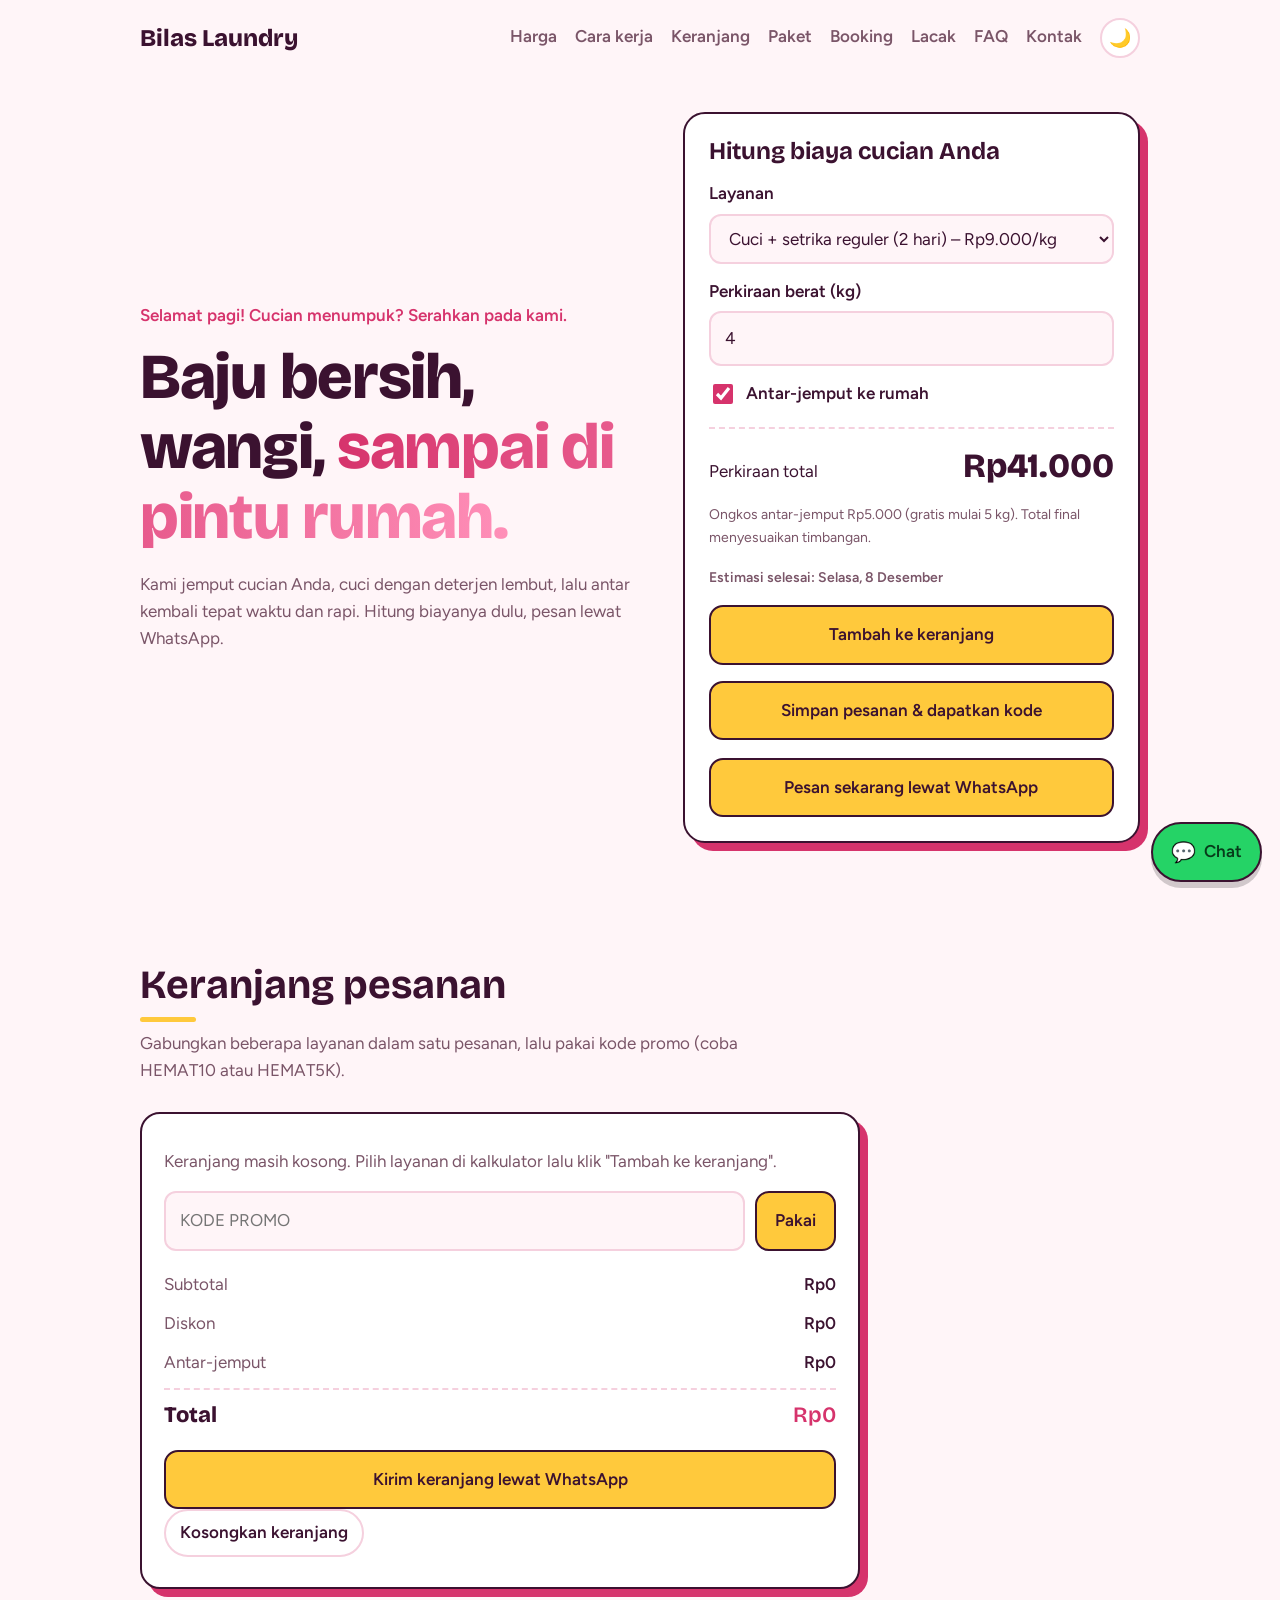
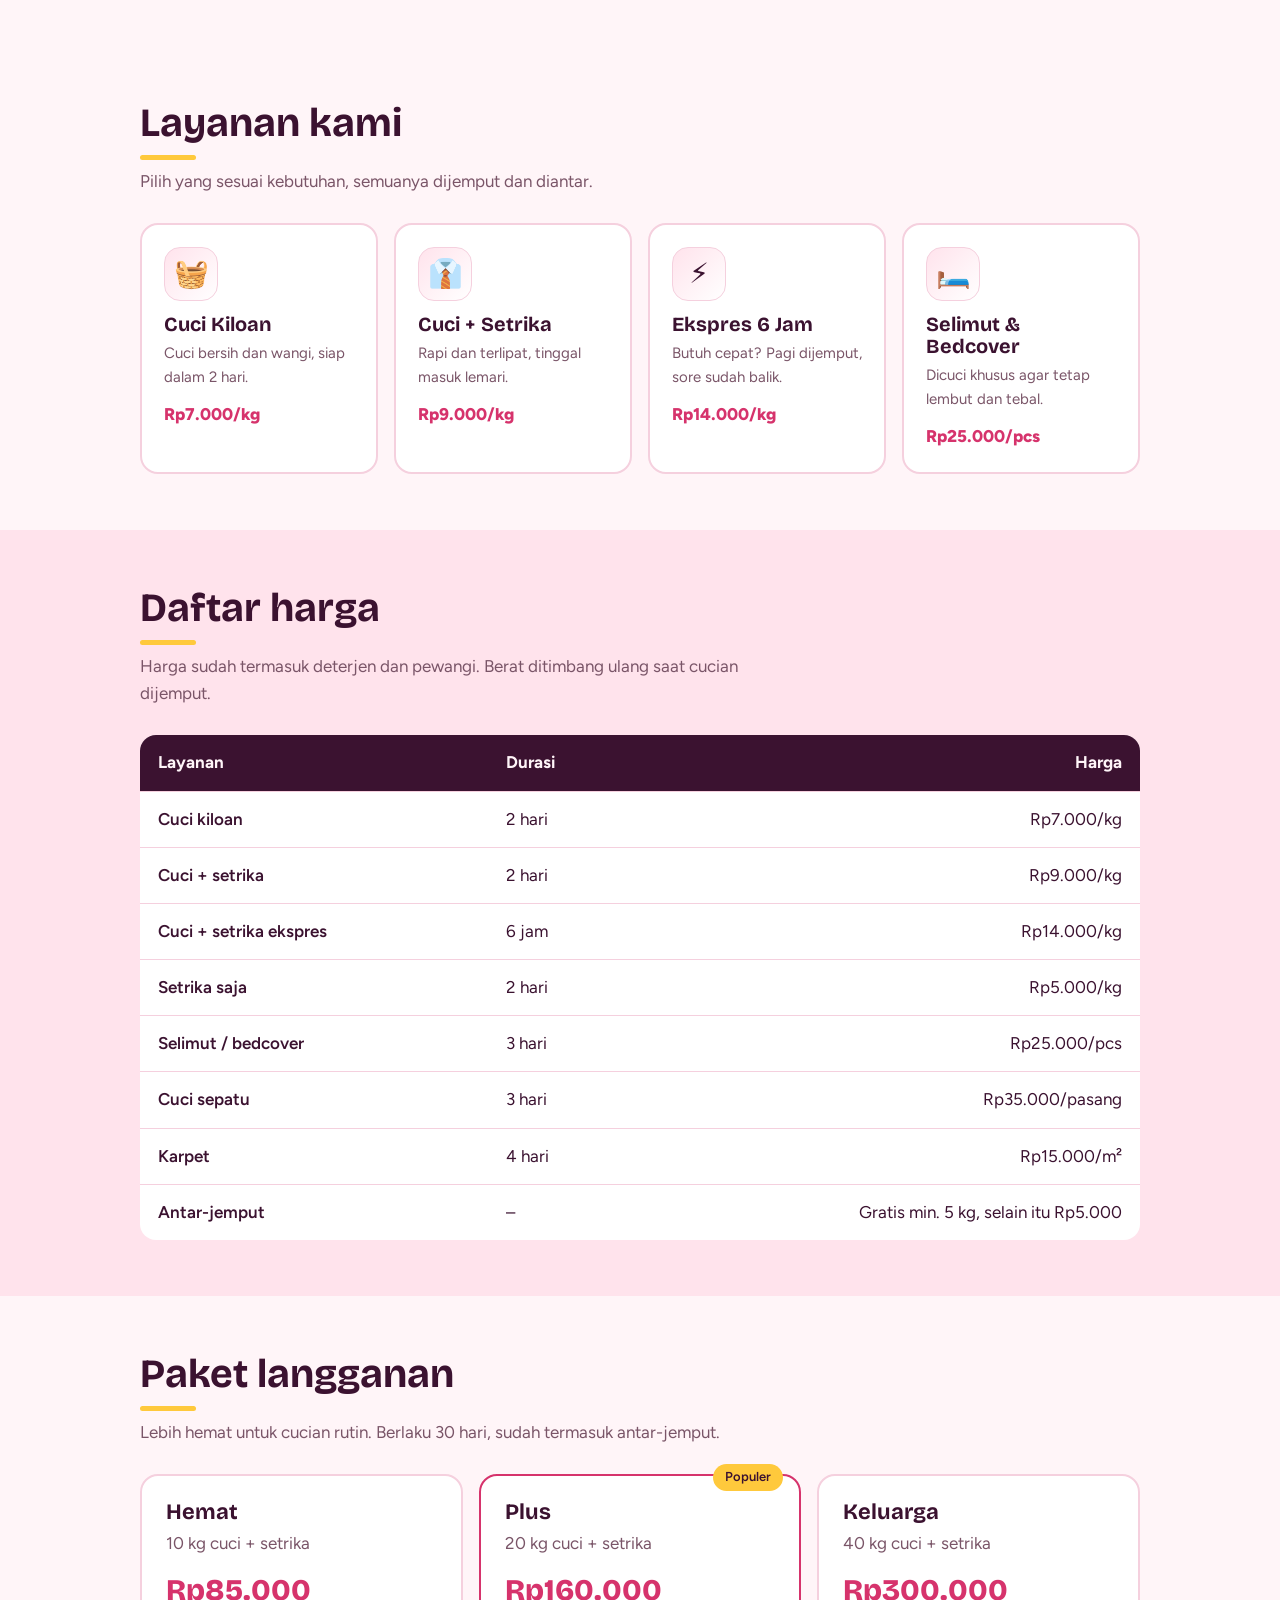
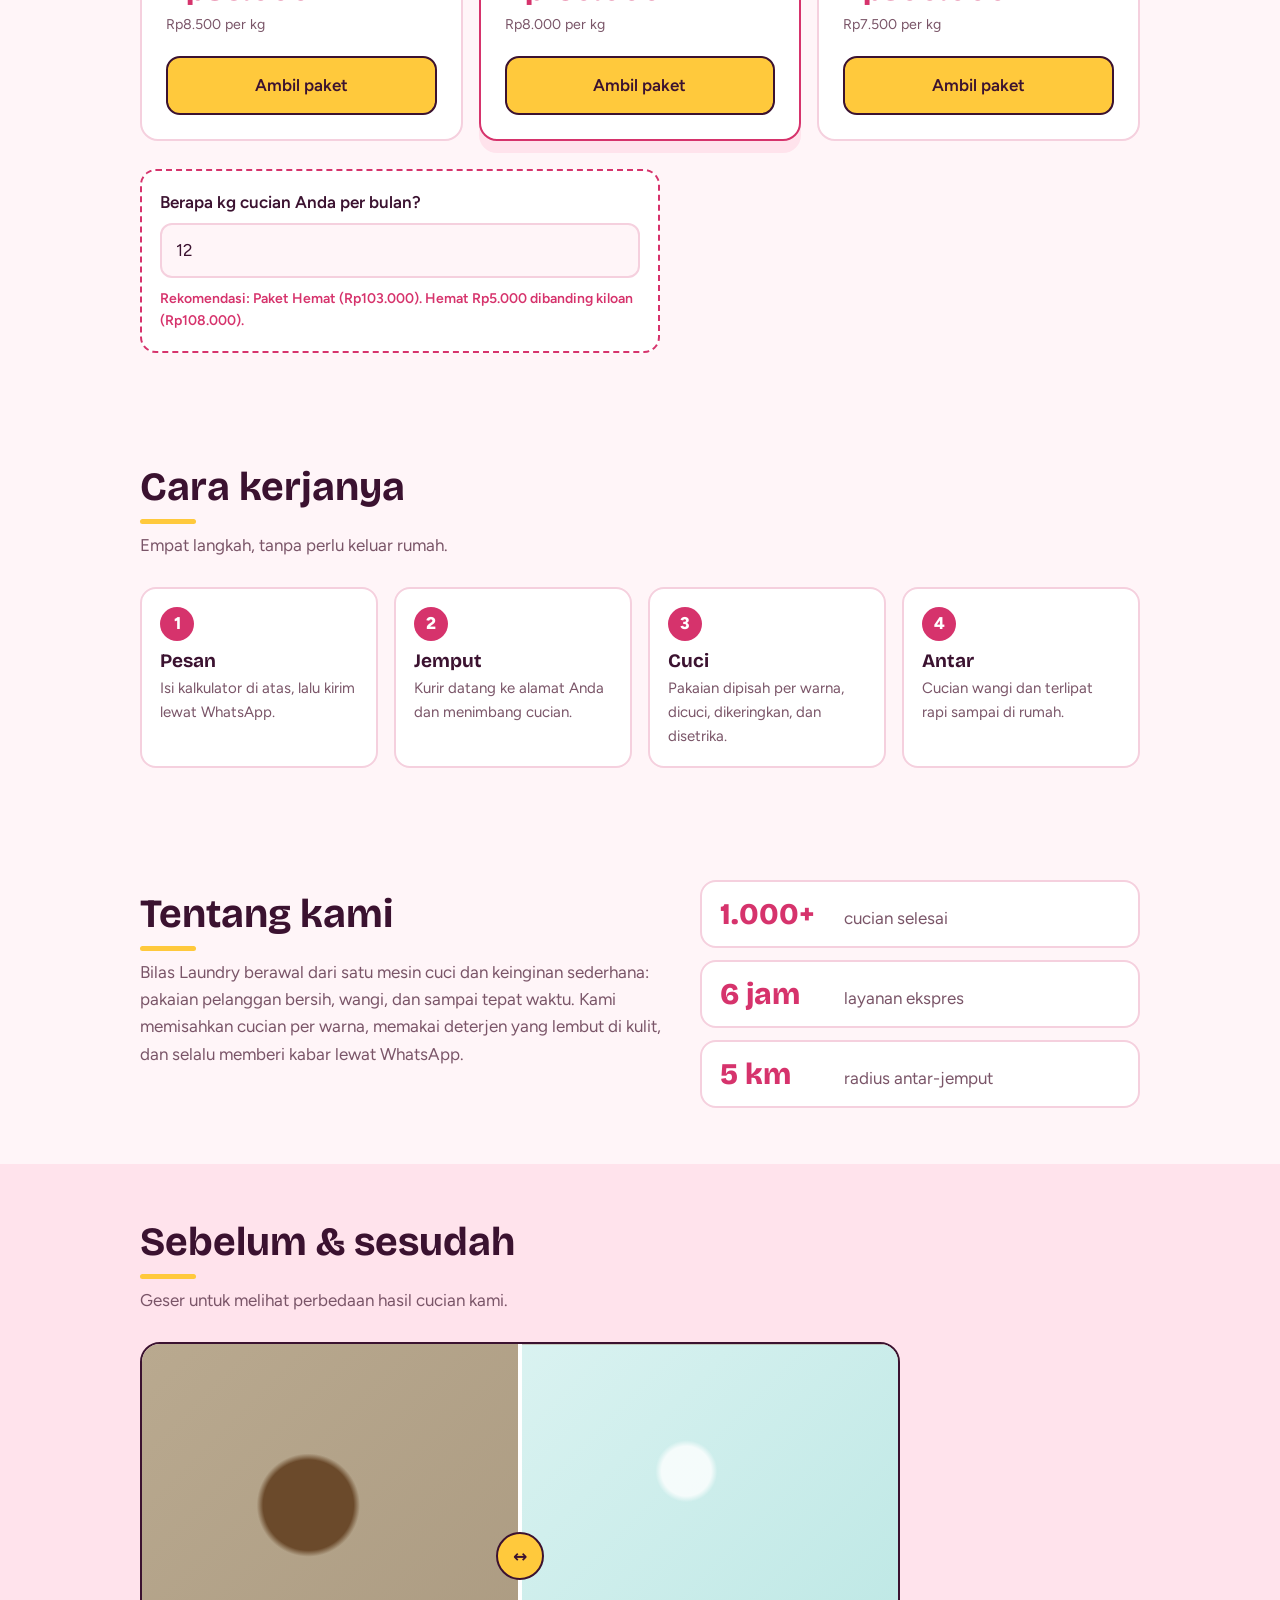
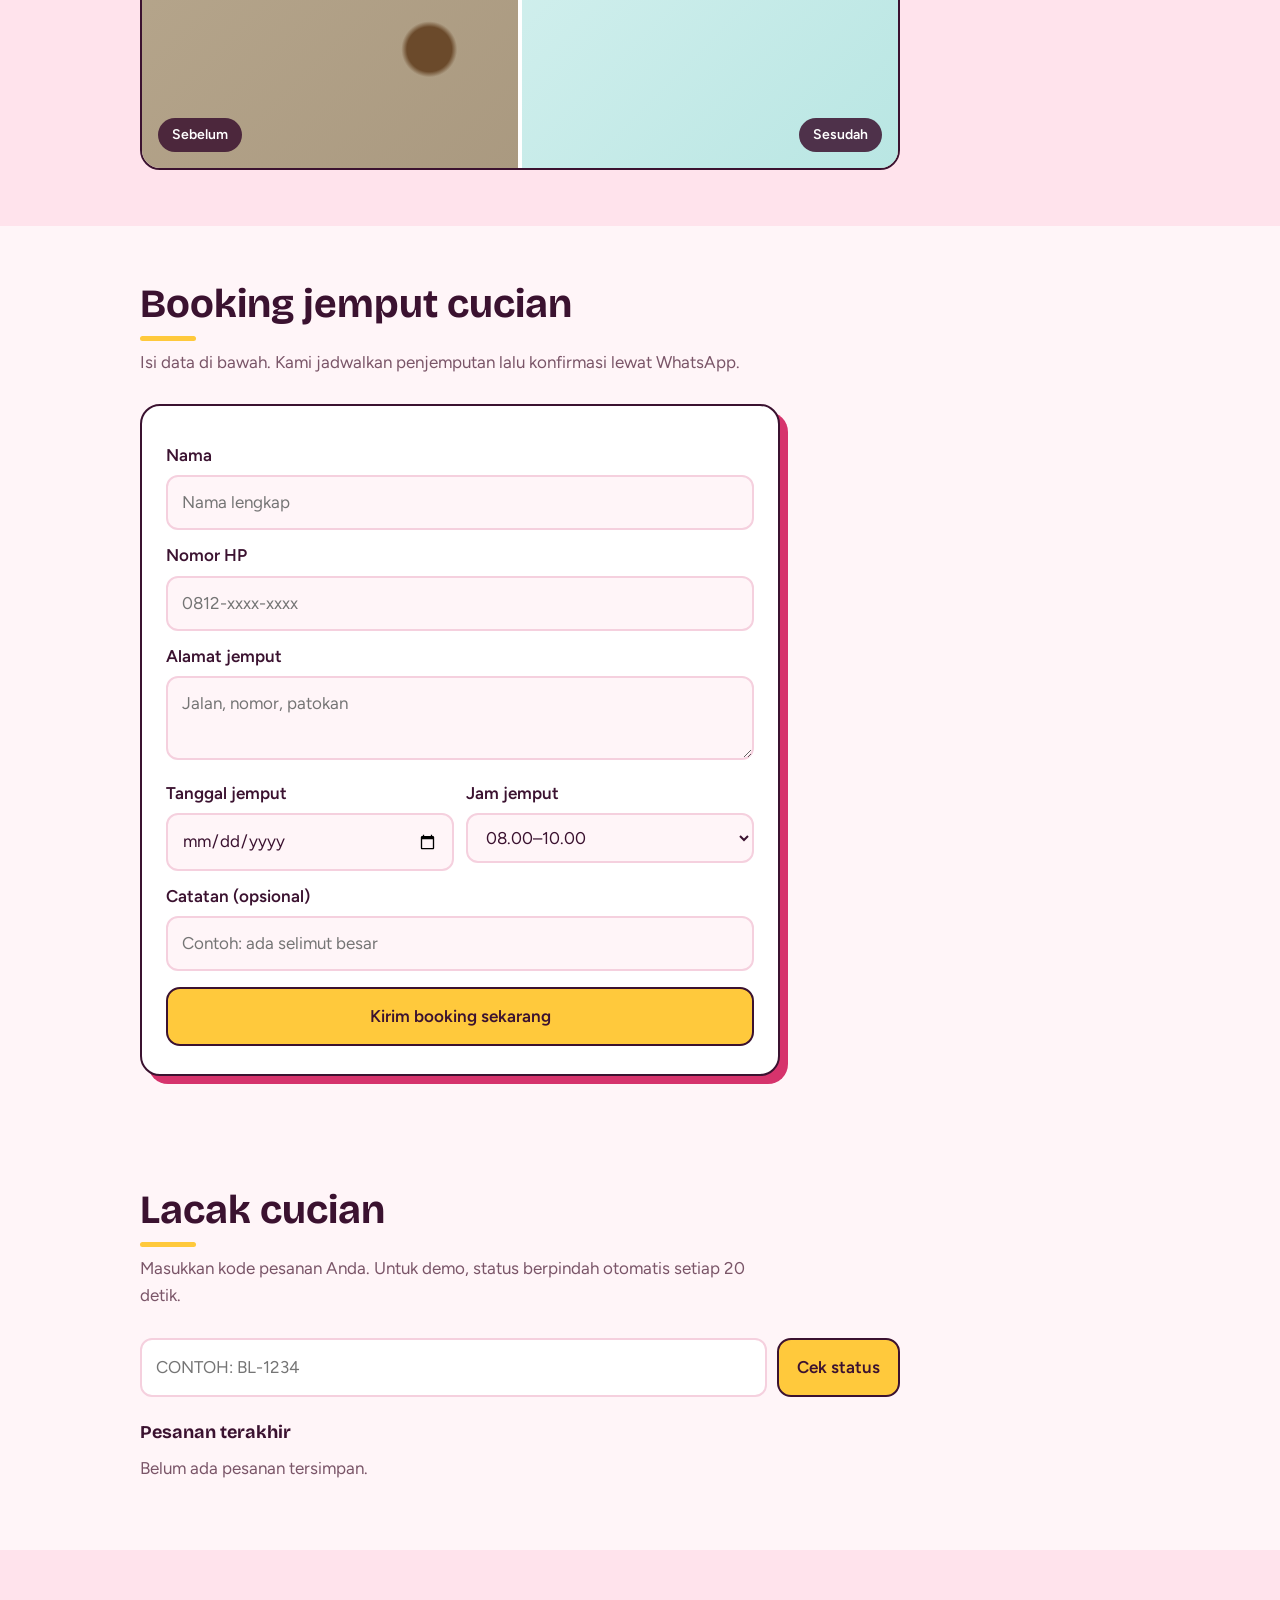
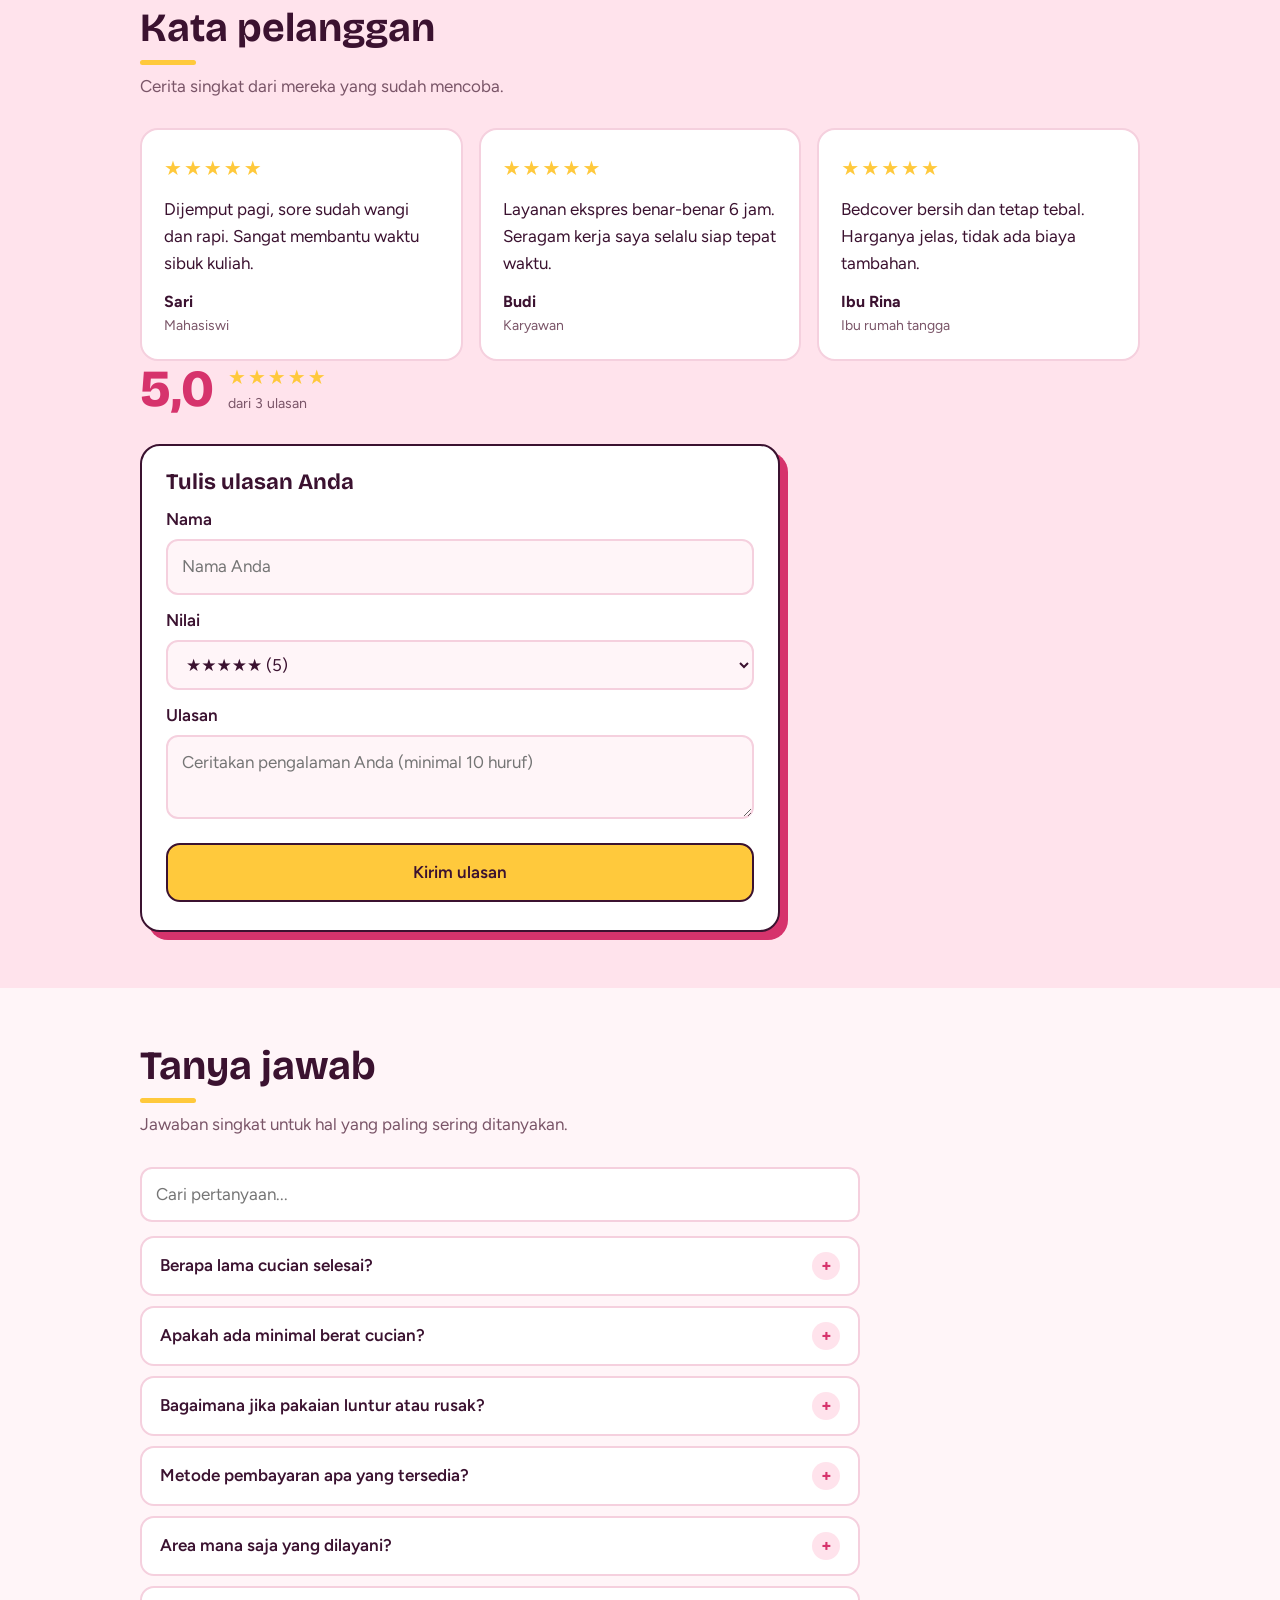
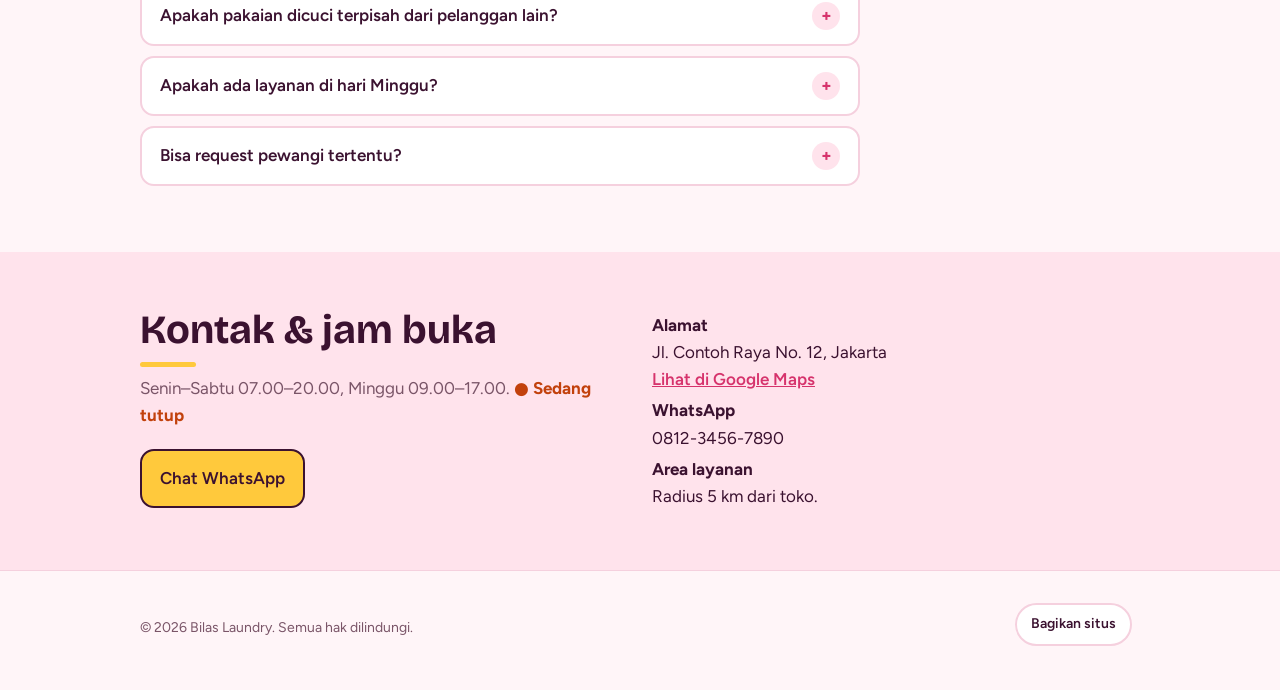
==== commit 4ed6e876: "Rapikan struktur: satu set file di akar repo" ====
--- a/index.html
+++ b/index.html
@@ -9,93 +9,33 @@
 <link rel="icon" href="data:image/svg+xml,<svg xmlns=%22http://www.w3.org/2000/svg%22 viewBox=%220 0 100 100%22><text y=%22.9em%22 font-size=%2290%22>🧺</text></svg>">
 <meta name="theme-color" content="#D6336C">
 <meta name="color-scheme" content="light dark">
-<link rel="manifest" href="manifest.json">
 <meta property="og:title" content="Bilas Laundry">
 <meta property="og:description" content="Cuci, setrika, antar-jemput. Hitung biaya dan pesan lewat WhatsApp.">
 <meta property="og:type" content="website">
-<meta property="og:image" content="data:image/svg+xml,<svg xmlns='http://www.w3.org/2000/svg' viewBox='0 0 1200 630'><rect fill='%23FFF5F8' width='1200' height='630'/><text x='600' y='315' font-size='120' text-anchor='middle' dominant-baseline='middle'>🧺</text><text x='600' y='420' font-size='48' text-anchor='middle' fill='%233B1230' font-family='system-ui'>Bilas Laundry</text></svg>">
-<meta name="twitter:card" content="summary_large_image">
-<meta name="twitter:title" content="Bilas Laundry">
-<meta name="twitter:description" content="Cuci, setrika, antar-jemput. Hitung biaya dan pesan lewat WhatsApp.">
-<link rel="preconnect" href="https://fonts.googleapis.com">
-<link rel="preconnect" href="https://fonts.gstatic.com" crossorigin>
 <link href="https://fonts.googleapis.com/css2?family=Bricolage+Grotesque:wght@600;800&family=Figtree:wght@400;600&display=swap" rel="stylesheet">
 <link rel="stylesheet" href="style.css">
-<!-- JSON-LD Structured Data for SEO -->
-<script type="application/ld+json">
-{
-  "@context": "https://schema.org",
-  "@type": "LocalBusiness",
-  "name": "Bilas Laundry",
-  "description": "Layanan laundry kiloan, setrika, dan antar-jemput di Jakarta",
-  "url": "https://mariaperonika12.github.io/laundry/",
-  "telephone": "+62-812-3456-7890",
-  "address": {
-    "@type": "PostalAddress",
-    "streetAddress": "Jl. Contoh Raya No. 12",
-    "addressLocality": "Jakarta",
-    "addressCountry": "ID"
-  },
-  "openingHoursSpecification": [
-    {
-      "@type": "OpeningHoursSpecification",
-      "dayOfWeek": ["Monday", "Tuesday", "Wednesday", "Thursday", "Friday", "Saturday"],
-      "opens": "07:00",
-      "closes": "20:00"
-    },
-    {
-      "@type": "OpeningHoursSpecification",
-      "dayOfWeek": "Sunday",
-      "opens": "09:00",
-      "closes": "17:00"
-    }
-  ],
-  "priceRange": "Rp7.000 - Rp35.000",
-  "paymentAccepted": "Cash, Bank Transfer, Digital Wallet",
-  "currenciesAccepted": "IDR",
-  "areaServed": {
-    "@type": "GeoCircle",
-    "geoMidpoint": {
-      "@type": "GeoCoordinates",
-      "latitude": -6.2088,
-      "longitude": 106.8456
-    },
-    "geoRadius": "5000"
-  }
-}
-</script>
 </head>
 <body>
 <noscript>
-  <p style="margin:0;padding:12px 16px;background:#FFC93C;color:#3B1230;text-align:center;font-weight:600" data-i18n="js_required">
+  <p style="margin:0;padding:12px 16px;background:#FFC93C;color:#3B1230;text-align:center;font-weight:600">
     Aktifkan JavaScript agar kalkulator, booking, dan pelacakan cucian berfungsi.
   </p>
 </noscript>
 <div class="wrap">
   <header>
     <a class="logo" href="#">Bilas Laundry</a>
-    <nav>
-      <a href="#harga" data-i18n="nav_harga">Harga</a>
-      <a href="#cara" data-i18n="nav_cara">Cara kerja</a>
-      <a href="#keranjang" data-i18n="nav_keranjang">Keranjang</a>
-      <a href="#paket" data-i18n="nav_paket">Paket</a>
-      <a href="#booking" data-i18n="nav_booking">Booking</a>
-      <a href="#lacak" data-i18n="nav_lacak">Lacak</a>
-      <a href="#faq" data-i18n="nav_faq">FAQ</a>
-      <a href="#kontak" data-i18n="nav_kontak">Kontak</a>
-      <button id="tema" class="tema" type="button" title="Ganti tema terang atau gelap" aria-label="Ganti tema terang atau gelap" aria-pressed="false">🌙</button>
-    </nav>
+    <nav><a href="#harga">Harga</a><a href="#cara">Cara kerja</a><a href="#keranjang">Keranjang</a><a href="#paket">Paket</a><a href="#booking">Booking</a><a href="#lacak">Lacak</a><a href="#faq">FAQ</a><a href="#kontak">Kontak</a><button id="tema" class="tema" type="button" title="Ganti tema terang atau gelap" aria-label="Ganti tema terang atau gelap" aria-pressed="false">🌙</button></nav>
   </header>
 
   <div class="hero">
     <div class="bubbles" aria-hidden="true"><i></i><i></i><i></i><i></i><i></i></div>
     <div>
-      <h1 data-i18n="hero_title">Baju bersih, wangi, <span>sampai di pintu rumah.</span></h1>
-      <p data-i18n="hero_desc">Kami jemput cucian Anda, cuci dengan deterjen lembut, lalu antar kembali tepat waktu dan rapi. Hitung biayanya dulu, pesan lewat WhatsApp.</p>
+      <h1>Baju bersih, wangi, <span>sampai di pintu rumah.</span></h1>
+      <p>Kami jemput cucian Anda, cuci dengan deterjen lembut, lalu antar kembali tepat waktu dan rapi. Hitung biayanya dulu, pesan lewat WhatsApp.</p>
     </div>
     <div class="calc" id="hitung">
-      <h2 data-i18n="hitung_title">Hitung biaya cucian Anda</h2>
-      <label for="layanan" data-i18n="layanan_label">Layanan</label>
+      <h2>Hitung biaya cucian Anda</h2>
+      <label for="layanan">Layanan</label>
       <select id="layanan">
         <option value="7000" data-jam="48">Cuci kiloan reguler (2 hari) – Rp7.000/kg</option>
         <option value="9000" data-jam="48" selected>Cuci + setrika reguler (2 hari) – Rp9.000/kg</option>
@@ -104,52 +44,52 @@
         <option value="35000" data-jam="72" data-unit="pasang">Cuci sepatu (3 hari) – Rp35.000/pasang</option>
         <option value="15000" data-jam="96" data-unit="m²">Karpet (4 hari) – Rp15.000/m²</option>
       </select>
-      <label for="berat" id="lblberat" data-i18n="berat_label">Perkiraan berat (kg)</label>
+      <label for="berat" id="lblberat">Perkiraan berat (kg)</label>
       <input id="berat" type="number" min="1" max="50" step="0.5" value="4" inputmode="decimal">
-      <label class="check"><input id="antar" type="checkbox" checked><span data-i18n="antar_label"> Antar-jemput ke rumah</span></label>
-      <div class="total"><span data-i18n="total_label">Perkiraan total</span><strong id="total">Rp0</strong></div>
+      <label class="check"><input id="antar" type="checkbox" checked> Antar-jemput ke rumah</label>
+      <div class="total"><span>Perkiraan total</span><strong id="total">Rp0</strong></div>
       <p class="note" id="ongkir"></p>
       <p class="note estimasi" id="estimasi"></p>
-      <button class="btn" id="tambah" type="button" data-i18n="tambah_btn">Tambah ke keranjang</button>
-      <button class="btn" id="simpan" type="button" data-i18n="simpan_btn">Simpan pesanan & dapatkan kode</button>
+      <button class="btn" id="tambah" type="button">Tambah ke keranjang</button>
+      <button class="btn" id="simpan" type="button">Simpan pesanan &amp; dapatkan kode</button>
       <p class="note" id="kode" role="status"></p>
-      <a class="btn" id="wa" href="#" target="_blank" rel="noopener" data-i18n="wa_btn">Pesan sekarang lewat WhatsApp</a>
+      <a class="btn" id="wa" href="#" target="_blank" rel="noopener">Pesan sekarang lewat WhatsApp</a>
     </div>
   </div>
 </div>
 
 <section id="keranjang"><div class="wrap">
-  <h2 data-i18n="keranjang_title">Keranjang pesanan</h2>
-  <p class="sub" data-i18n="keranjang_sub">Gabungkan beberapa layanan dalam satu pesanan, lalu pakai kode promo (coba HEMAT10 atau HEMAT5K).</p>
+  <h2>Keranjang pesanan</h2>
+  <p class="sub">Gabungkan beberapa layanan dalam satu pesanan, lalu pakai kode promo (coba HEMAT10 atau HEMAT5K).</p>
   <div class="cart">
     <div id="cart-list"></div>
-    <div class="promo"><input id="promo" placeholder="Kode promo" aria-label="Kode promo" maxlength="12" data-i18n="promo_placeholder"><button class="btn" id="pakai" type="button" data-i18n="pakai_btn">Pakai</button></div>
+    <div class="promo"><input id="promo" placeholder="Kode promo" aria-label="Kode promo" maxlength="12"><button class="btn" id="pakai" type="button">Pakai</button></div>
     <p class="note" id="c-pesan" role="status"></p>
     <dl class="rincian">
-      <div><dt data-i18n="c_sub">Subtotal</dt><dd id="c-sub">Rp0</dd></div>
-      <div><dt data-i18n="c_disk">Diskon</dt><dd id="c-disk">Rp0</dd></div>
-      <div><dt data-i18n="c_ongkir">Antar-jemput</dt><dd id="c-ongkir">Rp0</dd></div>
-      <div class="tot"><dt data-i18n="c_total">Total</dt><dd id="c-total">Rp0</dd></div>
+      <div><dt>Subtotal</dt><dd id="c-sub">Rp0</dd></div>
+      <div><dt>Diskon</dt><dd id="c-disk">Rp0</dd></div>
+      <div><dt>Antar-jemput</dt><dd id="c-ongkir">Rp0</dd></div>
+      <div class="tot"><dt>Total</dt><dd id="c-total">Rp0</dd></div>
     </dl>
-    <button class="btn" id="c-wa" type="button" data-i18n="c_wa_btn">Kirim keranjang lewat WhatsApp</button>
-    <button class="chip" id="c-kosong" type="button" data-i18n="c_kosong_btn">Kosongkan keranjang</button>
+    <button class="btn" id="c-wa" type="button">Kirim keranjang lewat WhatsApp</button>
+    <button class="chip" id="c-kosong" type="button">Kosongkan keranjang</button>
   </div>
 </div></section>
 
 <section id="layanan"><div class="wrap">
-  <h2 data-i18n="layanan_title">Layanan kami</h2>
-  <p class="sub" data-i18n="layanan_sub">Pilih yang sesuai kebutuhan, semuanya dijemput dan diantar.</p>
+  <h2>Layanan kami</h2>
+  <p class="sub">Pilih yang sesuai kebutuhan, semuanya dijemput dan diantar.</p>
   <div class="cards">
     <article class="card"><b>🧺</b><h3>Cuci Kiloan</h3><p>Cuci bersih dan wangi, siap dalam 2 hari.</p><span>Rp7.000/kg</span></article>
     <article class="card"><b>👔</b><h3>Cuci + Setrika</h3><p>Rapi dan terlipat, tinggal masuk lemari.</p><span>Rp9.000/kg</span></article>
     <article class="card"><b>⚡</b><h3>Ekspres 6 Jam</h3><p>Butuh cepat? Pagi dijemput, sore sudah balik.</p><span>Rp14.000/kg</span></article>
-    <article class="card"><b>🛏️</b><h3>Selimut & Bedcover</h3><p>Dicuci khusus agar tetap lembut dan tebal.</p><span>Rp25.000/pcs</span></article>
+    <article class="card"><b>🛏️</b><h3>Selimut &amp; Bedcover</h3><p>Dicuci khusus agar tetap lembut dan tebal.</p><span>Rp25.000/pcs</span></article>
   </div>
 </div></section>
 
 <section id="harga" class="alt"><div class="wrap">
-  <h2 data-i18n="harga_title">Daftar harga</h2>
-  <p class="sub" data-i18n="harga_sub">Harga sudah termasuk deterjen dan pewangi. Berat ditimbang ulang saat cucian dijemput.</p>
+  <h2>Daftar harga</h2>
+  <p class="sub">Harga sudah termasuk deterjen dan pewangi. Berat ditimbang ulang saat cucian dijemput.</p>
   <div class="scroll"><table>
     <tr><th>Layanan</th><th>Durasi</th><th>Harga</th></tr>
     <tr><td>Cuci kiloan</td><td>2 hari</td><td>Rp7.000/kg</td></tr>
@@ -164,92 +104,92 @@
 </div></section>
 
 <section id="paket"><div class="wrap">
-  <h2 data-i18n="paket_title">Paket langganan</h2>
-  <p class="sub" data-i18n="paket_sub">Lebih hemat untuk cucian rutin. Berlaku 30 hari, sudah termasuk antar-jemput.</p>
+  <h2>Paket langganan</h2>
+  <p class="sub">Lebih hemat untuk cucian rutin. Berlaku 30 hari, sudah termasuk antar-jemput.</p>
   <div class="paket">
-    <article class="pk"><h3 data-i18n="paket_hemat">Hemat</h3><p data-i18n="paket_hemat_desc">10 kg cuci + setrika</p><strong>Rp85.000</strong><small>Rp8.500 per kg</small><button class="btn" type="button" data-paket="Hemat (10 kg) Rp85.000" data-i18n="ambil_paket">Ambil paket</button></article>
-    <article class="pk pop"><em>Populer</em><h3 data-i18n="paket_plus">Plus</h3><p data-i18n="paket_plus_desc">20 kg cuci + setrika</p><strong>Rp160.000</strong><small>Rp8.000 per kg</small><button class="btn" type="button" data-paket="Plus (20 kg) Rp160.000" data-i18n="ambil_paket">Ambil paket</button></article>
-    <article class="pk"><h3 data-i18n="paket_keluarga">Keluarga</h3><p data-i18n="paket_keluarga_desc">40 kg cuci + setrika</p><strong>Rp300.000</strong><small>Rp7.500 per kg</small><button class="btn" type="button" data-paket="Keluarga (40 kg) Rp300.000" data-i18n="ambil_paket">Ambil paket</button></article>
+    <article class="pk"><h3>Hemat</h3><p>10 kg cuci + setrika</p><strong>Rp85.000</strong><small>Rp8.500 per kg</small><button class="btn" type="button" data-paket="Hemat (10 kg) Rp85.000">Ambil paket</button></article>
+    <article class="pk pop"><em>Populer</em><h3>Plus</h3><p>20 kg cuci + setrika</p><strong>Rp160.000</strong><small>Rp8.000 per kg</small><button class="btn" type="button" data-paket="Plus (20 kg) Rp160.000">Ambil paket</button></article>
+    <article class="pk"><h3>Keluarga</h3><p>40 kg cuci + setrika</p><strong>Rp300.000</strong><small>Rp7.500 per kg</small><button class="btn" type="button" data-paket="Keluarga (40 kg) Rp300.000">Ambil paket</button></article>
   </div>
   <div class="saran">
-    <label for="kg-bulan" data-i18n="saran_label">Berapa kg cucian Anda per bulan?</label>
+    <label for="kg-bulan">Berapa kg cucian Anda per bulan?</label>
     <input id="kg-bulan" type="number" min="1" max="100" step="1" value="12" inputmode="numeric">
     <p id="saran-hasil" class="note" role="status"></p>
   </div>
 </div></section>
 
 <section id="cara"><div class="wrap">
-  <h2 data-i18n="cara_title">Cara kerjanya</h2>
-  <p class="sub" data-i18n="cara_sub">Empat langkah, tanpa perlu keluar rumah.</p>
+  <h2>Cara kerjanya</h2>
+  <p class="sub">Empat langkah, tanpa perlu keluar rumah.</p>
   <ol>
-    <li><h3 data-i18n="cara_1_title">Pesan</h3><p data-i18n="cara_1_desc">Isi kalkulator di atas, lalu kirim lewat WhatsApp.</p></li>
-    <li><h3 data-i18n="cara_2_title">Jemput</h3><p data-i18n="cara_2_desc">Kurir datang ke alamat Anda dan menimbang cucian.</p></li>
-    <li><h3 data-i18n="cara_3_title">Cuci</h3><p data-i18n="cara_3_desc">Pakaian dipisah per warna, dicuci, dikeringkan, dan disetrika.</p></li>
-    <li><h3 data-i18n="cara_4_title">Antar</h3><p data-i18n="cara_4_desc">Cucian wangi dan terlipat rapi sampai di rumah.</p></li>
+    <li><h3>Pesan</h3><p>Isi kalkulator di atas, lalu kirim lewat WhatsApp.</p></li>
+    <li><h3>Jemput</h3><p>Kurir datang ke alamat Anda dan menimbang cucian.</p></li>
+    <li><h3>Cuci</h3><p>Pakaian dipisah per warna, dicuci, dikeringkan, dan disetrika.</p></li>
+    <li><h3>Antar</h3><p>Cucian wangi dan terlipat rapi sampai di rumah.</p></li>
   </ol>
 </div></section>
 
 <section id="tentang"><div class="wrap tentang">
   <div>
-    <h2 data-i18n="tentang_title">Tentang kami</h2>
-    <p class="sub" data-i18n="tentang_desc">Bilas Laundry berawal dari satu mesin cuci dan keinginan sederhana: pakaian pelanggan bersih, wangi, dan sampai tepat waktu. Kami memisahkan cucian per warna, memakai deterjen yang lembut di kulit, dan selalu memberi kabar lewat WhatsApp.</p>
+    <h2>Tentang kami</h2>
+    <p class="sub">Bilas Laundry berawal dari satu mesin cuci dan keinginan sederhana: pakaian pelanggan bersih, wangi, dan sampai tepat waktu. Kami memisahkan cucian per warna, memakai deterjen yang lembut di kulit, dan selalu memberi kabar lewat WhatsApp.</p>
   </div>
   <ul class="angka">
-    <li><b>1.000+</b><span data-i18n="stat_1_label">cucian selesai</span></li>
-    <li><b>6 jam</b><span data-i18n="stat_2_label">layanan ekspres</span></li>
-    <li><b>5 km</b><span data-i18n="stat_3_label">radius antar-jemput</span></li>
+    <li><b>1.000+</b><span>cucian selesai</span></li>
+    <li><b>6 jam</b><span>layanan ekspres</span></li>
+    <li><b>5 km</b><span>radius antar-jemput</span></li>
   </ul>
 </div></section>
 
 <section id="galeri" class="alt"><div class="wrap">
-  <h2 data-i18n="galeri_title">Sebelum & sesudah</h2>
-  <p class="sub" data-i18n="galeri_sub">Geser untuk melihat perbedaan hasil cucian kami.</p>
+  <h2>Sebelum &amp; sesudah</h2>
+  <p class="sub">Geser untuk melihat perbedaan hasil cucian kami.</p>
   <div class="ba">
-    <div class="ba-pane ba-sebelum"><span data-i18n="sebelum">Sebelum</span></div>
-    <div class="ba-pane ba-sesudah" id="ba-sesudah"><span data-i18n="sesudah">Sesudah</span></div>
+    <div class="ba-pane ba-sebelum"><span>Sebelum</span></div>
+    <div class="ba-pane ba-sesudah" id="ba-sesudah"><span>Sesudah</span></div>
     <input type="range" min="0" max="100" value="50" id="ba-range" aria-label="Geser perbandingan sebelum dan sesudah">
     <div class="ba-garis" id="ba-garis"></div>
   </div>
 </div></section>
 
 <section id="booking"><div class="wrap">
-  <h2 data-i18n="booking_title">Booking jemput cucian</h2>
-  <p class="sub" data-i18n="booking_sub">Isi data di bawah. Kami jadwalkan penjemputan lalu konfirmasi lewat WhatsApp.</p>
+  <h2>Booking jemput cucian</h2>
+  <p class="sub">Isi data di bawah. Kami jadwalkan penjemputan lalu konfirmasi lewat WhatsApp.</p>
   <form class="booking" id="formbooking" novalidate>
-    <label for="bk-nama" data-i18n="bk_nama">Nama</label>
-    <input id="bk-nama" type="text" autocomplete="name" placeholder="Nama lengkap" data-i18n="bk_nama_placeholder">
-    <label for="bk-hp" data-i18n="bk_hp">Nomor HP</label>
-    <input id="bk-hp" type="tel" autocomplete="tel" placeholder="0812-xxxx-xxxx" data-i18n="bk_hp_placeholder">
-    <label for="bk-alamat" data-i18n="bk_alamat">Alamat jemput</label>
-    <textarea id="bk-alamat" autocomplete="street-address" placeholder="Jalan, nomor, patokan" data-i18n="bk_alamat_placeholder"></textarea>
+    <label for="bk-nama">Nama</label>
+    <input id="bk-nama" type="text" autocomplete="name" placeholder="Nama lengkap">
+    <label for="bk-hp">Nomor HP</label>
+    <input id="bk-hp" type="tel" autocomplete="tel" placeholder="0812-xxxx-xxxx">
+    <label for="bk-alamat">Alamat jemput</label>
+    <textarea id="bk-alamat" autocomplete="street-address" placeholder="Jalan, nomor, patokan"></textarea>
     <div class="dua">
-      <div><label for="bk-tgl" data-i18n="bk_tgl">Tanggal jemput</label><input id="bk-tgl" type="date"></div>
-      <div><label for="bk-jam" data-i18n="bk_jam">Jam jemput</label>
+      <div><label for="bk-tgl">Tanggal jemput</label><input id="bk-tgl" type="date"></div>
+      <div><label for="bk-jam">Jam jemput</label>
         <select id="bk-jam">
           <option>08.00–10.00</option><option>10.00–12.00</option><option>13.00–15.00</option><option>15.00–17.00</option>
         </select></div>
     </div>
-    <label for="bk-catatan" data-i18n="bk_catatan">Catatan (opsional)</label>
-    <input id="bk-catatan" type="text" placeholder="Contoh: ada selimut besar" data-i18n="bk_catatan_placeholder">
-    <button class="btn" type="submit" data-i18n="bk_submit">Kirim booking sekarang</button>
+    <label for="bk-catatan">Catatan (opsional)</label>
+    <input id="bk-catatan" type="text" placeholder="Contoh: ada selimut besar">
+    <button class="btn" type="submit">Kirim booking sekarang</button>
     <p class="note" id="bk-status" role="status"></p>
   </form>
 </div></section>
 
 <section id="lacak"><div class="wrap">
-  <h2 data-i18n="lacak_title">Lacak cucian</h2>
-  <p class="sub" data-i18n="lacak_sub">Masukkan kode pesanan Anda. Untuk demo, status berpindah otomatis setiap 20 detik.</p>
+  <h2>Lacak cucian</h2>
+  <p class="sub">Masukkan kode pesanan Anda. Untuk demo, status berpindah otomatis setiap 20 detik.</p>
   <div class="lacak">
-    <div class="cari"><input id="kodeinput" placeholder="Contoh: BL-1234" aria-label="Kode pesanan" maxlength="8" data-i18n="kode_placeholder"><button class="btn" id="cari" type="button" data-i18n="cari_btn">Cek status</button></div>
+    <div class="cari"><input id="kodeinput" placeholder="Contoh: BL-1234" aria-label="Kode pesanan" maxlength="8"><button class="btn" id="cari" type="button">Cek status</button></div>
     <div id="hasil" aria-live="polite"></div>
-    <h3 data-i18n="riwayat_title">Pesanan terakhir</h3>
+    <h3>Pesanan terakhir</h3>
     <div id="riwayat"></div>
   </div>
 </div></section>
 
 <section id="testimoni" class="alt"><div class="wrap">
-  <h2 data-i18n="testi_title">Kata pelanggan</h2>
-  <p class="sub" data-i18n="testi_sub">Cerita singkat dari mereka yang sudah mencoba.</p>
+  <h2>Kata pelanggan</h2>
+  <p class="sub">Cerita singkat dari mereka yang sudah mencoba.</p>
   <div class="testi">
     <figure><div class="stars" aria-label="5 dari 5 bintang">★★★★★</div><blockquote>Dijemput pagi, sore sudah wangi dan rapi. Sangat membantu waktu sibuk kuliah.</blockquote><figcaption><b>Sari</b>Mahasiswi</figcaption></figure>
     <figure><div class="stars" aria-label="5 dari 5 bintang">★★★★★</div><blockquote>Layanan ekspres benar-benar 6 jam. Seragam kerja saya selalu siap tepat waktu.</blockquote><figcaption><b>Budi</b>Karyawan</figcaption></figure>
@@ -258,23 +198,23 @@
   <div class="rata"><strong id="u-rata">5,0</strong><div><span id="u-bintang" class="stars" aria-hidden="true">★★★★★</span><small id="u-jumlah">dari 3 ulasan</small></div></div>
   <div id="u-daftar" class="testi baru"></div>
   <form id="fulasan" class="booking ulas" novalidate>
-    <h3 data-i18n="ulasan_title">Tulis ulasan Anda</h3>
-    <label for="u-nama" data-i18n="u_nama">Nama</label>
-    <input id="u-nama" type="text" maxlength="30" placeholder="Nama Anda" data-i18n="u_nama_placeholder">
-    <label for="u-nilai" data-i18n="u_nilai">Nilai</label>
+    <h3>Tulis ulasan Anda</h3>
+    <label for="u-nama">Nama</label>
+    <input id="u-nama" type="text" maxlength="30" placeholder="Nama Anda">
+    <label for="u-nilai">Nilai</label>
     <select id="u-nilai"><option value="5">★★★★★ (5)</option><option value="4">★★★★☆ (4)</option><option value="3">★★★☆☆ (3)</option><option value="2">★★☆☆☆ (2)</option><option value="1">★☆☆☆☆ (1)</option></select>
-    <label for="u-teks" data-i18n="u_teks">Ulasan</label>
-    <textarea id="u-teks" maxlength="200" placeholder="Ceritakan pengalaman Anda (minimal 10 huruf)" data-i18n="u_teks_placeholder"></textarea>
-    <button class="btn" type="submit" data-i18n="u_submit">Kirim ulasan</button>
+    <label for="u-teks">Ulasan</label>
+    <textarea id="u-teks" maxlength="200" placeholder="Ceritakan pengalaman Anda (minimal 10 huruf)"></textarea>
+    <button class="btn" type="submit">Kirim ulasan</button>
     <p class="note" id="u-pesan" role="status"></p>
   </form>
 </div></section>
 
 <section id="faq"><div class="wrap">
-  <h2 data-i18n="faq_title">Tanya jawab</h2>
-  <p class="sub" data-i18n="faq_sub">Jawaban singkat untuk hal yang paling sering ditanyakan.</p>
-  <input id="faq-cari" class="cari-faq" type="search" placeholder="Cari pertanyaan..." aria-label="Cari pertanyaan" data-i18n="faq_search">
-  <p id="faq-kosong" class="kosong" hidden data-i18n="faq_empty">Tidak ada pertanyaan yang cocok.</p>
+  <h2>Tanya jawab</h2>
+  <p class="sub">Jawaban singkat untuk hal yang paling sering ditanyakan.</p>
+  <input id="faq-cari" class="cari-faq" type="search" placeholder="Cari pertanyaan..." aria-label="Cari pertanyaan">
+  <p id="faq-kosong" class="kosong" hidden>Tidak ada pertanyaan yang cocok.</p>
   <div class="faq">
     <details>
       <summary>Berapa lama cucian selesai?</summary>
@@ -313,20 +253,20 @@
 
 <section id="kontak" class="alt"><div class="wrap contact">
   <div>
-    <h2 data-i18n="kontak_title">Kontak & jam buka</h2>
-    <p class="sub" data-i18n="kontak_sub">Senin–Sabtu 07.00–20.00, Minggu 09.00–17.00.</p>
-    <a class="btn" href="https://wa.me/6281234567890" target="_blank" rel="noopener" style="display:inline-block" data-i18n="wa_chat">Chat WhatsApp</a>
+    <h2>Kontak &amp; jam buka</h2>
+    <p class="sub">Senin–Sabtu 07.00–20.00, Minggu 09.00–17.00.</p>
+    <a class="btn" href="https://wa.me/6281234567890" target="_blank" rel="noopener" style="display:inline-block">Chat WhatsApp</a>
   </div>
   <div>
-    <p><strong data-i18n="alamat_label">Alamat</strong><br>Jl. Contoh Raya No. 12, Jakarta<br><a href="https://www.google.com/maps/search/?api=1&query=Jl.+Contoh+Raya+No.+12,+Jakarta" target="_blank" rel="noopener" style="color:var(--teal);font-weight:600" data-i18n="maps_link">Lihat di Google Maps</a></p>
-    <p><strong data-i18n="wa_label">WhatsApp</strong><br>0812-3456-7890</p>
-    <p><strong data-i18n="area_label">Area layanan</strong><br><span data-i18n="area_desc">Radius 5 km dari toko.</span></p>
-  </div>
-</div></section>
-
-<footer><div class="wrap">© 2026 Bilas Laundry. Semua hak dilindungi. <button id="bagikan" class="chip" type="button" style="margin-left:12px" data-i18n="share_btn">Bagikan situs</button></div></footer>
-
-<button id="atas" class="atas" type="button" title="Kembali ke atas" aria-label="Kembali ke atas" hidden data-i18n="back_top">↑</button>
+    <p><strong>Alamat</strong><br>Jl. Contoh Raya No. 12, Jakarta<br><a href="https://www.google.com/maps/search/?api=1&query=Jl.+Contoh+Raya+No.+12,+Jakarta" target="_blank" rel="noopener" style="color:var(--teal);font-weight:600">Lihat di Google Maps</a></p>
+    <p><strong>WhatsApp</strong><br>0812-3456-7890</p>
+    <p><strong>Area layanan</strong><br>Radius 5 km dari toko.</p>
+  </div>
+</div></section>
+
+<footer><div class="wrap">© 2026 Bilas Laundry. Semua hak dilindungi. <button id="bagikan" class="chip" type="button" style="margin-left:12px">Bagikan situs</button></div></footer>
+
+<button id="atas" class="atas" type="button" title="Kembali ke atas" aria-label="Kembali ke atas" hidden>↑</button>
 
 <a class="wa-float" href="https://wa.me/6281234567890" target="_blank" rel="noopener" aria-label="Chat WhatsApp"><span>💬</span> Chat</a>
 
--- a/style.css
+++ b/style.css
@@ -249,204 +249,4 @@
 footer{padding:32px 0 36px}
 footer .wrap{display:flex;align-items:center;justify-content:space-between;gap:14px;flex-wrap:wrap}
 @media (max-width:640px){footer .wrap{justify-content:center;text-align:center}}
-@media (prefers-reduced-motion:reduce){.testi figure{transition:none}.testi figure:hover{transform:none}}
-
-/* Language toggle button */
-#lang-toggle {
-  width: 44px;
-  height: 44px;
-  border-radius: 50%;
-  border: 2px solid var(--line);
-  background: var(--surface);
-  color: var(--ink);
-  font-size: 14px;
-  font-weight: 700;
-  cursor: pointer;
-  display: flex;
-  align-items: center;
-  justify-content: center;
-}
-#lang-toggle:hover { border-color: var(--teal); }
-
-/* Loyalty Modal */
-.modal-overlay {
-  position: fixed;
-  inset: 0;
-  background: rgba(59, 18, 48, 0.6);
-  backdrop-filter: blur(4px);
-  -webkit-backdrop-filter: blur(4px);
-  z-index: 1000;
-  display: flex;
-  align-items: center;
-  justify-content: center;
-  padding: 20px;
-  animation: fadeIn 0.2s ease;
-}
-@keyframes fadeIn { from { opacity: 0; } to { opacity: 1; } }
-
-.modal {
-  background: var(--surface);
-  border: 2px solid var(--ink);
-  border-radius: 20px;
-  padding: 24px;
-  max-width: 480px;
-  width: 100%;
-  max-height: 85vh;
-  overflow-y: auto;
-  box-shadow: 0 20px 40px rgba(0,0,0,0.3);
-  animation: slideUp 0.3s ease;
-}
-@keyframes slideUp { from { opacity: 0; transform: translateY(20px); } to { opacity: 1; transform: none; } }
-
-.modal-close {
-  position: absolute;
-  top: 12px;
-  right: 12px;
-  width: 36px;
-  height: 36px;
-  border-radius: 50%;
-  border: 2px solid var(--line);
-  background: var(--surface);
-  color: var(--ink);
-  font-size: 20px;
-  cursor: pointer;
-  display: flex;
-  align-items: center;
-  justify-content: center;
-  line-height: 1;
-}
-.modal-close:hover { border-color: var(--teal); background: var(--wash); }
-
-.loyalty-header {
-  display: grid;
-  grid-template-columns: 1fr 1fr;
-  gap: 16px;
-  margin: 16px 0;
-  padding: 16px;
-  background: var(--wash);
-  border-radius: 16px;
-  border: 2px dashed var(--teal);
-}
-.points-display {
-  display: flex;
-  flex-direction: column;
-  align-items: center;
-  gap: 4px;
-}
-.points-label { font-size: 14px; color: var(--muted); font-weight: 600; text-transform: uppercase; letter-spacing: 0.05em; }
-.points-value { font: 800 36px "Bricolage Grotesque", sans-serif; color: var(--teal); }
-
-.referral-section h3 { margin: 0 0 8px; font-size: 16px; }
-.referral-code-display { display: flex; gap: 8px; margin-bottom: 8px; }
-.referral-code-display code {
-  flex: 1;
-  background: var(--ink);
-  color: var(--bg);
-  padding: 10px 14px;
-  border-radius: 10px;
-  font-family: "Bricolage Grotesque", monospace;
-  font-size: 18px;
-  letter-spacing: 0.1em;
-  text-align: center;
-}
-.referral-code-display .btn { width: auto; padding: 10px 16px; }
-.referral-section input { width: 100%; margin-top: 8px; }
-.referral-section .btn { width: 100%; margin-top: 8px; }
-
-.rewards-grid {
-  display: grid;
-  grid-template-columns: repeat(2, 1fr);
-  gap: 12px;
-  margin: 12px 0 24px;
-}
-.reward-card {
-  background: var(--surface);
-  border: 2px solid var(--line);
-  border-radius: 14px;
-  padding: 16px;
-  cursor: pointer;
-  text-align: left;
-  transition: all 0.2s;
-  display: flex;
-  flex-direction: column;
-  gap: 8px;
-}
-.reward-card:hover:not(.disabled) { border-color: var(--teal); transform: translateY(-2px); box-shadow: 0 8px 0 var(--wash); }
-.reward-card.disabled { opacity: 0.5; cursor: not-allowed; background: var(--bg); }
-.reward-name { font-weight: 600; color: var(--ink); }
-.reward-cost { font-size: 14px; color: var(--teal); font-weight: 600; }
-
-.loyalty-history { max-height: 200px; overflow-y: auto; }
-.history-item {
-  display: flex;
-  justify-content: space-between;
-  align-items: center;
-  padding: 10px 12px;
-  background: var(--bg);
-  border-radius: 10px;
-  margin-bottom: 8px;
-  font-size: 14px;
-}
-.history-item .positive { color: var(--teal); font-weight: 600; }
-.history-item .negative { color: var(--pink-deep); font-weight: 600; }
-
-/* Install Prompt */
-.install-prompt {
-  position: fixed;
-  bottom: 90px;
-  left: 20px;
-  right: 20px;
-  max-width: 400px;
-  margin: 0 auto;
-  z-index: 100;
-  animation: slideUp 0.3s ease;
-}
-@media (min-width: 640px) {
-  .install-prompt { bottom: 90px; left: auto; right: 20px; max-width: 360px; margin: 0; }
-}
-.install-content {
-  display: flex;
-  align-items: center;
-  gap: 12px;
-  background: var(--surface);
-  border: 2px solid var(--ink);
-  border-radius: 16px;
-  padding: 16px;
-  box-shadow: 0 10px 30px rgba(0,0,0,0.2);
-}
-.install-icon { font-size: 28px; }
-.install-text { flex: 1; }
-.install-text strong { display: block; color: var(--ink); margin-bottom: 2px; }
-.install-text span { font-size: 13px; color: var(--muted); }
-.install-content .btn { width: auto; margin: 0; padding: 10px 16px; font-size: 14px; }
-.install-content .chip { margin: 0; padding: 10px 14px; font-size: 14px; }
-
-/* PWA standalone adjustments */
-@media (display-mode: standalone) {
-  .wa-float { display: none; }
-  .atas { display: none; }
-  header { padding-top: env(safe-area-inset-top, 18px); }
-}
-
-/* Offline indicator */
-.offline-indicator {
-  position: fixed;
-  top: 0;
-  left: 0;
-  right: 0;
-  background: var(--pink-deep);
-  color: var(--pink-ink);
-  text-align: center;
-  padding: 8px;
-  font-size: 14px;
-  font-weight: 600;
-  z-index: 2000;
-  animation: slideDown 0.3s ease;
-}
-@keyframes slideDown { from { transform: translateY(-100%); } to { transform: none; } }
-
-/* Reduced motion */
-@media (prefers-reduced-motion: reduce) {
-  .modal-overlay, .modal, .install-prompt { animation: none; }
-  .modal-close, .reward-card { transition: none; }
-}+@media (prefers-reduced-motion:reduce){.testi figure{transition:none}.testi figure:hover{transform:none}}
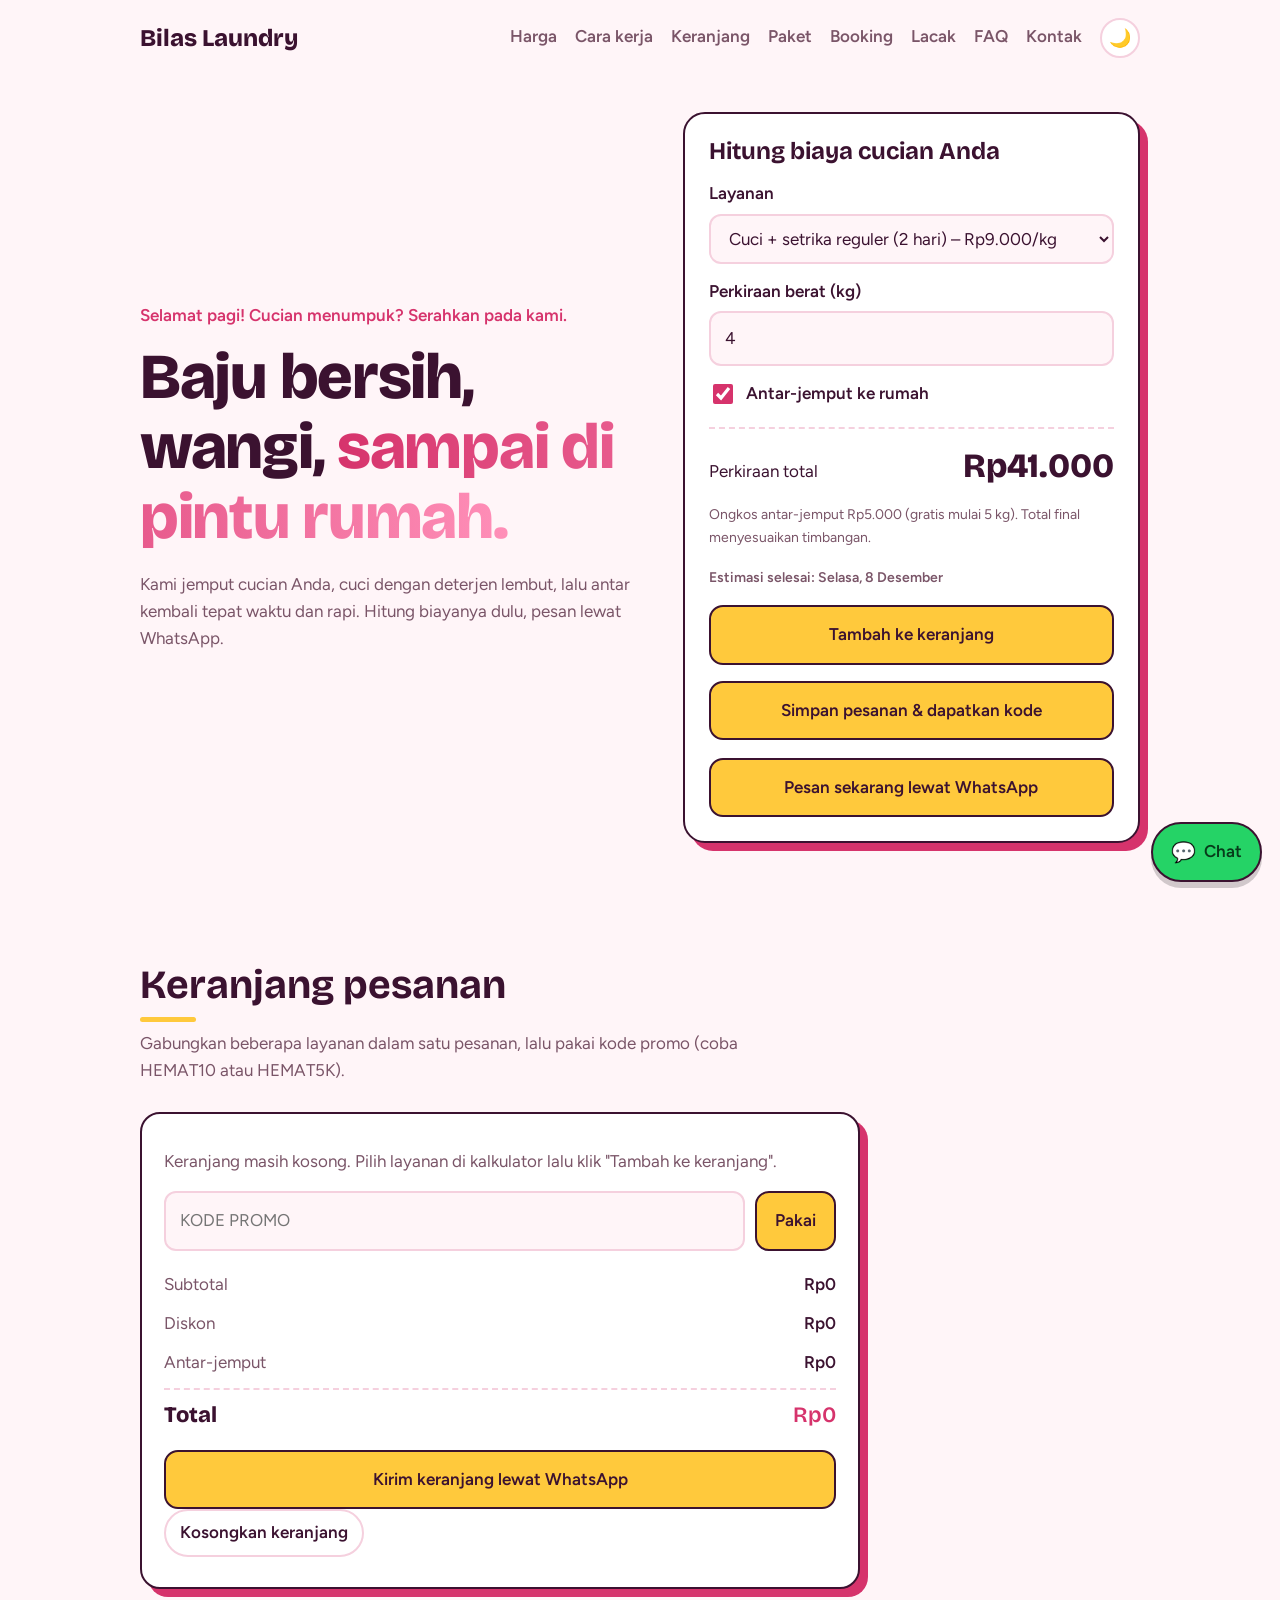
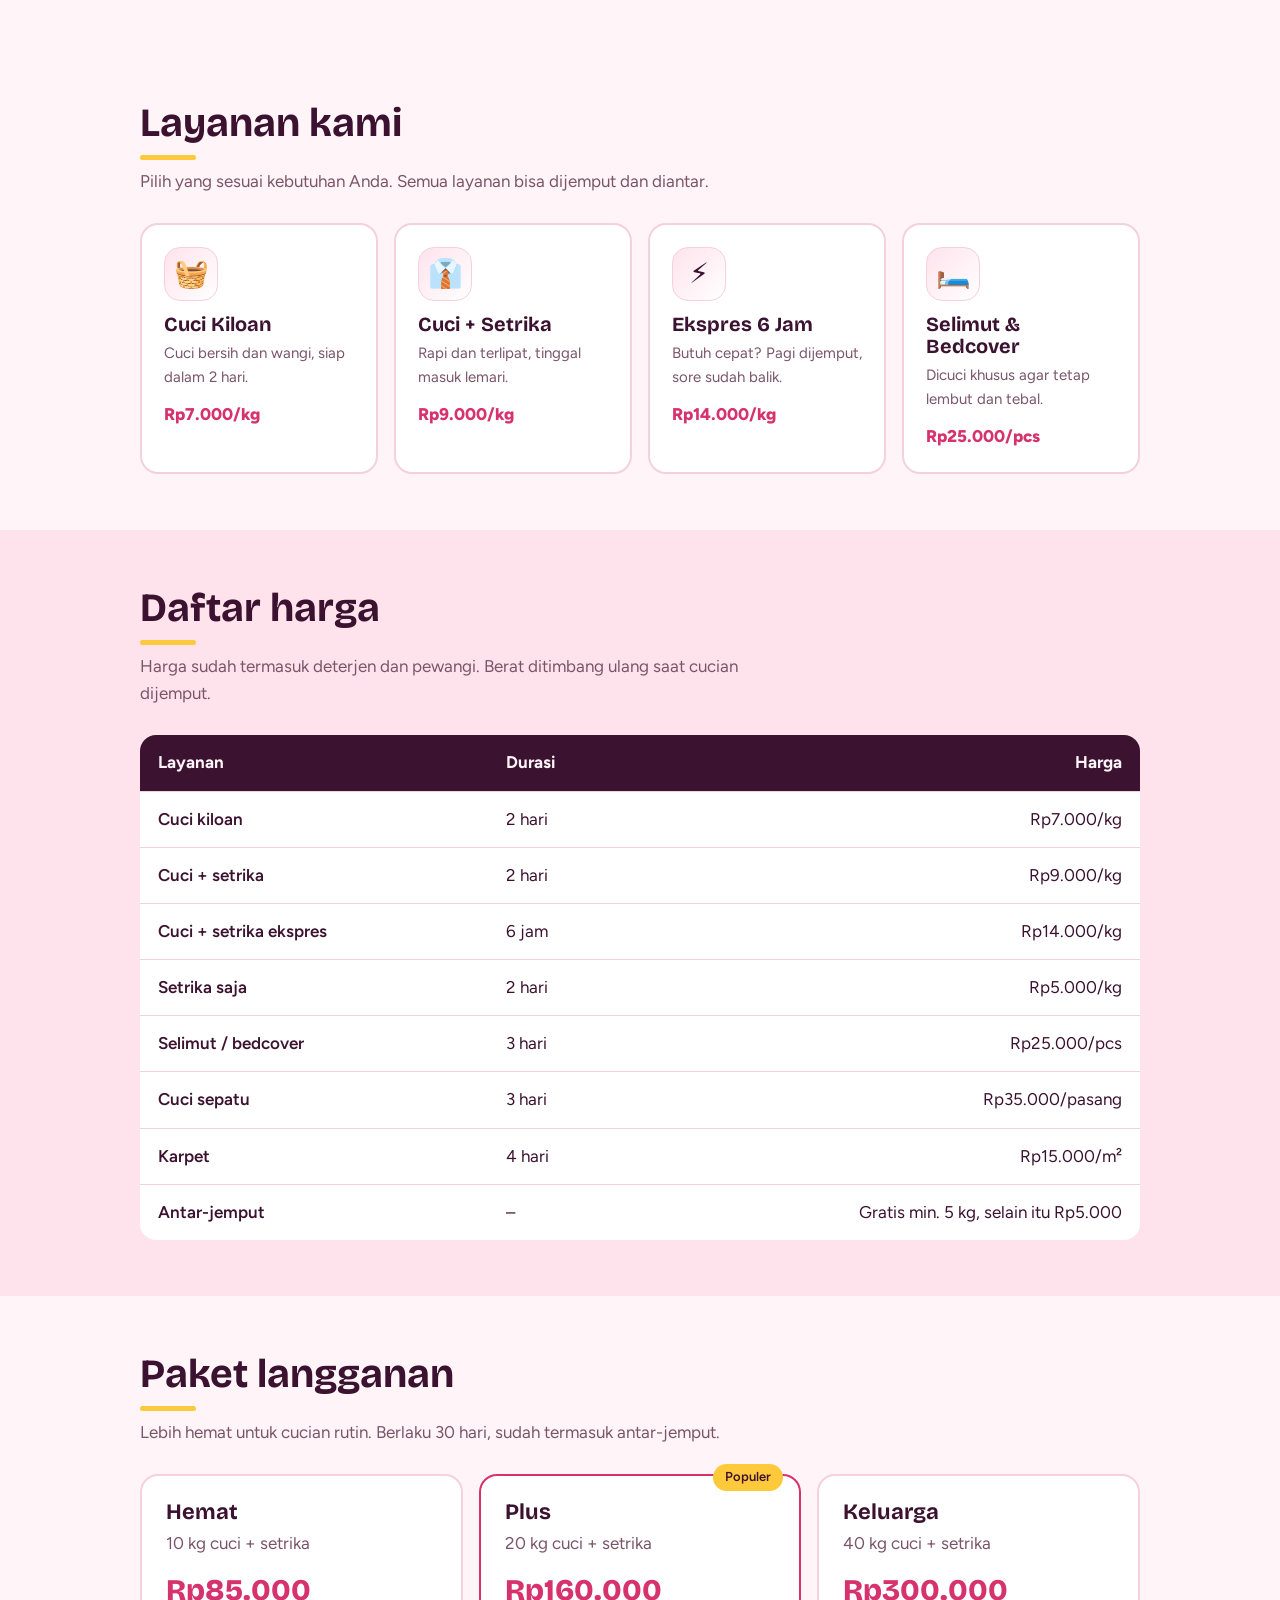
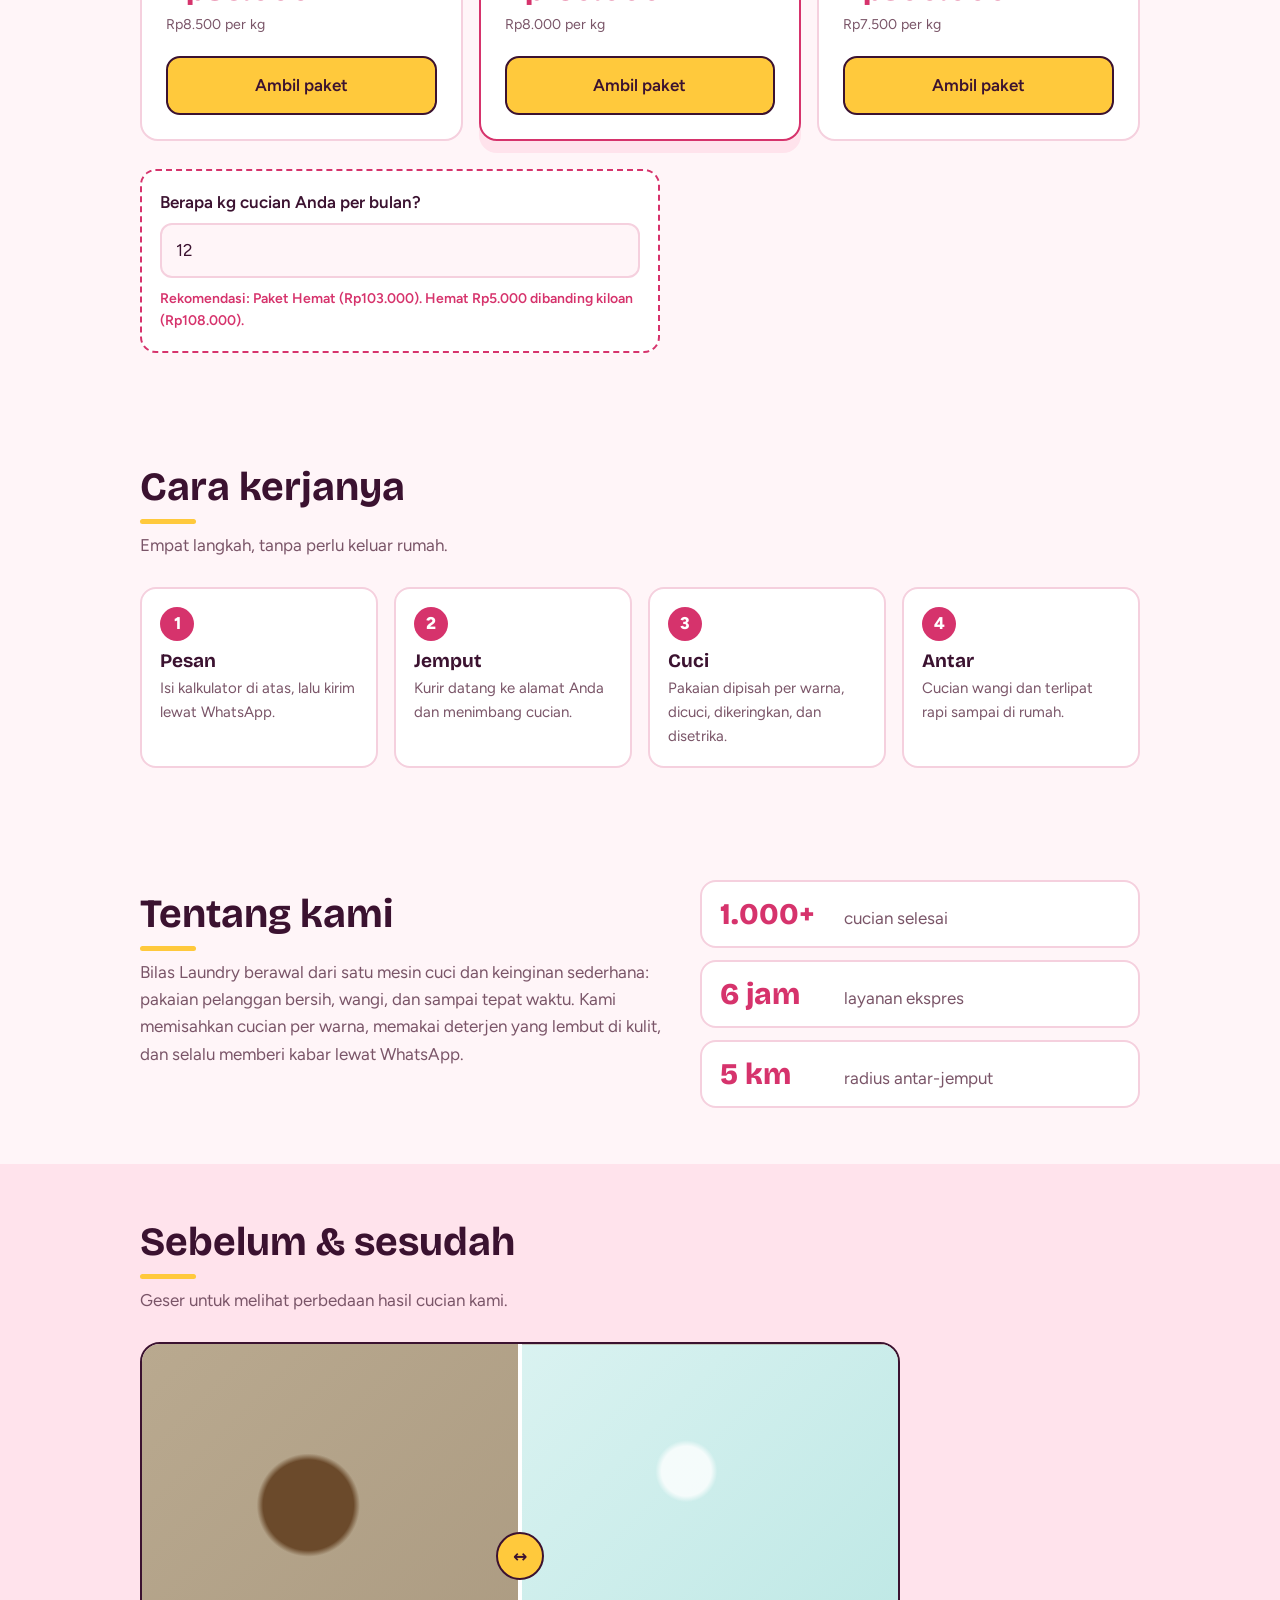
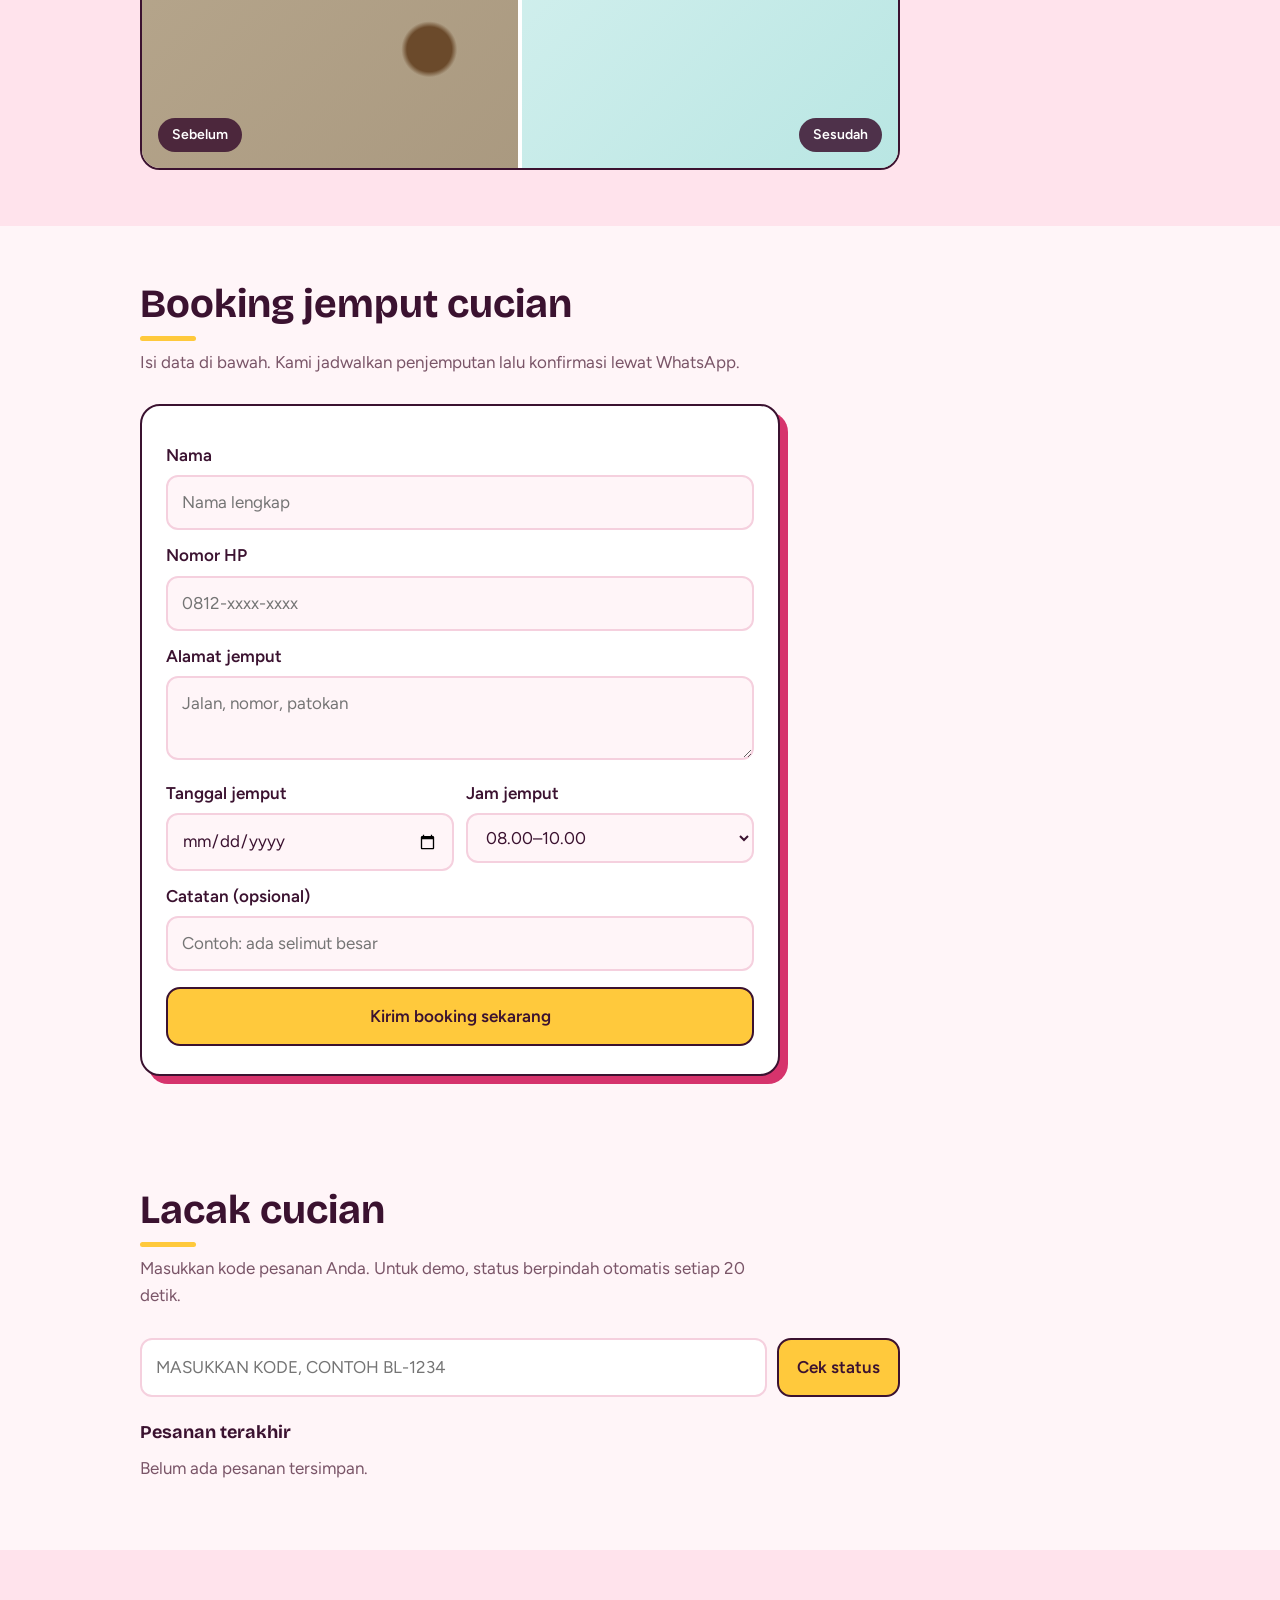
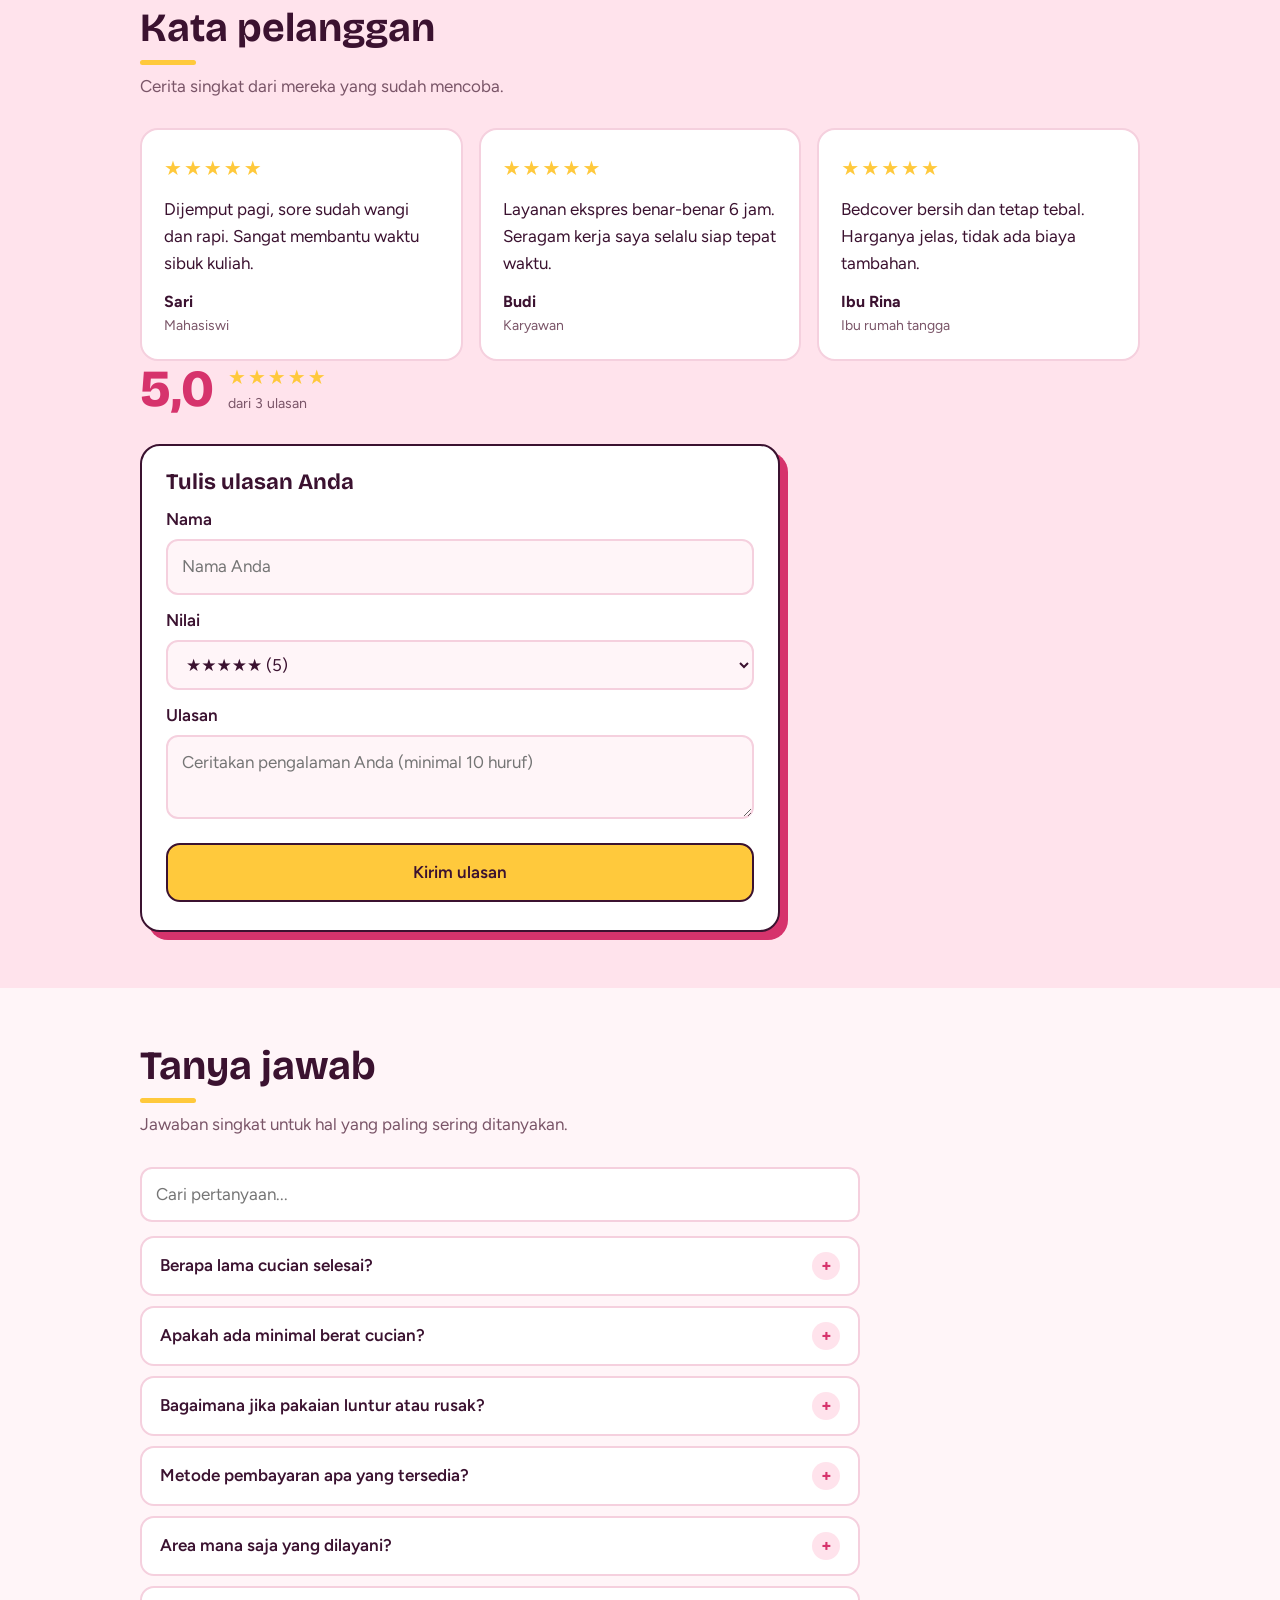
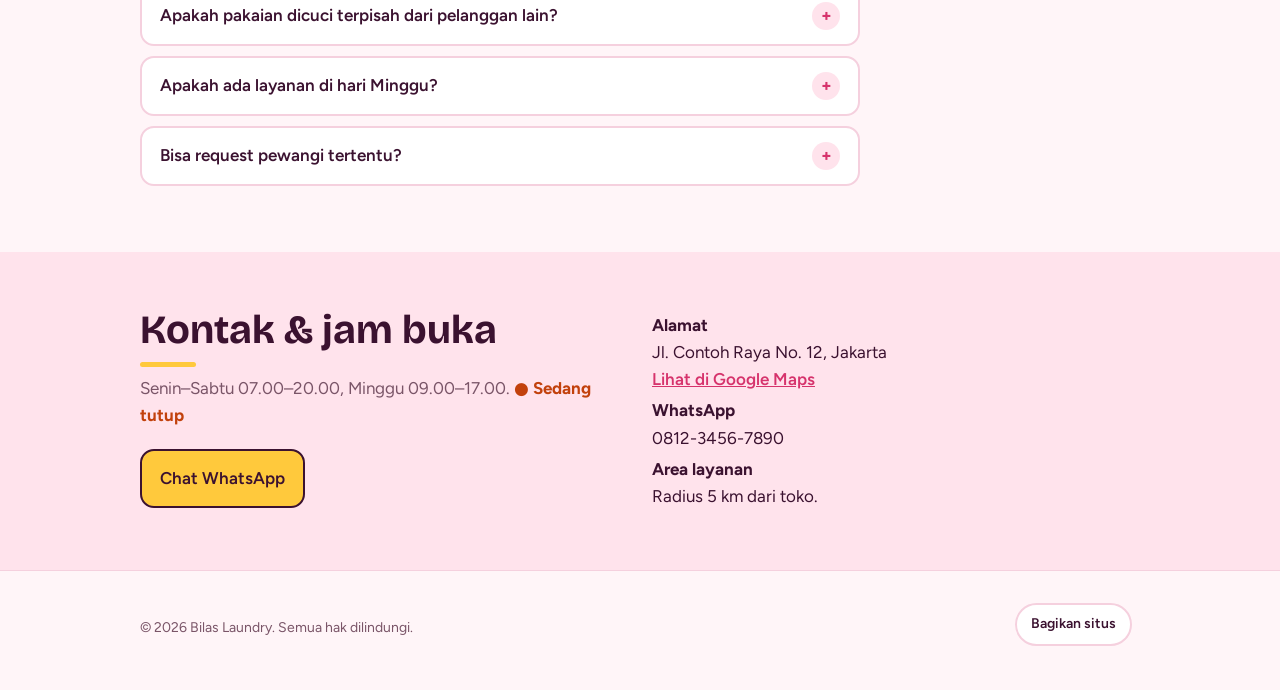
==== commit 15e5f5f4: "Tambah QRIS di FAQ metode pembayaran" ====
--- a/index.html
+++ b/index.html
@@ -78,7 +78,7 @@
 
 <section id="layanan"><div class="wrap">
   <h2>Layanan kami</h2>
-  <p class="sub">Pilih yang sesuai kebutuhan, semuanya dijemput dan diantar.</p>
+  <p class="sub">Pilih yang sesuai kebutuhan Anda. Semua layanan bisa dijemput dan diantar.</p>
   <div class="cards">
     <article class="card"><b>🧺</b><h3>Cuci Kiloan</h3><p>Cuci bersih dan wangi, siap dalam 2 hari.</p><span>Rp7.000/kg</span></article>
     <article class="card"><b>👔</b><h3>Cuci + Setrika</h3><p>Rapi dan terlipat, tinggal masuk lemari.</p><span>Rp9.000/kg</span></article>
@@ -180,7 +180,7 @@
   <h2>Lacak cucian</h2>
   <p class="sub">Masukkan kode pesanan Anda. Untuk demo, status berpindah otomatis setiap 20 detik.</p>
   <div class="lacak">
-    <div class="cari"><input id="kodeinput" placeholder="Contoh: BL-1234" aria-label="Kode pesanan" maxlength="8"><button class="btn" id="cari" type="button">Cek status</button></div>
+    <div class="cari"><input id="kodeinput" placeholder="Masukkan kode, contoh BL-1234" aria-label="Kode pesanan" maxlength="8"><button class="btn" id="cari" type="button">Cek status</button></div>
     <div id="hasil" aria-live="polite"></div>
     <h3>Pesanan terakhir</h3>
     <div id="riwayat"></div>
@@ -230,7 +230,7 @@
     </details>
     <details>
       <summary>Metode pembayaran apa yang tersedia?</summary>
-      <p>Tunai, transfer bank, dan dompet digital saat cucian diantar atau diambil.</p>
+      <p>Tunai, transfer bank, QRIS, dan dompet digital saat cucian diantar atau diambil.</p>
     </details>
     <details>
       <summary>Area mana saja yang dilayani?</summary>
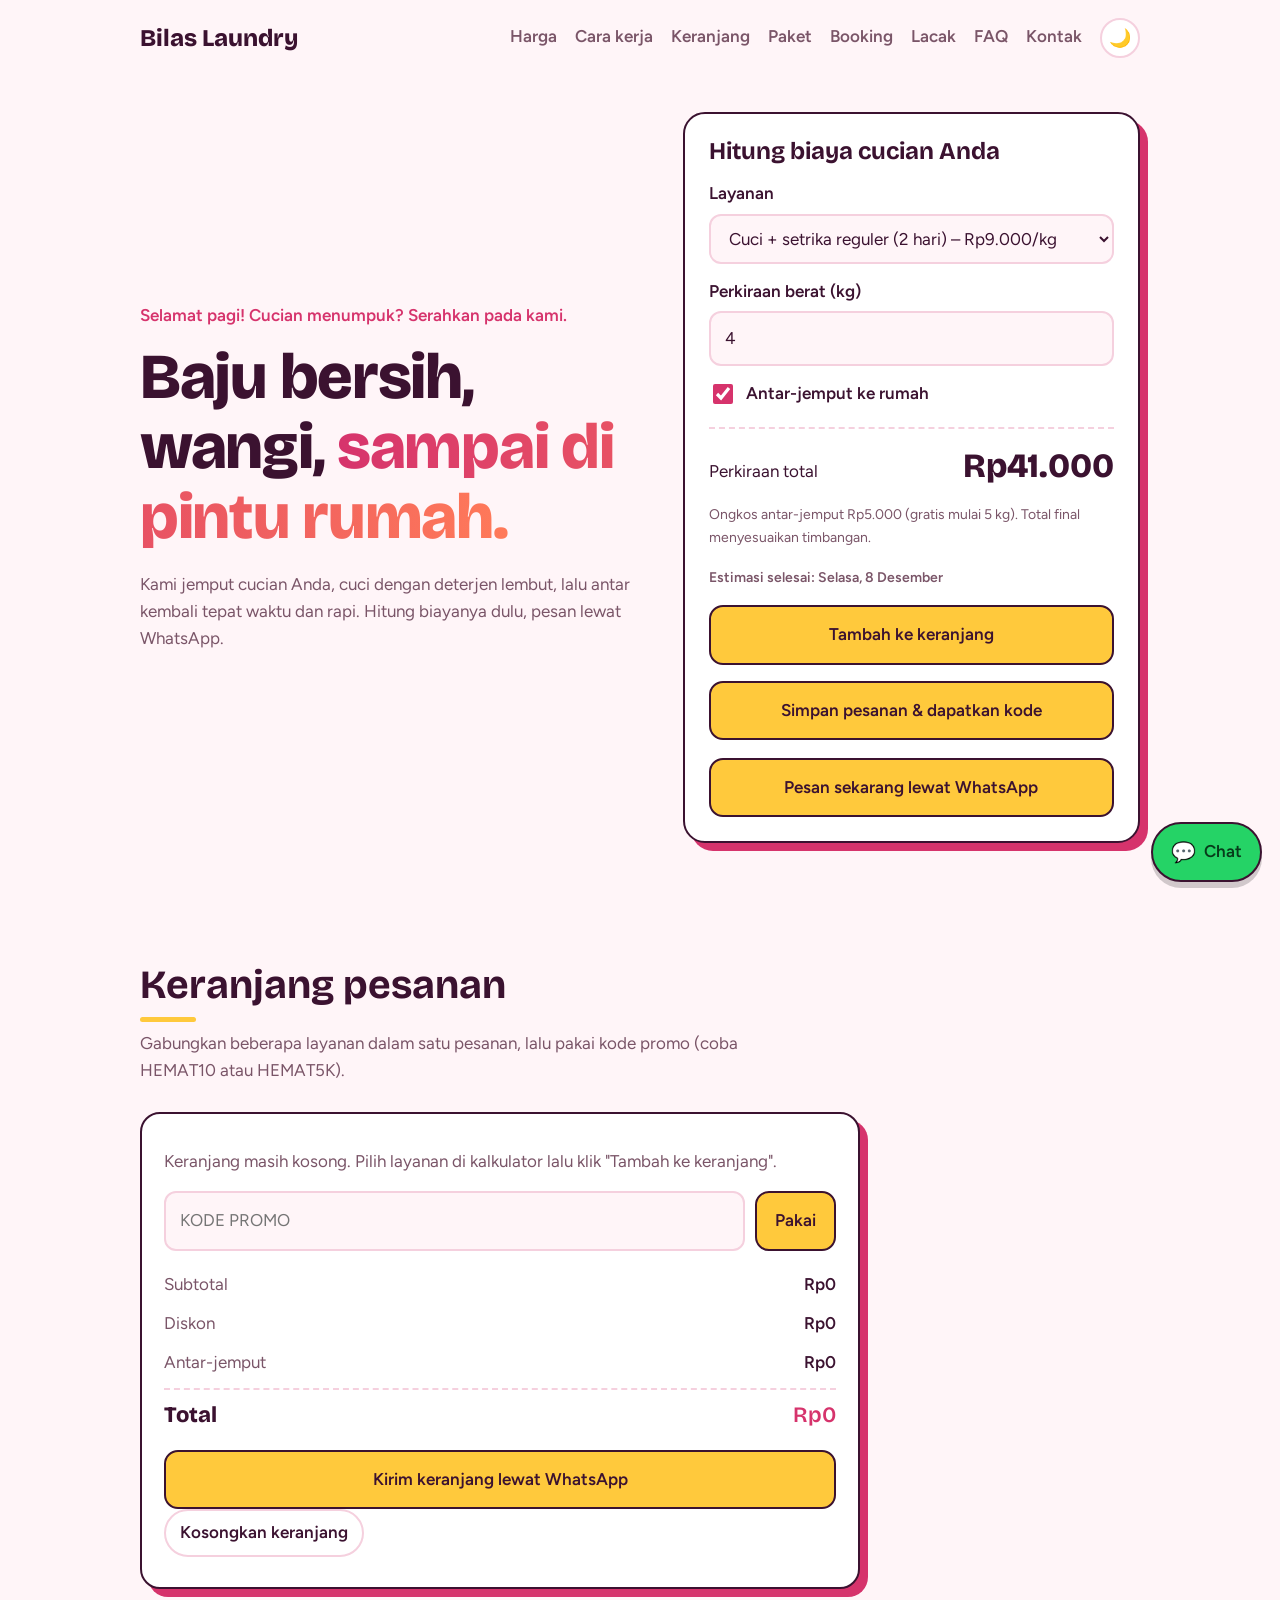
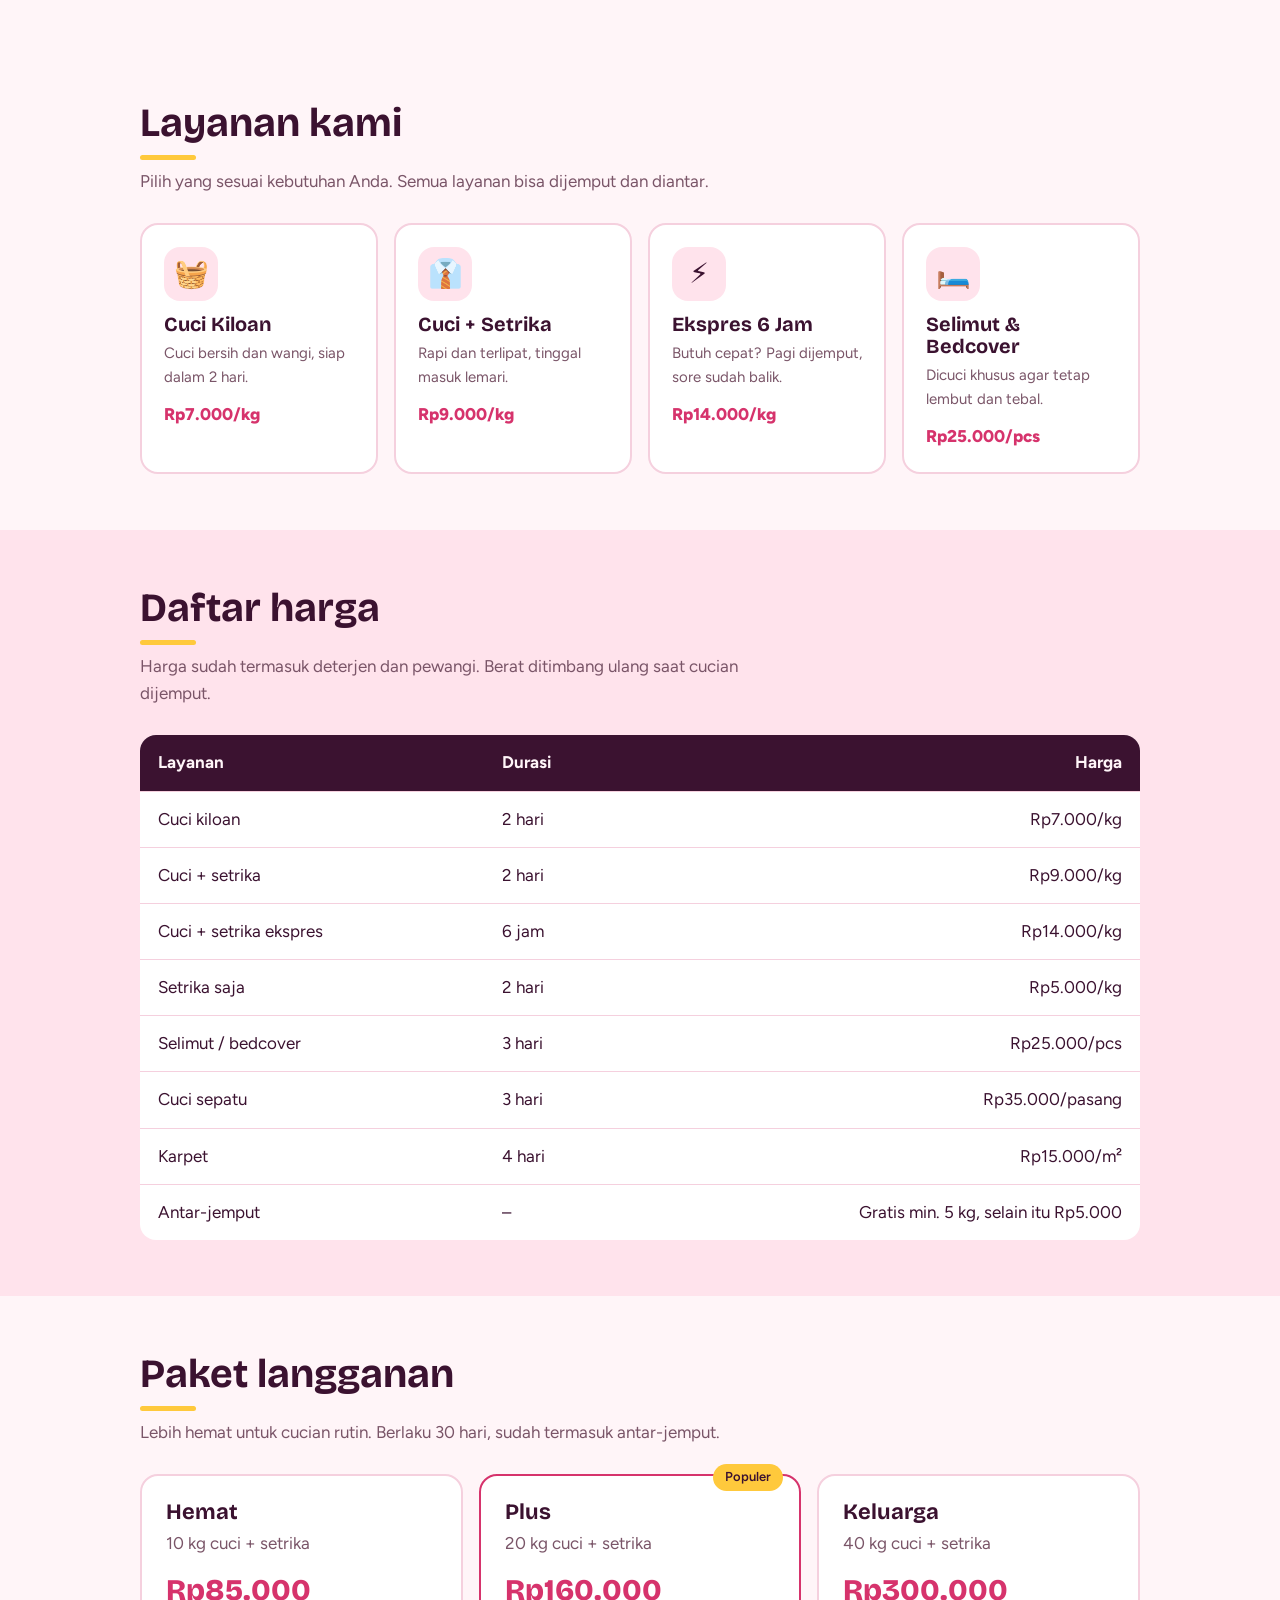
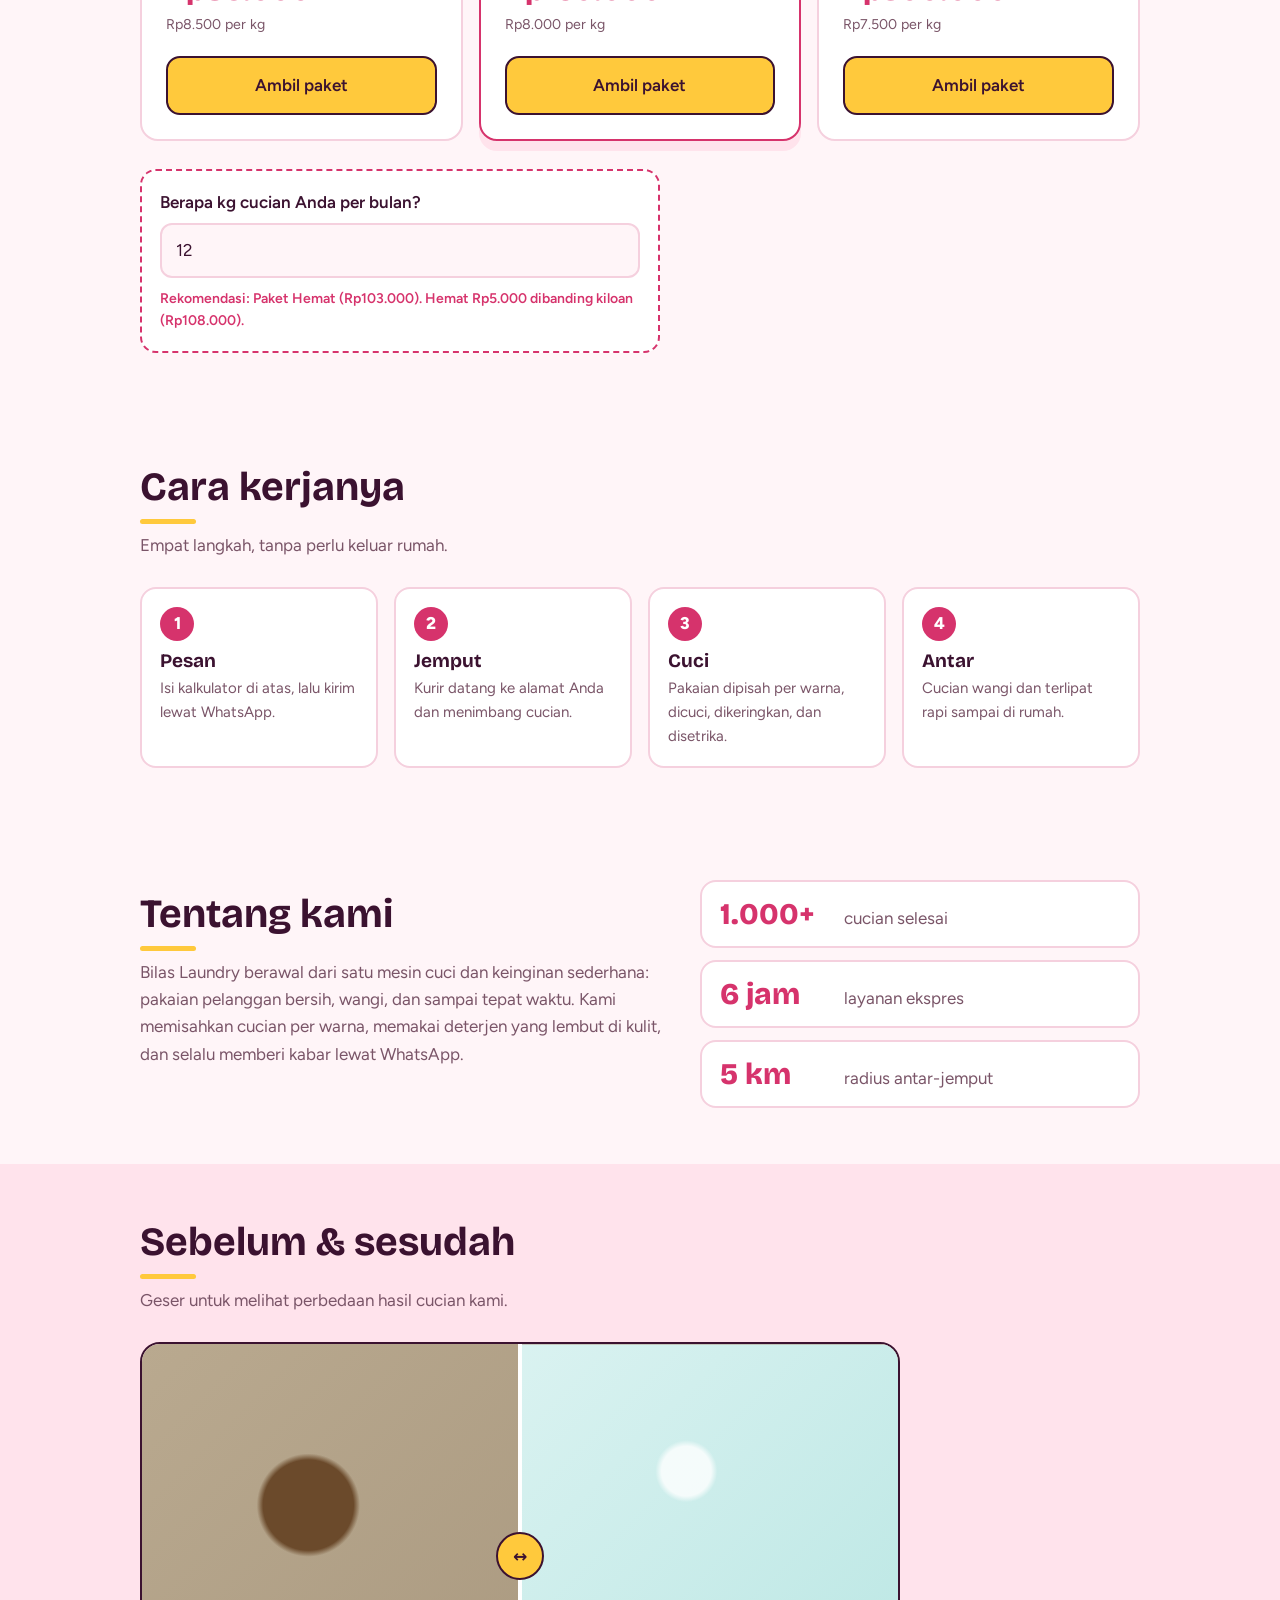
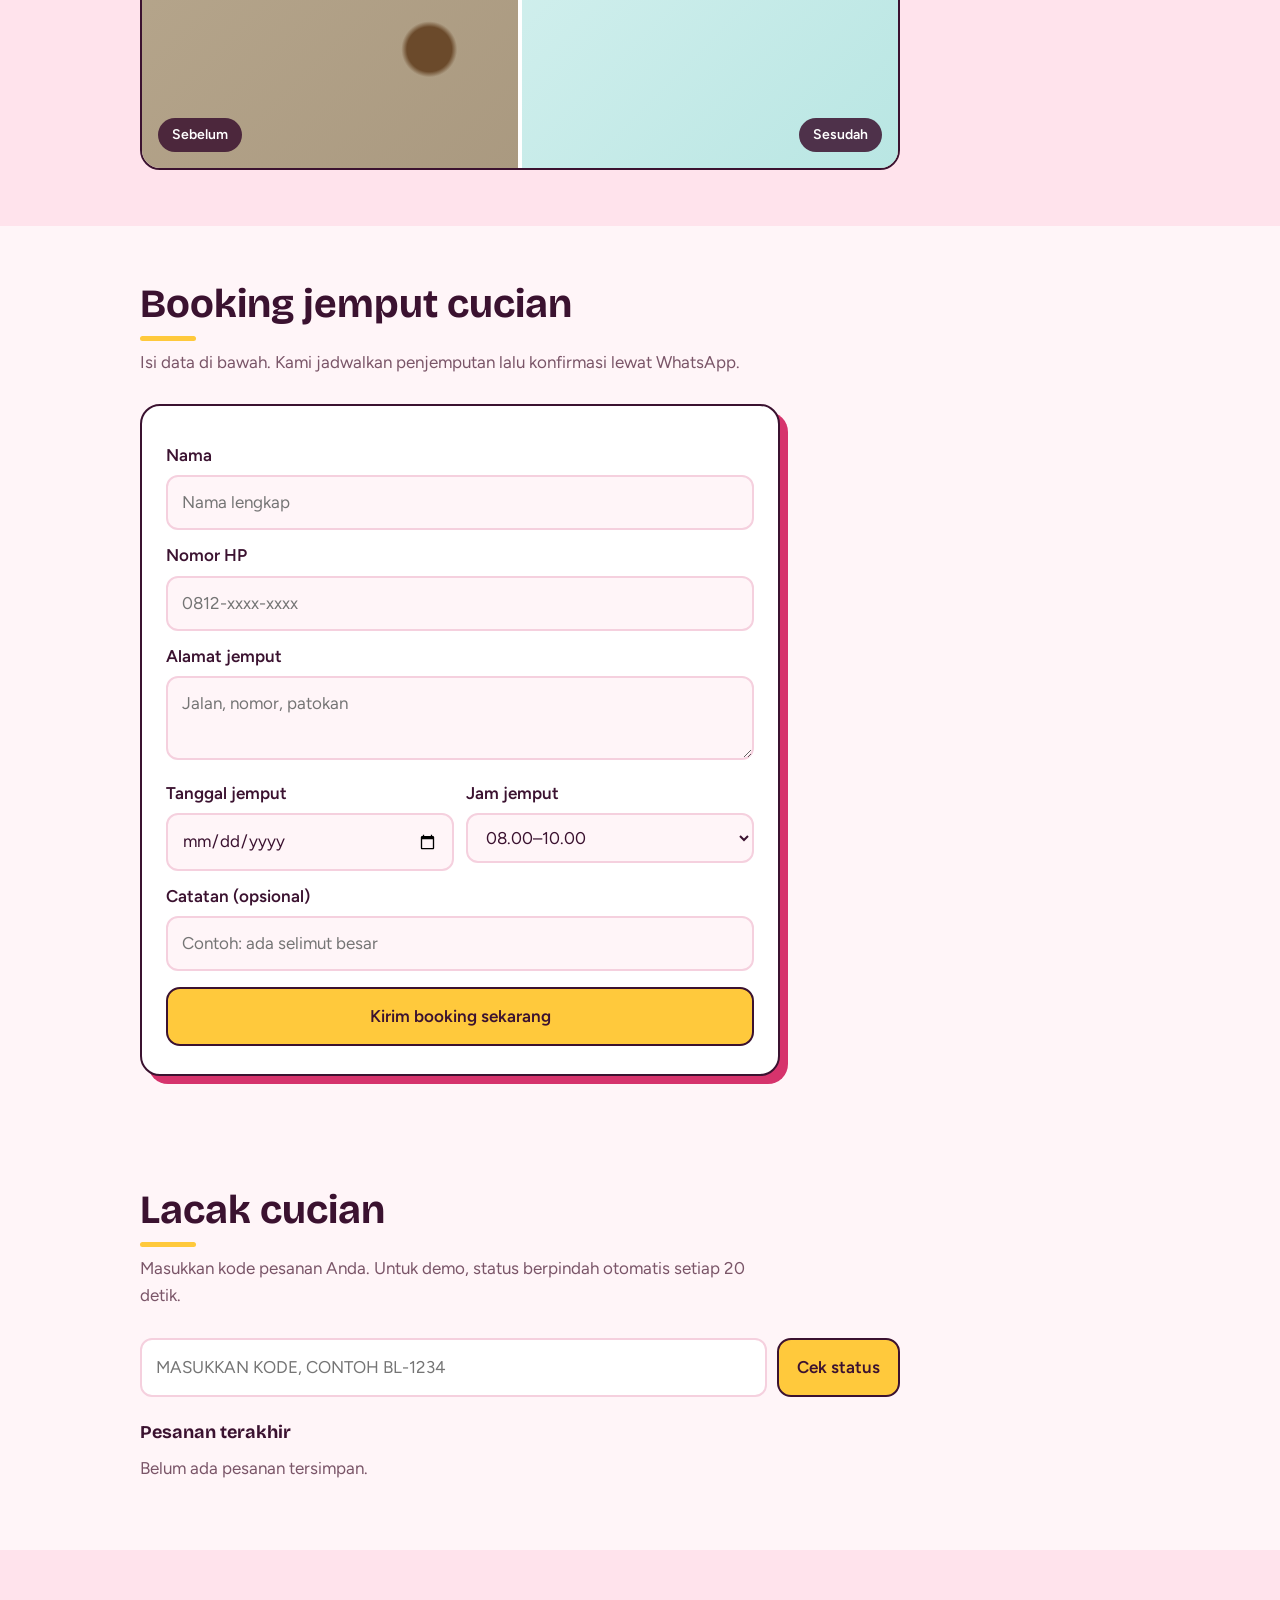
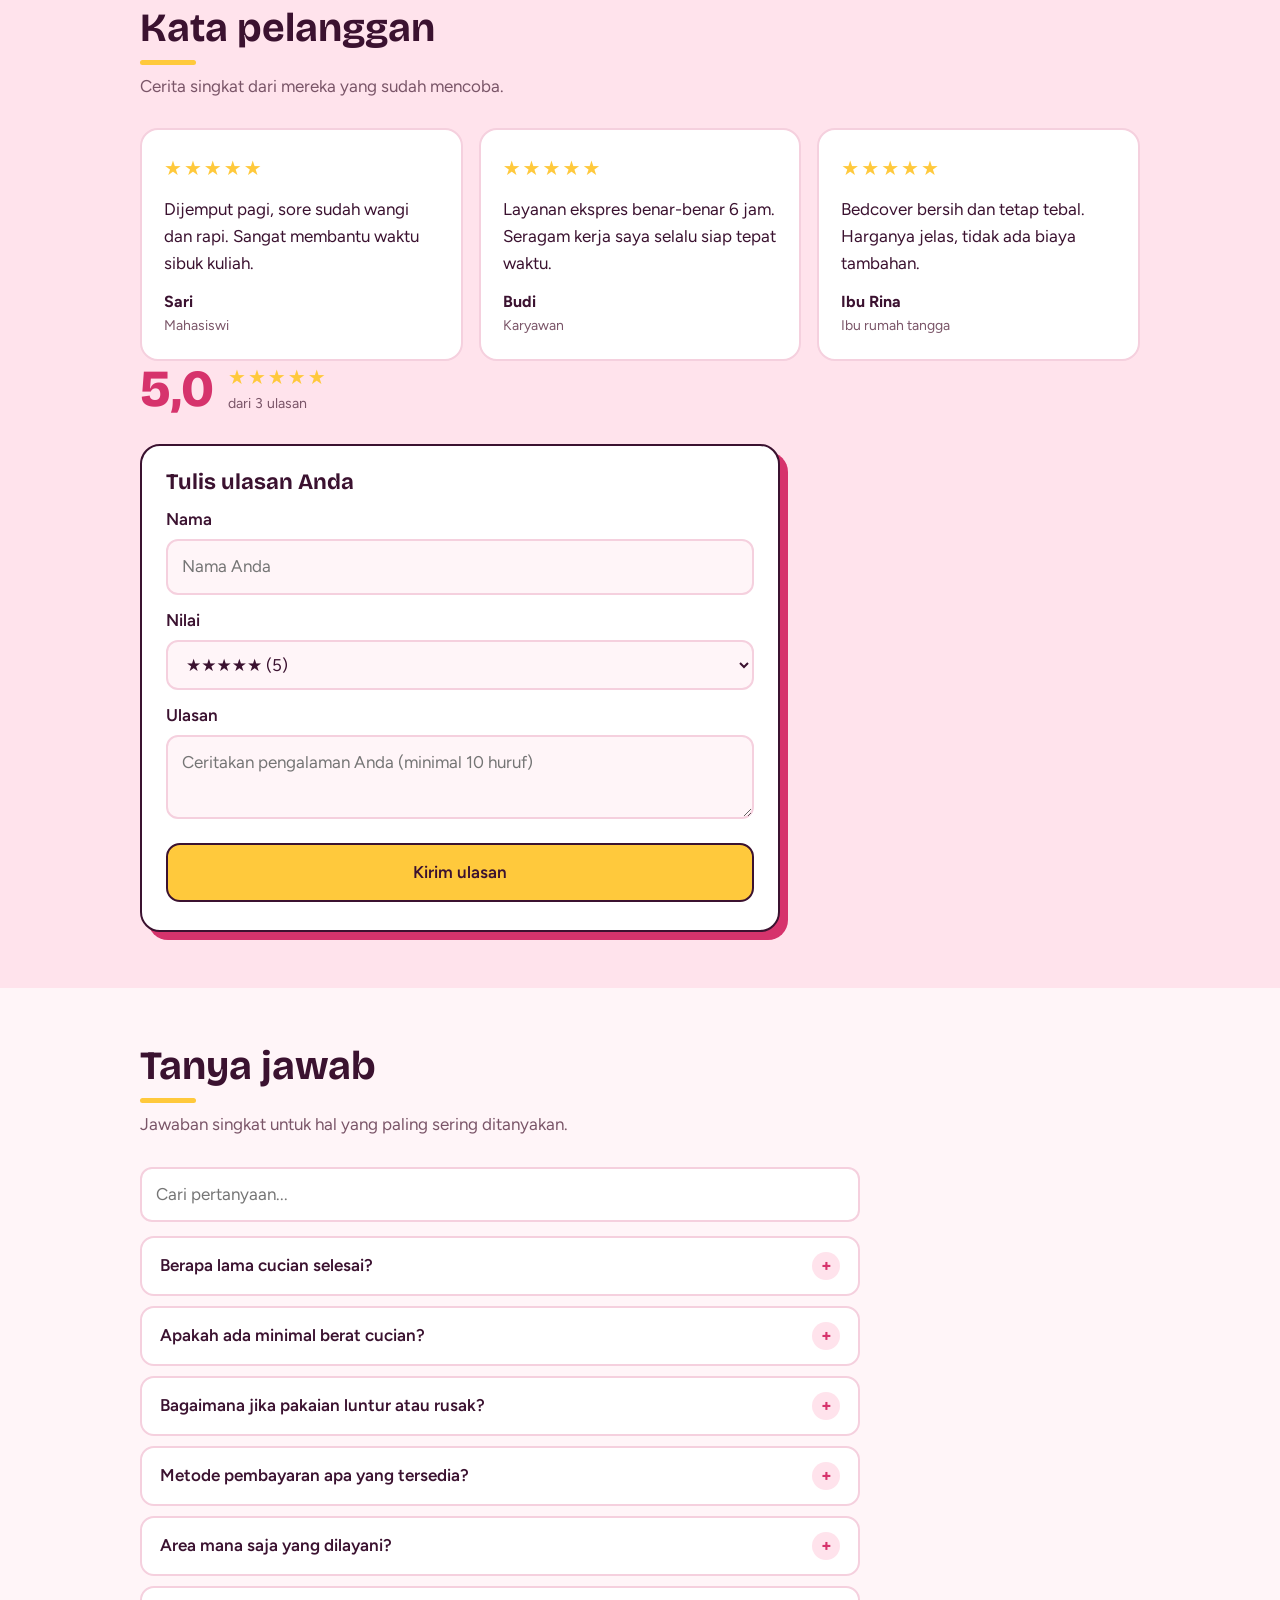
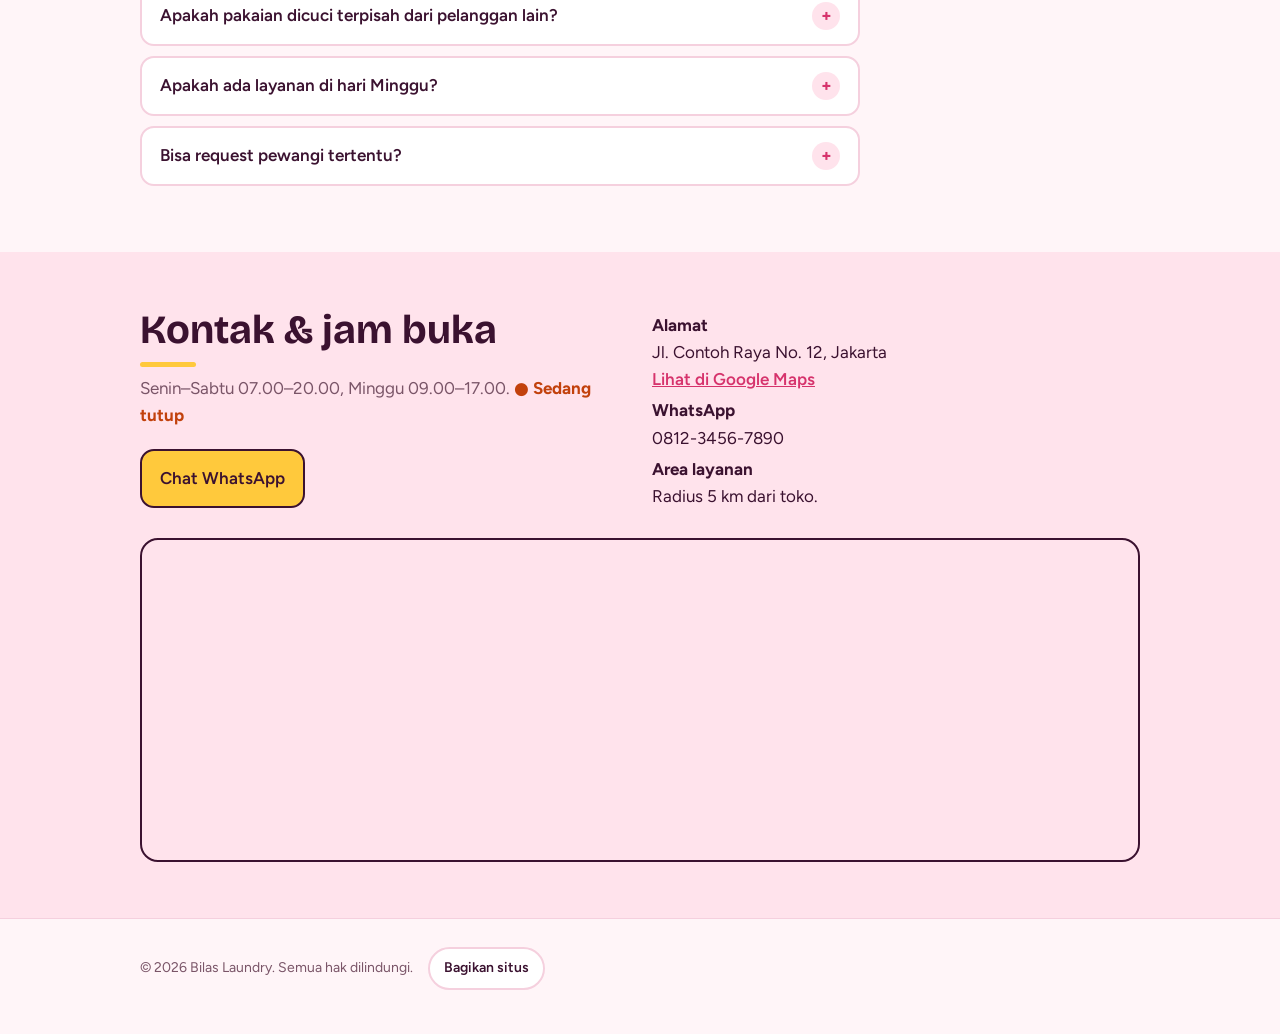
==== commit 8d185883: "Tambah peta Google Maps di bagian kontak" ====
--- a/index.html
+++ b/index.html
@@ -262,6 +262,9 @@
     <p><strong>WhatsApp</strong><br>0812-3456-7890</p>
     <p><strong>Area layanan</strong><br>Radius 5 km dari toko.</p>
   </div>
+  <div class="peta">
+    <iframe title="Lokasi Bilas Laundry di Google Maps" src="https://www.google.com/maps?q=Jl.+Contoh+Raya+No.+12,+Jakarta&output=embed" loading="lazy" referrerpolicy="no-referrer-when-downgrade" allowfullscreen></iframe>
+  </div>
 </div></section>
 
 <footer><div class="wrap">© 2026 Bilas Laundry. Semua hak dilindungi. <button id="bagikan" class="chip" type="button" style="margin-left:12px">Bagikan situs</button></div></footer>
--- a/style.css
+++ b/style.css
@@ -10,7 +10,7 @@
 :root[data-theme="dark"]{
   --bg:#2A1020;--surface:#3A1830;--ink:#FFEAF2;--muted:#D9A7BD;--line:#5A2A47;
   --teal:#FF7FA8;--teal-ink:#2A1020;--wash:#4A1F3A;}
-html{scroll-padding-top:calc(84px + env(safe-area-inset-top,0px));scroll-behavior:smooth}
+html{scroll-padding-top:env(safe-area-inset-top,0px);scroll-behavior:smooth}
 *{box-sizing:border-box}
 body{margin:0;background:var(--bg);color:var(--ink);font:400 17px/1.6 Figtree,system-ui,sans-serif}
 h1,h2,h3{font-family:"Bricolage Grotesque",Figtree,system-ui,sans-serif;line-height:1.1;margin:0}
@@ -67,7 +67,7 @@
 /* Hari 6: tampilan lebih menarik */
 body{background:radial-gradient(1100px 480px at 90% -10%,var(--wash),transparent 60%),var(--bg)}
 .hero{position:relative}
-.hero h1 span{background:linear-gradient(90deg,var(--teal),#FF8FB8);-webkit-background-clip:text;background-clip:text;color:transparent}
+.hero h1 span{background:linear-gradient(90deg,var(--teal),#FF7A59);-webkit-background-clip:text;background-clip:text;color:transparent}
 .bubbles{position:absolute;inset:0;overflow:hidden;pointer-events:none;z-index:-1}
 .bubbles i{position:absolute;bottom:-60px;border-radius:50%;border:2px solid var(--teal);opacity:.35;animation:naik 12s linear infinite}
 .bubbles i:nth-child(1){left:5%;width:26px;height:26px}
@@ -223,30 +223,7 @@
 /* Pertanyaan FAQ berubah warna saat disentuh */
 .faq summary:hover{color:var(--teal)}
 
-/* Penyempurnaan tampilan beranda */
-.site-header{position:sticky;top:0;z-index:40;padding:0;background:var(--bg);background:color-mix(in srgb,var(--bg) 90%,transparent);backdrop-filter:blur(14px);-webkit-backdrop-filter:blur(14px);border-bottom:1px solid var(--line)}
-.site-header .header-inner{display:flex;justify-content:space-between;align-items:center;gap:16px;padding-top:14px;padding-bottom:14px}
-.site-header .logo{font-size:22px;white-space:nowrap}
-.site-header nav{display:flex;align-items:center;flex-wrap:wrap;gap:2px 18px;margin-left:auto}
-.site-header nav a{margin-left:0}
-.site-header .tema{margin-left:2px;flex:none}
-.eyebrow{display:inline-flex;align-items:center;gap:8px;margin:0 0 16px;padding:6px 14px;border-radius:999px;background:var(--wash);color:var(--teal);font-size:13px;font-weight:800;letter-spacing:.03em;text-transform:uppercase}
-.trust{list-style:none;margin:18px 0 0;padding:0;display:flex;flex-wrap:wrap;gap:8px 18px;color:var(--muted);font-size:14px;font-weight:600}
-.trust li{display:flex;align-items:center;gap:8px}
-.trust li::before{content:"\2713";display:grid;place-items:center;flex:none;width:20px;height:20px;border-radius:50%;background:var(--teal);color:var(--teal-ink);font-size:12px;font-weight:800}
-.hero-cta{display:flex;flex-wrap:wrap;gap:10px;margin-top:24px}
-.hero-cta .btn{width:auto;margin:0;padding:11px 18px;font-size:15px}
-.hero-cta .outline{background:var(--surface);color:var(--ink);border-color:var(--line)}
-.hero-cta .outline:hover{background:var(--wash);color:var(--teal);border-color:var(--teal)}
-table thead th{background:var(--teal);color:var(--teal-ink);font-size:14px;letter-spacing:.02em}
-table tbody tr:hover td{background:var(--wash)}
-table tbody td:first-child{font-weight:600}
-.card b{background:linear-gradient(135deg,var(--wash),var(--surface));border:1px solid var(--line);transition:background .2s,color .2s}
-.card:hover b{background:var(--teal);color:var(--teal-ink);border-color:var(--teal)}
-.pk.pop{border-color:var(--teal);box-shadow:0 12px 0 var(--wash)}
-.testi figure{transition:transform .2s,border-color .2s,box-shadow .2s}
-.testi figure:hover{transform:translateY(-4px);border-color:var(--teal);box-shadow:0 8px 0 var(--wash)}
-footer{padding:32px 0 36px}
-footer .wrap{display:flex;align-items:center;justify-content:space-between;gap:14px;flex-wrap:wrap}
-@media (max-width:640px){footer .wrap{justify-content:center;text-align:center}}
-@media (prefers-reduced-motion:reduce){.testi figure{transition:none}.testi figure:hover{transform:none}}+/* Peta lokasi */
+.peta{grid-column:1/-1;border-radius:18px;overflow:hidden;border:2px solid var(--ink)}
+.peta iframe{display:block;width:100%;height:320px;border:0}
+@media (max-width:480px){.peta iframe{height:260px}}
